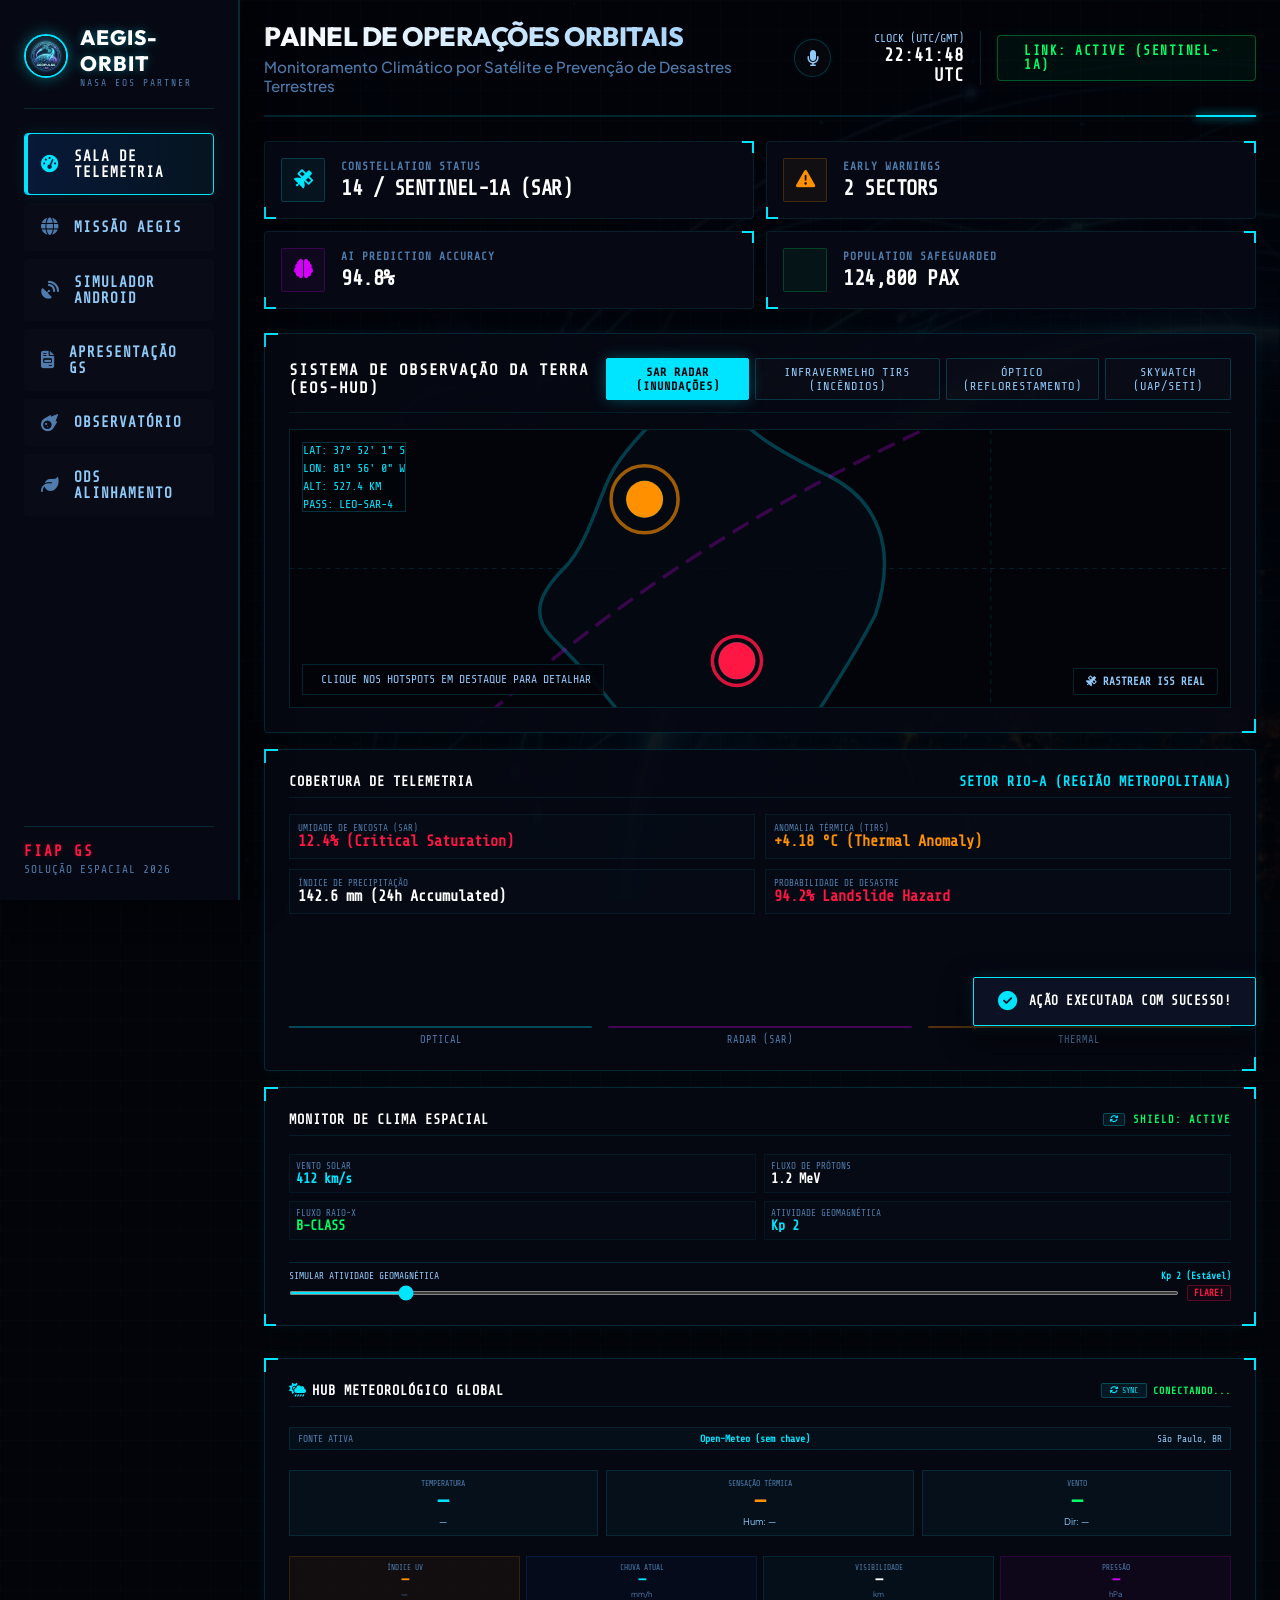
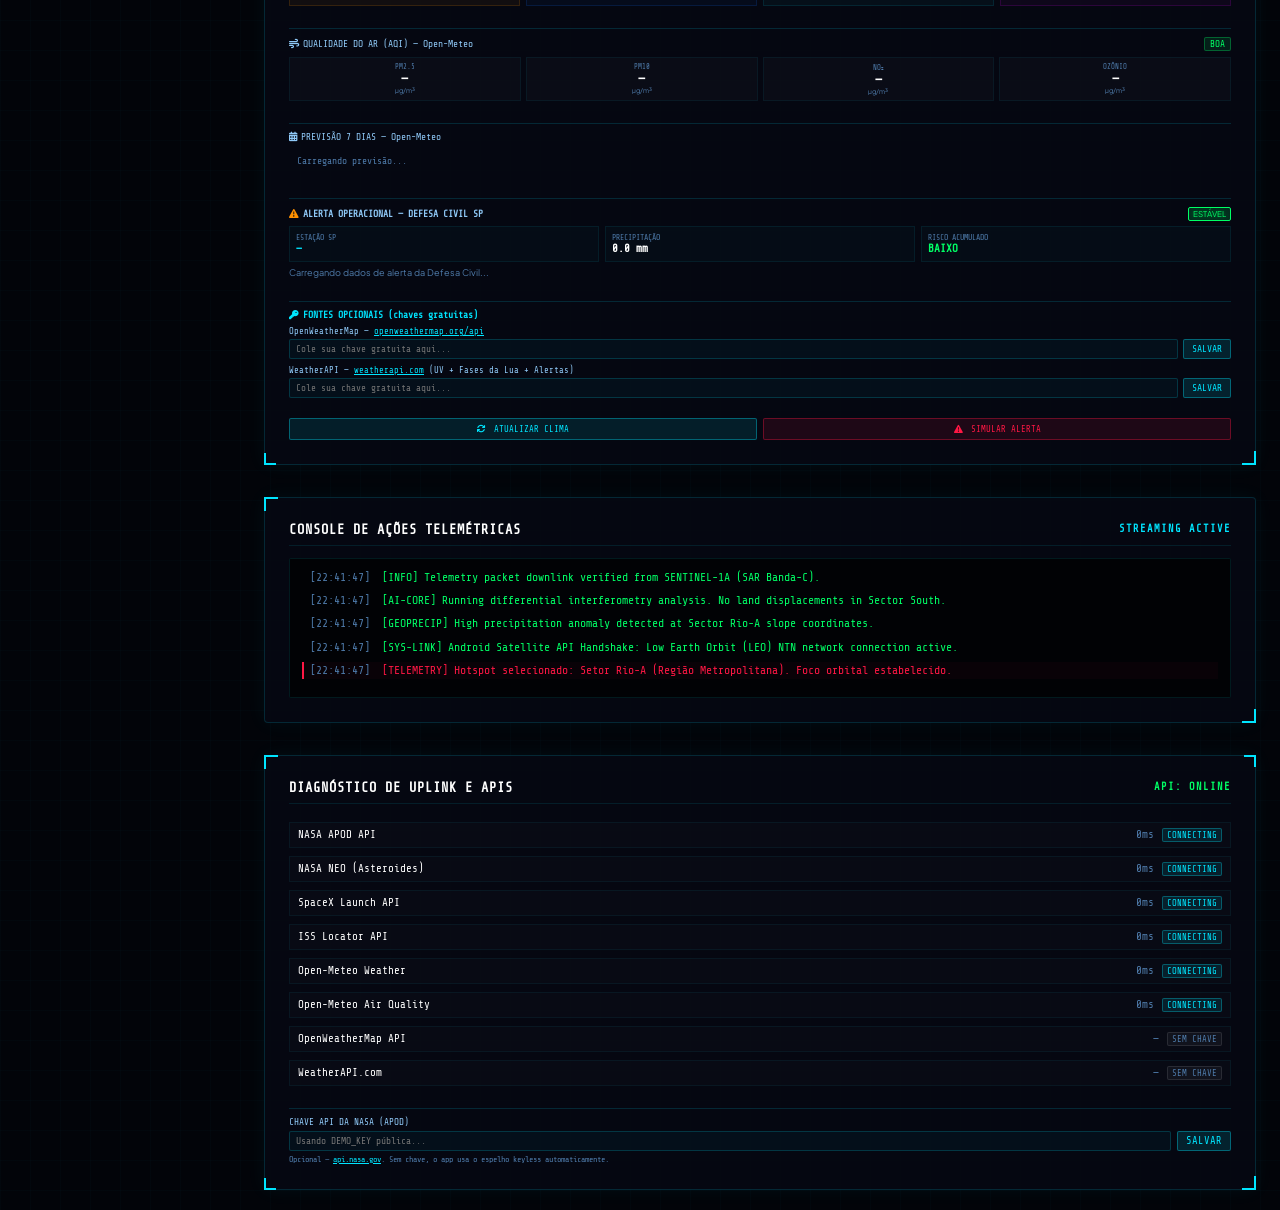
==== index.html @ 9bcca42d "🚀 feat: AEGIS-ORBIT — Plataforma Aeroespacial Completa (FIAP GS 2026) Sistema integrado de monitoram" ====
<!DOCTYPE html>
<html lang="pt-BR">
<head>
    <meta charset="UTF-8">
    <meta name="viewport" content="width=device-width, initial-scale=1.0">
    <title>Aegis-Orbit — Inteligência Climática Orbital | FIAP GS 2026</title>
    <!-- FontAwesome for icons -->
    <link rel="stylesheet" href="https://cdnjs.cloudflare.com/ajax/libs/font-awesome/6.4.0/css/all.min.css">
    <!-- Custom CSS -->
    <link rel="stylesheet" href="css/style.css">
    <meta name="description" content="Aegis-Orbit - Aplicativo Android nativo de inteligência climática e monitoramento aeroespacial de anomalias (UAPs/SETI). Trabalho acadêmico FIAP Global Solution.">
</head>
<body>
    <div class="bg-overlay"></div>

    <!-- NASA Control Panel Sidebar -->
    <aside class="sidebar">
        <div class="sidebar-top">
            <div class="logo-container">
                <img src="assets/logo.png" alt="Aegis-Orbit Logo" class="logo-img">
                <div>
                    <span class="logo-text">AEGIS-ORBIT</span>
                    <span class="logo-subtext">NASA EOS PARTNER</span>
                </div>
            </div>
            <nav class="nav-menu">
                <li class="nav-item">
                    <a href="#" class="nav-link active" id="nav-dashboard" onclick="switchSection('dashboard')">
                        <i class="fa-solid fa-gauge-high"></i>
                        <span>Sala de Telemetria</span>
                    </a>
                </li>
                <li class="nav-item">
                    <a href="#" class="nav-link" id="nav-purpose" onclick="switchSection('purpose')">
                        <i class="fa-solid fa-globe"></i>
                        <span>Missão Aegis</span>
                    </a>
                </li>
                <li class="nav-item">
                    <a href="#" class="nav-link" id="nav-simulator" onclick="switchSection('simulator')">
                        <i class="fa-solid fa-satellite-dish"></i>
                        <span>Simulador Android</span>
                    </a>
                </li>
                <li class="nav-item">
                    <a href="#" class="nav-link" id="nav-presentation" onclick="switchSection('presentation')">
                        <i class="fa-solid fa-file-invoice"></i>
                        <span>Apresentação GS</span>
                    </a>
                </li>
                <li class="nav-item">
                    <a href="#" class="nav-link" id="nav-observatory" onclick="switchSection('observatory')">
                        <i class="fa-solid fa-meteor"></i>
                        <span>Observatório</span>
                    </a>
                </li>
                <li class="nav-item">
                    <a href="#" class="nav-link" id="nav-sdg" onclick="switchSection('sdg')">
                        <i class="fa-solid fa-leaf"></i>
                        <span>ODS Alinhamento</span>
                    </a>
                </li>
            </nav>
        </div>
        <div class="sidebar-footer">
            <div class="fiap-logo">FIAP GS</div>
            <div class="project-tag">SOLUÇÃO ESPACIAL 2026</div>
        </div>
    </aside>

    <!-- Main Content Area -->
    <main class="main-content">
        
        <!-- NASA Mission Clock Header -->
        <header class="page-header">
            <div class="header-title">
                <h1 id="page-title-text">Painel de Operações Orbitais</h1>
                <p id="page-subtitle-text">Monitoramento Climático por Satélite e Prevenção de Desastres Terrestres</p>
            </div>
            
            <div style="display: flex; gap: 16px; align-items: center;">
                <!-- Voice Uplink Mic Button -->
                <button id="btn-voice-uplink" onclick="toggleVoiceUplink()" class="btn-voice-mic" title="Ativar Comando de Voz">
                    <i class="fa-solid fa-microphone"></i>
                    <span class="mic-wave"></span>
                </button>
                <!-- Mission Time UTC -->
                <div style="font-family: var(--font-mono); font-size: 0.75rem; text-align: right; border-right: 1px solid var(--glass-border); padding-right: 16px; color: var(--color-text-secondary);">
                    <div>CLOCK (UTC/GMT)</div>
                    <div id="mission-clock" style="font-size: 1.1rem; font-weight: 700; color: white;">14:52:22</div>
                </div>
                <div class="header-badge">
                    <div class="pulse-dot"></div>
                    <span id="sat-status">LINK: ACTIVE (SENTINEL-1A)</span>
                </div>
            </div>
        </header>

        <!-- Section 1: Dashboard -->
        <section id="section-dashboard" class="dashboard-view">
            <!-- Widgets Row -->
            <div class="widgets-row">
                <div class="widget-card">
                    <div class="hud-corner-tr"></div>
                    <div class="hud-corner-bl"></div>
                    <div class="widget-icon cyan">
                        <i class="fa-solid fa-satellite"></i>
                    </div>
                    <div class="widget-details">
                        <h4>CONSTELLATION STATUS</h4>
                        <div class="widget-value" id="val-sat-active">14 / SENTINEL-1</div>
                    </div>
                </div>
                <div class="widget-card">
                    <div class="hud-corner-tr"></div>
                    <div class="hud-corner-bl"></div>
                    <div class="widget-icon orange">
                        <i class="fa-solid fa-triangle-exclamation"></i>
                    </div>
                    <div class="widget-details">
                        <h4>EARLY WARNINGS</h4>
                        <div class="widget-value" id="val-critical-alerts">2 SECTORS</div>
                    </div>
                </div>
                <div class="widget-card">
                    <div class="hud-corner-tr"></div>
                    <div class="hud-corner-bl"></div>
                    <div class="widget-icon violet">
                        <i class="fa-solid fa-brain"></i>
                    </div>
                    <div class="widget-details">
                        <h4>AI PREDICTION ACCURACY</h4>
                        <div class="widget-value">94.8%</div>
                    </div>
                </div>
                <div class="widget-card">
                    <div class="hud-corner-tr"></div>
                    <div class="hud-corner-bl"></div>
                    <div class="widget-icon emerald">
                        <i class="fa-solid fa-house-shield"></i>
                    </div>
                    <div class="widget-details">
                        <h4>POPULATION SAFEGUARDED</h4>
                        <div class="widget-value">124,800 PAX</div>
                    </div>
                </div>
            </div>

            <!-- Main Dashboard Grid -->
            <div class="dashboard-grid" style="margin-top: 24px;">
                <!-- Left: Satellite Ops Map -->
                <div class="hud-panel ops-center">
                    <div class="ops-header">
                        <h3 class="ops-title">SISTEMA DE OBSERVAÇÃO DA TERRA (EOS-HUD)</h3>
                        <div class="ops-controls">
                            <button class="btn-tab active" id="btn-map-sar" onclick="changeMapMode('sar')">SAR Radar (Inundações)</button>
                            <button class="btn-tab" id="btn-map-thermal" onclick="changeMapMode('thermal')">Infravermelho TIRS (Incêndios)</button>
                            <button class="btn-tab" id="btn-map-optical" onclick="changeMapMode('optical')">Óptico (Reflorestamento)</button>
                            <button class="btn-tab" id="btn-map-skywatch" onclick="changeMapMode('skywatch')">SkyWatch (UAP/SETI)</button>
                        </div>
                    </div>
                    <div class="map-container">
                        <!-- Dynamic Lat/Long Overlay -->
                        <div class="map-hud-overlay">
                            <div id="hud-lat">LAT: 22° 54' 13" S</div>
                            <div id="hud-lon">LON: 43° 12' 35" W</div>
                            <div id="hud-alt">ALT: 524.3 KM</div>
                            <div id="hud-pass">PASS: LEO-SAR-4</div>
                            <div id="hud-iss-status" style="display: none; color: var(--color-orange); font-size: 0.65rem; border-top: 1px solid rgba(255,145,0,0.2); margin-top: 4px; padding-top: 4px; font-weight: 700;">
                                <i class="fa-solid fa-satellite-dish" style="animation: pulse 1s infinite alternate;"></i> ISS OUT OF RANGE
                            </div>
                        </div>

                        <!-- SVG Earth Map Mockup -->
                        <svg class="map-svg" viewBox="0 0 800 400" id="ops-map">
                            <!-- Background grids -->
                            <defs>
                                <pattern id="map-grid" width="40" height="40" patternUnits="userSpaceOnUse">
                                    <path d="M 40 0 L 0 0 0 40" fill="none" stroke="rgba(0, 229, 255, 0.05)" stroke-width="0.5"/>
                                </pattern>
                            </defs>
                            <rect width="100%" height="100%" fill="url(#map-grid)" />
                            
                            <!-- Equator and Prime Meridian -->
                            <line x1="0" y1="200" x2="800" y2="200" stroke="rgba(0,229,255,0.12)" stroke-dasharray="2" />
                            <line x1="400" y1="0" x2="400" y2="400" stroke="rgba(0,229,255,0.12)" stroke-dasharray="2" />
                            
                            <!-- South America outlines -->
                            <path id="map-continents" d="M 280,120 C 290,140 310,150 330,160 C 350,170 360,190 350,220 C 340,240 320,270 300,300 C 290,315 285,340 280,360 C 275,370 270,370 270,360 C 265,330 255,300 250,280 C 240,260 220,240 210,230 C 200,220 205,210 215,200 C 225,190 230,170 235,160 C 240,150 250,140 260,130 Z" fill="rgba(6, 9, 19, 0.8)" stroke="rgba(0, 229, 255, 0.25)" stroke-width="1.5" />
                            
                            <!-- Orbit Trajectories (Curves) -->
                            <path id="orbit-path" d="M 100,350 Q 300,100 700,50" fill="none" stroke="rgba(213, 0, 249, 0.25)" stroke-width="1.5" stroke-dasharray="8,4" />
                            
                            <!-- Scanning Satellite -->
                            <g id="satellite-node" transform="translate(100,350)">
                                <circle r="6" fill="var(--color-cyan)" />
                                <circle r="18" fill="none" stroke="var(--color-cyan)" stroke-dasharray="4" stroke-width="1" opacity="0.7">
                                    <animate attributeName="r" values="6;24;6" dur="3s" repeatCount="indefinite" />
                                </circle>
                                <path d="M -12,-8 L 12,8 M -8,12 L 8,-12" stroke="var(--color-cyan)" stroke-width="1.5" />
                                <!-- Scan cone -->
                                <polygon points="0,0 -40,120 40,120" fill="rgba(0, 229, 255, 0.08)" id="scan-cone" />
                            </g>
                            
                            <!-- Alerts Hotspots (interactive pins) -->
                            <!-- Hotspot 1: Rio de Janeiro / Flood Alert -->
                            <g class="alert-hotspot" id="hotspot-rio" transform="translate(290, 240)" onclick="selectHotspot('rio')" cursor="pointer">
                                <circle r="8" fill="var(--color-red)" />
                                <circle r="22" fill="none" stroke="var(--color-red)" stroke-width="1.5">
                                    <animate attributeName="r" values="8;25;8" dur="1.5s" repeatCount="indefinite" />
                                    <animate attributeName="opacity" values="1;0;1" dur="1.5s" repeatCount="indefinite" />
                                </circle>
                                <title>SETOR RIO-A: Risco Hidrológico Crítico</title>
                            </g>

                            <!-- Hotspot 2: Amazônia / Deforestation Burn -->
                            <g class="alert-hotspot" id="hotspot-amazon" transform="translate(250, 170)" onclick="selectHotspot('amazon')" cursor="pointer">
                                <circle r="8" fill="var(--color-orange)" />
                                <circle r="22" fill="none" stroke="var(--color-orange)" stroke-width="1.5">
                                    <animate attributeName="r" values="8;25;8" dur="2s" repeatCount="indefinite" />
                                    <animate attributeName="opacity" values="1;0;1" dur="2s" repeatCount="indefinite" />
                                </circle>
                                <title>SETOR NORTE-B: Alerta Térmico Landsat-9</title>
                            </g>

                            <!-- Target Crosshair -->
                            <g id="map-target-crosshair" style="display: none;">
                                <line id="crosshair-x" x1="0" y1="0" x2="800" y2="0" stroke="rgba(0, 229, 255, 0.35)" stroke-width="0.5" stroke-dasharray="2" />
                                <line id="crosshair-y" x1="0" y1="0" x2="0" y2="400" stroke="rgba(0, 229, 255, 0.35)" stroke-width="0.5" stroke-dasharray="2" />
                                <circle id="crosshair-ring1" cx="0" cy="0" r="14" fill="none" stroke="var(--color-cyan)" stroke-width="0.8" />
                                <circle id="crosshair-ring2" cx="0" cy="0" r="6" fill="none" stroke="var(--color-cyan)" stroke-width="1.2" />
                                <circle id="crosshair-dot" cx="0" cy="0" r="1.5" fill="var(--color-cyan)" />
                            </g>

                            <!-- Invisible Click Overlay to capture map clicks -->
                            <rect width="100%" height="100%" fill="transparent" id="map-click-overlay" style="cursor: crosshair;" />
                        </svg>
                        
                        <div style="position: absolute; bottom: 12px; left: 12px; font-family: var(--font-mono); font-size: 0.72rem; color: var(--color-text-secondary); background: rgba(2,4,9,0.9); padding: 8px 12px; border: 1px solid var(--glass-border); pointer-events: none;">
                            <i class="fa-solid fa-radar" style="color: var(--color-cyan); margin-right: 6px; animation: spin 4s linear infinite;"></i>CLIQUE NOS HOTSPOTS EM DESTAQUE PARA DETALHAR
                        </div>
                        
                        <div style="position: absolute; bottom: 12px; right: 12px; font-family: var(--font-mono); font-size: 0.72rem;">
                            <button id="btn-toggle-iss" onclick="toggleIssTracking()" class="btn-iss-track" style="background: rgba(2,4,9,0.9); padding: 6px 12px; border: 1px solid var(--glass-border); color: var(--color-text-secondary); cursor: pointer; border-radius: 2px; font-family: var(--font-mono); font-size: 0.68rem; font-weight: 700; transition: all 0.2s; display: flex; align-items: center; gap: 6px;">
                                <i class="fa-solid fa-satellite" id="iss-toggle-icon"></i> <span>RASTREAR ISS REAL</span>
                            </button>
                        </div>
                    </div>
                </div>

                <!-- Right: Telemetry Details -->
                <div class="telemetry-side">
                    <!-- Sector details -->
                    <div class="hud-panel telemetry-box">
                        <div class="box-title">
                            <span>COBERTURA DE TELEMETRIA</span>
                            <span id="active-sector-name" style="color: var(--color-cyan); font-weight: 700;">Setor Rio-A (Região Metropolitana)</span>
                        </div>
                        
                        <!-- Mini details -->
                        <div style="display: grid; grid-template-columns: 1fr 1fr; gap: 10px; margin-top: 4px; font-family: var(--font-mono);">
                            <div style="background: rgba(0,229,255,0.01); padding: 8px; border: 1px solid rgba(0,229,255,0.08);">
                                <div style="font-size: 0.58rem; color: var(--color-text-muted);" id="telemetry-label-1">UMIDADE DE ENCOSTA (SAR)</div>
                                <div id="lbl-moisture" style="font-size: 0.95rem; font-weight: 700; color: var(--color-red);">12.4% (Saturado)</div>
                            </div>
                            <div style="background: rgba(0,229,255,0.01); padding: 8px; border: 1px solid rgba(0,229,255,0.08);">
                                <div style="font-size: 0.58rem; color: var(--color-text-muted);" id="telemetry-label-2">ANOMALIA TÉRMICA (TIRS)</div>
                                <div id="lbl-temp" style="font-size: 0.95rem; font-weight: 700; color: var(--color-orange);">+4.18 °C</div>
                            </div>
                            <div style="background: rgba(0,229,255,0.01); padding: 8px; border: 1px solid rgba(0,229,255,0.08);">
                                <div style="font-size: 0.58rem; color: var(--color-text-muted);" id="telemetry-label-3">ÍNDICE DE PRECIPITAÇÃO</div>
                                <div id="lbl-rain" style="font-size: 0.95rem; font-weight: 700; color: white;">82 mm (24h)</div>
                            </div>
                            <div style="background: rgba(0,229,255,0.01); padding: 8px; border: 1px solid rgba(0,229,255,0.08);">
                                <div style="font-size: 0.58rem; color: var(--color-text-muted);" id="telemetry-label-4">PROBABILIDADE DE DESASTRE</div>
                                <div id="lbl-risk" style="font-size: 0.95rem; font-weight: 700; color: var(--color-red);">92% Landslide</div>
                            </div>
                        </div>

                        <!-- Bar chart -->
                        <div class="chart-placeholder">
                            <div class="chart-bar-container">
                                <div class="chart-bar-fill" id="bar-optical" style="height: 45%;"></div>
                                <span class="chart-bar-label" id="bar-lbl-1">OPTICAL</span>
                            </div>
                            <div class="chart-bar-container">
                                <div class="chart-bar-fill violet" id="bar-radar" style="height: 85%;"></div>
                                <span class="chart-bar-label" id="bar-lbl-2">RADAR</span>
                            </div>
                            <div class="chart-bar-container">
                                <div class="chart-bar-fill orange" id="bar-thermal" style="height: 60%;"></div>
                                <span class="chart-bar-label" id="bar-lbl-3">THERMAL</span>
                            </div>
                        </div>
                    </div>

                    <!-- Space Weather Alert Hub -->
                    <div class="hud-panel telemetry-box" id="space-weather-panel">
                        <div class="hud-corner-tr"></div>
                        <div class="hud-corner-bl"></div>
                        <div class="box-title">
                            <span>MONITOR DE CLIMA ESPACIAL</span>
                            <span style="display:flex;gap:8px;align-items:center;">
                                <button onclick="fetchNOAASpaceWeather()" style="background: rgba(0,229,255,0.08); border: 1px solid rgba(0,229,255,0.25); color: var(--color-cyan); padding: 1px 6px; font-family: var(--font-mono); font-size: 0.52rem; border-radius: 2px; cursor: pointer; text-transform:uppercase;" title="Atualizar dados NOAA/SWPC"><i class="fa-solid fa-arrows-rotate"></i></button>
                                <span class="badge-solar-status" id="solar-status-badge" style="color: var(--color-emerald); font-family: var(--font-mono); font-size: 0.65rem;">SHIELD: ACTIVE</span>
                            </span>
                        </div>
                        <div style="display: grid; grid-template-columns: 1fr 1fr; gap: 8px; margin-top: 6px; font-family: var(--font-mono); font-size: 0.72rem;">
                            <div class="weather-stat" style="background: rgba(0,229,255,0.01); padding: 6px; border: 1px solid rgba(0,229,255,0.06);">
                                <span style="color: var(--color-text-muted); font-size: 0.58rem; display:block;">VENTO SOLAR</span>
                                <span id="val-solar-wind" style="font-weight: 700; color: var(--color-cyan); font-size: 0.85rem;">412 km/s</span>
                            </div>
                            <div class="weather-stat" style="background: rgba(0,229,255,0.01); padding: 6px; border: 1px solid rgba(0,229,255,0.06);">
                                <span style="color: var(--color-text-muted); font-size: 0.58rem; display:block;">FLUXO DE PRÓTONS</span>
                                <span id="val-proton-flux" style="font-weight: 700; color: white; font-size: 0.85rem;">1.2 MeV</span>
                            </div>
                            <div class="weather-stat" style="background: rgba(0,229,255,0.01); padding: 6px; border: 1px solid rgba(0,229,255,0.06);">
                                <span style="color: var(--color-text-muted); font-size: 0.58rem; display:block;">FLUXO RAIO-X</span>
                                <span id="val-solar-flare" style="font-weight: 700; color: var(--color-emerald); font-size: 0.85rem;">B-CLASS</span>
                            </div>
                            <div class="weather-stat" style="background: rgba(0,229,255,0.01); padding: 6px; border: 1px solid rgba(0,229,255,0.06);">
                                <span style="color: var(--color-text-muted); font-size: 0.58rem; display:block;">ATIVIDADE GEOMAGNÉTICA</span>
                                <span id="val-kp-index" style="font-weight: 700; color: var(--color-cyan); font-size: 0.85rem;">Kp 2</span>
                            </div>
                        </div>
                        
                        <!-- Solar Storm Simulator Slider -->
                        <div style="margin-top: 10px; border-top: 1px solid var(--glass-border); padding-top: 8px;">
                            <div style="font-family: var(--font-mono); font-size: 0.6rem; color: var(--color-text-secondary); display: flex; justify-content: space-between;">
                                <span>SIMULAR ATIVIDADE GEOMAGNÉTICA</span>
                                <span id="lbl-kp-slider" style="color: var(--color-cyan); font-weight:700;">Kp 2 (Estável)</span>
                            </div>
                            <div style="display: flex; gap: 8px; align-items: center; margin-top: 4px;">
                                <input type="range" id="kp-range-slider" min="1" max="9" value="2" style="flex-grow: 1; accent-color: var(--color-cyan); height: 4px; border-radius: 2px; background: rgba(0, 229, 255, 0.2); outline: none;" oninput="updateSpaceWeather(this.value)">
                                <span style="font-family: var(--font-mono); font-size: 0.58rem; color: var(--color-red); font-weight: 700; border: 1px solid rgba(255,23,68,0.3); padding: 2px 6px; border-radius: 2px; cursor: pointer; background: rgba(255,23,68,0.05); user-select: none;" onclick="triggerSolarFlare()">FLARE!</span>
                            </div>
                        </div>
                    </div>

                    <!-- ============================================================
                         PAINEL METEOROLÓGICO MULTI-API
                         Open-Meteo (sem chave) + OpenWeatherMap + WeatherAPI
                    ============================================================ -->
                    <div class="hud-panel telemetry-box" id="weather-hub-panel" style="margin-top: 16px;">
                        <div class="hud-corner-tr"></div>
                        <div class="hud-corner-bl"></div>
                        <div class="box-title">
                            <span><i class="fa-solid fa-cloud-sun-rain" style="margin-right:5px;color:var(--color-cyan);"></i>HUB METEOROLÓGICO GLOBAL</span>
                            <span style="display:flex;gap:6px;align-items:center;">
                                <button onclick="fetchAllWeather()" title="Atualizar todos os dados" style="background:rgba(0,229,255,0.08);border:1px solid rgba(0,229,255,0.25);color:var(--color-cyan);padding:2px 8px;font-family:var(--font-mono);font-size:0.52rem;border-radius:2px;cursor:pointer;text-transform:uppercase;"><i class="fa-solid fa-arrows-rotate"></i> SYNC</button>
                                <span id="weather-hub-status" style="color:var(--color-emerald);font-family:var(--font-mono);font-size:0.62rem;">CONECTANDO...</span>
                            </span>
                        </div>

                        <!-- Fonte Ativa + Cidade -->
                        <div style="display:flex;justify-content:space-between;align-items:center;margin-top:8px;padding:5px 8px;background:rgba(0,229,255,0.03);border:1px solid rgba(0,229,255,0.1);">
                            <span style="font-family:var(--font-mono);font-size:0.6rem;color:var(--color-text-muted);">FONTE ATIVA</span>
                            <span id="weather-source-label" style="font-family:var(--font-mono);font-size:0.62rem;color:var(--color-cyan);font-weight:700;">Open-Meteo (sem chave)</span>
                            <span id="weather-city-label" style="font-family:var(--font-mono);font-size:0.6rem;color:var(--color-text-secondary);">São Paulo, BR</span>
                        </div>

                        <!-- Grid Principal: Temperatura + Condição + Sensação -->
                        <div style="display:grid;grid-template-columns:1fr 1fr 1fr;gap:8px;margin-top:8px;">
                            <div style="background:rgba(0,229,255,0.04);border:1px solid rgba(0,229,255,0.12);padding:8px;text-align:center;">
                                <div style="font-family:var(--font-mono);font-size:0.5rem;color:var(--color-text-muted);">TEMPERATURA</div>
                                <div id="wx-temp" style="font-family:var(--font-mono);font-size:1.4rem;font-weight:700;color:var(--color-cyan);">—</div>
                                <div id="wx-condition" style="font-size:0.58rem;color:var(--color-text-secondary);margin-top:2px;">—</div>
                            </div>
                            <div style="background:rgba(0,229,255,0.04);border:1px solid rgba(0,229,255,0.12);padding:8px;text-align:center;">
                                <div style="font-family:var(--font-mono);font-size:0.5rem;color:var(--color-text-muted);">SENSAÇÃO TÉRMICA</div>
                                <div id="wx-feels" style="font-family:var(--font-mono);font-size:1.4rem;font-weight:700;color:var(--color-orange);">—</div>
                                <div id="wx-humidity" style="font-size:0.58rem;color:var(--color-text-secondary);margin-top:2px;">Hum: —</div>
                            </div>
                            <div style="background:rgba(0,229,255,0.04);border:1px solid rgba(0,229,255,0.12);padding:8px;text-align:center;">
                                <div style="font-family:var(--font-mono);font-size:0.5rem;color:var(--color-text-muted);">VENTO</div>
                                <div id="wx-wind" style="font-family:var(--font-mono);font-size:1.4rem;font-weight:700;color:var(--color-emerald);">—</div>
                                <div id="wx-wind-dir" style="font-size:0.58rem;color:var(--color-text-secondary);margin-top:2px;">Dir: —</div>
                            </div>
                        </div>

                        <!-- Linha 2: UV + Precipitação + Visibilidade + Pressão -->
                        <div style="display:grid;grid-template-columns:repeat(4,1fr);gap:6px;margin-top:8px;">
                            <div style="background:rgba(255,145,0,0.05);border:1px solid rgba(255,145,0,0.15);padding:6px;text-align:center;">
                                <div style="font-size:0.48rem;color:var(--color-text-muted);font-family:var(--font-mono);">ÍNDICE UV</div>
                                <div id="wx-uv" style="font-size:0.95rem;font-weight:700;color:var(--color-orange);font-family:var(--font-mono);">—</div>
                                <div id="wx-uv-level" style="font-size:0.48rem;color:var(--color-text-muted);">—</div>
                            </div>
                            <div style="background:rgba(11,61,145,0.08);border:1px solid rgba(11,61,145,0.3);padding:6px;text-align:center;">
                                <div style="font-size:0.48rem;color:var(--color-text-muted);font-family:var(--font-mono);">CHUVA ATUAL</div>
                                <div id="wx-rain" style="font-size:0.95rem;font-weight:700;color:var(--color-cyan);font-family:var(--font-mono);">—</div>
                                <div style="font-size:0.48rem;color:var(--color-text-muted);">mm/h</div>
                            </div>
                            <div style="background:rgba(0,229,255,0.03);border:1px solid rgba(0,229,255,0.1);padding:6px;text-align:center;">
                                <div style="font-size:0.48rem;color:var(--color-text-muted);font-family:var(--font-mono);">VISIBILIDADE</div>
                                <div id="wx-visibility" style="font-size:0.95rem;font-weight:700;color:white;font-family:var(--font-mono);">—</div>
                                <div style="font-size:0.48rem;color:var(--color-text-muted);">km</div>
                            </div>
                            <div style="background:rgba(213,0,249,0.04);border:1px solid rgba(213,0,249,0.15);padding:6px;text-align:center;">
                                <div style="font-size:0.48rem;color:var(--color-text-muted);font-family:var(--font-mono);">PRESSÃO</div>
                                <div id="wx-pressure" style="font-size:0.95rem;font-weight:700;color:var(--color-violet);font-family:var(--font-mono);">—</div>
                                <div style="font-size:0.48rem;color:var(--color-text-muted);">hPa</div>
                            </div>
                        </div>

                        <!-- Qualidade do Ar (Open-Meteo Air Quality API) -->
                        <div style="margin-top:10px;border-top:1px solid var(--glass-border);padding-top:8px;">
                            <div style="font-family:var(--font-mono);font-size:0.6rem;color:var(--color-text-secondary);margin-bottom:6px;display:flex;justify-content:space-between;align-items:center;">
                                <span><i class="fa-solid fa-wind" style="margin-right:4px;"></i>QUALIDADE DO AR (AQI) — Open-Meteo</span>
                                <span id="wx-aqi-badge" style="font-size:0.58rem;padding:1px 5px;border-radius:2px;background:rgba(0,255,102,0.1);color:var(--color-emerald);border:1px solid rgba(0,255,102,0.3);">BOA</span>
                            </div>
                            <div style="display:grid;grid-template-columns:repeat(4,1fr);gap:5px;">
                                <div style="background:rgba(255,255,255,0.02);padding:5px;border:1px solid rgba(0,229,255,0.06);text-align:center;">
                                    <div style="font-size:0.45rem;color:var(--color-text-muted);font-family:var(--font-mono);">PM2.5</div>
                                    <div id="wx-pm25" style="font-size:0.82rem;font-weight:700;font-family:var(--font-mono);">—</div>
                                    <div style="font-size:0.42rem;color:var(--color-text-muted);">µg/m³</div>
                                </div>
                                <div style="background:rgba(255,255,255,0.02);padding:5px;border:1px solid rgba(0,229,255,0.06);text-align:center;">
                                    <div style="font-size:0.45rem;color:var(--color-text-muted);font-family:var(--font-mono);">PM10</div>
                                    <div id="wx-pm10" style="font-size:0.82rem;font-weight:700;font-family:var(--font-mono);">—</div>
                                    <div style="font-size:0.42rem;color:var(--color-text-muted);">µg/m³</div>
                                </div>
                                <div style="background:rgba(255,255,255,0.02);padding:5px;border:1px solid rgba(0,229,255,0.06);text-align:center;">
                                    <div style="font-size:0.45rem;color:var(--color-text-muted);font-family:var(--font-mono);">NO₂</div>
                                    <div id="wx-no2" style="font-size:0.82rem;font-weight:700;font-family:var(--font-mono);">—</div>
                                    <div style="font-size:0.42rem;color:var(--color-text-muted);">µg/m³</div>
                                </div>
                                <div style="background:rgba(255,255,255,0.02);padding:5px;border:1px solid rgba(0,229,255,0.06);text-align:center;">
                                    <div style="font-size:0.45rem;color:var(--color-text-muted);font-family:var(--font-mono);">OZÔNIO</div>
                                    <div id="wx-ozone" style="font-size:0.82rem;font-weight:700;font-family:var(--font-mono);">—</div>
                                    <div style="font-size:0.42rem;color:var(--color-text-muted);">µg/m³</div>
                                </div>
                            </div>
                        </div>

                        <!-- Previsão 7 dias (tira horizontal) -->
                        <div style="margin-top:10px;border-top:1px solid var(--glass-border);padding-top:8px;">
                            <div style="font-family:var(--font-mono);font-size:0.6rem;color:var(--color-text-secondary);margin-bottom:6px;">
                                <i class="fa-solid fa-calendar-days" style="margin-right:4px;"></i>PREVISÃO 7 DIAS — Open-Meteo
                            </div>
                            <div id="wx-forecast-strip" style="display:flex;gap:5px;overflow-x:auto;padding-bottom:4px;">
                                <!-- Populated by JS -->
                                <div style="font-family:var(--font-mono);font-size:0.6rem;color:var(--color-text-muted);padding:8px;">Carregando previsão...</div>
                            </div>
                        </div>

                        <!-- Alerta Defesa Civil / Risco -->
                        <div style="margin-top:8px;border-top:1px solid var(--glass-border);padding-top:8px;">
                            <div style="display:flex;justify-content:space-between;align-items:center;margin-bottom:5px;">
                                <span style="font-family:var(--font-mono);font-size:0.6rem;color:var(--color-text-secondary);font-weight:700;"><i class="fa-solid fa-triangle-exclamation" style="margin-right:4px;color:var(--color-orange);"></i>ALERTA OPERACIONAL — DEFESA CIVIL SP</span>
                                <span id="sp-alert-badge" class="badge-lock success" style="font-size:0.5rem;padding:1px 4px;">ESTÁVEL</span>
                            </div>
                            <div style="display:grid;grid-template-columns:1fr 1fr 1fr;gap:6px;font-family:var(--font-mono);font-size:0.68rem;">
                                <div style="background:rgba(0,229,255,0.02);padding:6px;border:1px solid rgba(0,229,255,0.08);">
                                    <div style="font-size:0.5rem;color:var(--color-text-muted);">ESTAÇÃO SP</div>
                                    <div id="sp-station-temp" style="font-weight:700;color:var(--color-cyan);">—</div>
                                </div>
                                <div style="background:rgba(0,229,255,0.02);padding:6px;border:1px solid rgba(0,229,255,0.08);">
                                    <div style="font-size:0.5rem;color:var(--color-text-muted);">PRECIPITAÇÃO</div>
                                    <div id="sp-station-rain" style="font-weight:700;color:white;">0.0 mm</div>
                                </div>
                                <div style="background:rgba(0,229,255,0.02);padding:6px;border:1px solid rgba(0,229,255,0.08);">
                                    <div style="font-size:0.5rem;color:var(--color-text-muted);">RISCO ACUMULADO</div>
                                    <div id="sp-disaster-risk" style="font-weight:700;color:var(--color-emerald);">BAIXO</div>
                                </div>
                            </div>
                            <p id="sp-alert-desc" style="font-size:0.57rem;color:var(--color-text-muted);margin:5px 0 0 0;line-height:1.3;">Carregando dados de alerta da Defesa Civil...</p>
                        </div>

                        <!-- Configuração de APIs opcionais (OpenWeatherMap + WeatherAPI) -->
                        <div style="margin-top:10px;border-top:1px solid var(--glass-border);padding-top:8px;">
                            <div style="font-family:var(--font-mono);font-size:0.6rem;color:var(--color-cyan);font-weight:700;margin-bottom:6px;"><i class="fa-solid fa-key" style="margin-right:4px;"></i>FONTES OPCIONAIS (chaves gratuitas)</div>
                            
                            <!-- OpenWeatherMap -->
                            <div style="margin-bottom:6px;">
                                <div style="font-family:var(--font-mono);font-size:0.55rem;color:var(--color-text-secondary);margin-bottom:3px;">OpenWeatherMap — <a href="https://openweathermap.org/api" target="_blank" style="color:var(--color-cyan);">openweathermap.org/api</a></div>
                                <div style="display:flex;gap:5px;">
                                    <input type="password" id="input-owm-key" placeholder="Cole sua chave gratuita aqui..." style="flex-grow:1;background:rgba(0,229,255,0.04);border:1px solid rgba(0,229,255,0.18);border-radius:2px;padding:4px 6px;font-family:var(--font-mono);font-size:0.58rem;color:var(--color-cyan);outline:none;">
                                    <button onclick="saveWeatherKey('owm')" style="background:rgba(0,229,255,0.12);border:1px solid rgba(0,229,255,0.35);color:var(--color-cyan);padding:2px 8px;font-family:var(--font-mono);font-size:0.6rem;border-radius:2px;cursor:pointer;">SALVAR</button>
                                </div>
                            </div>

                            <!-- WeatherAPI -->
                            <div>
                                <div style="font-family:var(--font-mono);font-size:0.55rem;color:var(--color-text-secondary);margin-bottom:3px;">WeatherAPI — <a href="https://www.weatherapi.com" target="_blank" style="color:var(--color-cyan);">weatherapi.com</a> (UV + Fases da Lua + Alertas)</div>
                                <div style="display:flex;gap:5px;">
                                    <input type="password" id="input-wapi-key" placeholder="Cole sua chave gratuita aqui..." style="flex-grow:1;background:rgba(0,229,255,0.04);border:1px solid rgba(0,229,255,0.18);border-radius:2px;padding:4px 6px;font-family:var(--font-mono);font-size:0.58rem;color:var(--color-cyan);outline:none;">
                                    <button onclick="saveWeatherKey('wapi')" style="background:rgba(0,229,255,0.12);border:1px solid rgba(0,229,255,0.35);color:var(--color-cyan);padding:2px 8px;font-family:var(--font-mono);font-size:0.6rem;border-radius:2px;cursor:pointer;">SALVAR</button>
                                </div>
                            </div>

                            <!-- Dados extras quando WeatherAPI está ativa -->
                            <div id="wapi-extras" style="display:none;margin-top:8px;display:none;">
                                <div style="display:grid;grid-template-columns:1fr 1fr 1fr;gap:6px;font-family:var(--font-mono);font-size:0.65rem;">
                                    <div style="background:rgba(255,255,255,0.02);padding:6px;border:1px solid rgba(0,229,255,0.08);text-align:center;">
                                        <div style="font-size:0.48rem;color:var(--color-text-muted);">FASE DA LUA</div>
                                        <div id="wapi-moon" style="font-weight:700;">—</div>
                                    </div>
                                    <div style="background:rgba(255,255,255,0.02);padding:6px;border:1px solid rgba(0,229,255,0.08);text-align:center;">
                                        <div style="font-size:0.48rem;color:var(--color-text-muted);">AMANHECER</div>
                                        <div id="wapi-sunrise" style="font-weight:700;color:var(--color-orange);">—</div>
                                    </div>
                                    <div style="background:rgba(255,255,255,0.02);padding:6px;border:1px solid rgba(0,229,255,0.08);text-align:center;">
                                        <div style="font-size:0.48rem;color:var(--color-text-muted);">PÔR DO SOL</div>
                                        <div id="wapi-sunset" style="font-weight:700;color:var(--color-violet);">—</div>
                                    </div>
                                </div>
                                <div id="wapi-alerts-box" style="display:none;margin-top:6px;background:rgba(255,23,68,0.05);border:1px solid rgba(255,23,68,0.2);padding:6px;font-size:0.58rem;color:var(--color-red);font-family:var(--font-mono);">
                                    <strong>⚠ ALERTAS WEATHERAPI:</strong>
                                    <div id="wapi-alerts-text" style="color:var(--color-text-muted);margin-top:2px;"></div>
                                </div>
                            </div>
                        </div>

                        <!-- Botões de Ação -->
                        <div style="display:grid;grid-template-columns:1fr 1fr;gap:6px;margin-top:8px;">
                            <button onclick="fetchAllWeather()" style="background:rgba(0,229,255,0.1);border:1px solid rgba(0,229,255,0.35);color:var(--color-cyan);padding:5px;font-family:var(--font-mono);font-size:0.55rem;border-radius:2px;cursor:pointer;transition:all 0.2s;text-transform:uppercase;" onmouseover="this.style.background='rgba(0,229,255,0.2)'" onmouseout="this.style.background='rgba(0,229,255,0.1)'">
                                <i class="fa-solid fa-arrows-rotate" style="margin-right:3px;"></i> Atualizar Clima
                            </button>
                            <button onclick="triggerEmergencyAlertSP()" style="background:rgba(255,23,68,0.1);border:1px solid rgba(255,23,68,0.35);color:var(--color-red);padding:5px;font-family:var(--font-mono);font-size:0.55rem;border-radius:2px;cursor:pointer;transition:all 0.2s;text-transform:uppercase;" onmouseover="this.style.background='rgba(255,23,68,0.2)'" onmouseout="this.style.background='rgba(255,23,68,0.1)'">
                                <i class="fa-solid fa-triangle-exclamation" style="margin-right:3px;"></i> Simular Alerta
                            </button>
                        </div>
                        <span id="defesa-civil-status" style="display:none;"></span>
                    </div>

                    <!-- Live Satellite Feed console logs -->
                    <div class="hud-panel telemetry-box" style="margin-top: 16px;">
                        <div class="box-title">
                            <span>CONSOLE DE AÇÕES TELEMÉTRICAS</span>
                            <span style="font-family: var(--font-mono); font-size: 0.65rem; color: var(--color-cyan);">STREAMING ACTIVE</span>
                        </div>
                        <div class="console-logs" id="console-terminal">
                            <!-- Populated by JS -->
                        </div>
                    </div>

                    <!-- API Diagnostics & Connection Status -->
                    <div class="hud-panel telemetry-box" style="margin-top: 16px;">
                        <div class="hud-corner-tr"></div>
                        <div class="hud-corner-bl"></div>
                        <div class="box-title">
                            <span>DIAGNÓSTICO DE UPLINK E APIS</span>
                            <span id="api-diagnostics-overall" class="badge-solar-status" style="color: var(--color-emerald); font-family: var(--font-mono); font-size: 0.65rem;">API: ONLINE</span>
                        </div>
                        <div class="api-diag-grid" style="display: flex; flex-direction: column; gap: 8px; margin-top: 6px; font-family: var(--font-mono); font-size: 0.68rem;">
                            <!-- NASA APOD -->
                            <div style="display: flex; justify-content: space-between; align-items: center; background: rgba(255,255,255,0.01); padding: 5px 8px; border: 1px solid rgba(0,229,255,0.06);">
                                <span>NASA APOD API</span>
                                <div style="display: flex; gap: 8px; align-items: center;">
                                    <span id="ping-nasa-apod" style="color: var(--color-text-muted);">0ms</span>
                                    <span id="status-nasa-apod" class="badge-lock" style="padding: 1px 4px; font-size: 0.55rem; background: rgba(0, 229, 255, 0.1); color: var(--color-cyan); border-color: rgba(0, 229, 255, 0.3);">CONNECTING</span>
                                </div>
                            </div>
                            <!-- NASA NEO -->
                            <div style="display: flex; justify-content: space-between; align-items: center; background: rgba(255,255,255,0.01); padding: 5px 8px; border: 1px solid rgba(0,229,255,0.06);">
                                <span>NASA NEO (Asteroides)</span>
                                <div style="display: flex; gap: 8px; align-items: center;">
                                    <span id="ping-nasa-neo" style="color: var(--color-text-muted);">0ms</span>
                                    <span id="status-nasa-neo" class="badge-lock" style="padding: 1px 4px; font-size: 0.55rem; background: rgba(0, 229, 255, 0.1); color: var(--color-cyan); border-color: rgba(0, 229, 255, 0.3);">CONNECTING</span>
                                </div>
                            </div>
                            <!-- SpaceX Launches -->
                            <div style="display: flex; justify-content: space-between; align-items: center; background: rgba(255,255,255,0.01); padding: 5px 8px; border: 1px solid rgba(0,229,255,0.06);">
                                <span>SpaceX Launch API</span>
                                <div style="display: flex; gap: 8px; align-items: center;">
                                    <span id="ping-spacex" style="color: var(--color-text-muted);">0ms</span>
                                    <span id="status-spacex" class="badge-lock" style="padding: 1px 4px; font-size: 0.55rem; background: rgba(0, 229, 255, 0.1); color: var(--color-cyan); border-color: rgba(0, 229, 255, 0.3);">CONNECTING</span>
                                </div>
                            </div>
                            <!-- ISS Position -->
                            <div style="display: flex; justify-content: space-between; align-items: center; background: rgba(255,255,255,0.01); padding: 5px 8px; border: 1px solid rgba(0,229,255,0.06);">
                                <span>ISS Locator API</span>
                                <div style="display: flex; gap: 8px; align-items: center;">
                                    <span id="ping-iss" style="color: var(--color-text-muted);">0ms</span>
                                    <span id="status-iss" class="badge-lock" style="padding: 1px 4px; font-size: 0.55rem; background: rgba(0, 229, 255, 0.1); color: var(--color-cyan); border-color: rgba(0, 229, 255, 0.3);">CONNECTING</span>
                                </div>
                            </div>
                            <!-- INMET / Open-Meteo -->
                            <div style="display: flex; justify-content: space-between; align-items: center; background: rgba(255,255,255,0.01); padding: 5px 8px; border: 1px solid rgba(0,229,255,0.06);">
                                <span>Open-Meteo Weather</span>
                                <div style="display: flex; gap: 8px; align-items: center;">
                                    <span id="ping-inmet-alerts" style="color: var(--color-text-muted);">0ms</span>
                                    <span id="status-inmet-alerts" class="badge-lock" style="padding: 1px 4px; font-size: 0.55rem; background: rgba(0, 229, 255, 0.1); color: var(--color-cyan); border-color: rgba(0, 229, 255, 0.3);">CONNECTING</span>
                                </div>
                            </div>
                            <!-- Open-Meteo Air Quality -->
                            <div style="display: flex; justify-content: space-between; align-items: center; background: rgba(255,255,255,0.01); padding: 5px 8px; border: 1px solid rgba(0,229,255,0.06);">
                                <span>Open-Meteo Air Quality</span>
                                <div style="display: flex; gap: 8px; align-items: center;">
                                    <span id="ping-openmeteo-aq" style="color: var(--color-text-muted);">0ms</span>
                                    <span id="status-openmeteo-aq" class="badge-lock" style="padding: 1px 4px; font-size: 0.55rem; background: rgba(0, 229, 255, 0.1); color: var(--color-cyan); border-color: rgba(0, 229, 255, 0.3);">CONNECTING</span>
                                </div>
                            </div>
                            <!-- OpenWeatherMap -->
                            <div style="display: flex; justify-content: space-between; align-items: center; background: rgba(255,255,255,0.01); padding: 5px 8px; border: 1px solid rgba(0,229,255,0.06);">
                                <span>OpenWeatherMap API</span>
                                <div style="display: flex; gap: 8px; align-items: center;">
                                    <span id="ping-owm" style="color: var(--color-text-muted);">—</span>
                                    <span id="status-owm" class="badge-lock" style="padding: 1px 4px; font-size: 0.55rem; background: rgba(255,255,255,0.04); color: var(--color-text-muted); border-color: rgba(255,255,255,0.1);">SEM CHAVE</span>
                                </div>
                            </div>
                            <!-- WeatherAPI -->
                            <div style="display: flex; justify-content: space-between; align-items: center; background: rgba(255,255,255,0.01); padding: 5px 8px; border: 1px solid rgba(0,229,255,0.06);">
                                <span>WeatherAPI.com</span>
                                <div style="display: flex; gap: 8px; align-items: center;">
                                    <span id="ping-wapi" style="color: var(--color-text-muted);">—</span>
                                    <span id="status-wapi" class="badge-lock" style="padding: 1px 4px; font-size: 0.55rem; background: rgba(255,255,255,0.04); color: var(--color-text-muted); border-color: rgba(255,255,255,0.1);">SEM CHAVE</span>
                                </div>
                            </div>
                        </div>
                        
                        <!-- NASA API Key Configuration Manager -->
                        <div style="margin-top: 10px; border-top: 1px solid var(--glass-border); padding-top: 8px; display: flex; flex-direction: column; gap: 4px;">
                            <span style="font-family: var(--font-mono); font-size: 0.58rem; color: var(--color-text-secondary); text-transform: uppercase;">Chave API da NASA (APOD)</span>
                            <div style="display: flex; gap: 6px;">
                                <input type="password" id="input-nasa-key" placeholder="Usando DEMO_KEY pública..." style="flex-grow: 1; background: rgba(0, 229, 255, 0.04); border: 1px solid rgba(0, 229, 255, 0.18); border-radius: 2px; padding: 4px 6px; font-family: var(--font-mono); font-size: 0.6rem; color: var(--color-cyan); outline: none;">
                                <button onclick="saveNasaKey()" style="background: rgba(0, 229, 255, 0.12); border: 1px solid rgba(0, 229, 255, 0.35); color: var(--color-cyan); padding: 2px 8px; font-family: var(--font-mono); font-size: 0.65rem; border-radius: 2px; cursor: pointer; transition: all 0.2s;" onmouseover="this.style.background='rgba(0, 229, 255, 0.25)'" onmouseout="this.style.background='rgba(0, 229, 255, 0.12)'">SALVAR</button>
                            </div>
                            <span style="font-family: var(--font-mono); font-size: 0.52rem; color: var(--color-text-muted); line-height: 1.2;">Opcional — <a href="https://api.nasa.gov" target="_blank" style="color: var(--color-cyan); text-decoration: underline;">api.nasa.gov</a>. Sem chave, o app usa o espelho keyless automaticamente.</span>
                        </div>
                    </div>
                </div>
            </div>
        </section>

        <!-- Section 2: Special Purpose Aegis-Orbit -->
        <section id="section-purpose" class="purpose-grid hidden">
            <!-- Left Info Panel -->
            <div class="hud-panel purpose-text">
                <h2>Missão Aegis-Orbit</h2>
                <p>A <strong>Aegis-Orbit</strong> é um propósito especial humanitário concebido sob diretrizes da NASA Earth Science. A missão unifica a infraestrutura espacial de órbita baixa para combater duas grandes crises globais simultaneamente: o **deslocamento forçado por desastres climáticos** e a **perda acelerada de cobertura vegetal nativa** nas cidades do Sul Global.</p>
                
                <p style="font-size: 0.9rem; color: var(--color-text-muted);">A nossa tese propõe que satélites não devem apenas documentar o declínio ecológico da Terra, mas atuar como escudos digitais preventivos e canais de incentivo financeiro para as micro-comunidades periféricas.</p>
                
                <h3>Ciclo de Operação da Missão</h3>
                
                <div class="infographic-steps" id="info-steps-container">
                    <div class="info-step-card active" onclick="showPurposeStep(1)">
                        <div class="info-step-num">01</div>
                        <div>
                            <div class="info-step-title">Varredura de Micro-Deformações (SAR)</div>
                            <div class="info-step-desc">Satélites Sentinel-1 emitem pulsos de radar na banda C. A interferometria espacial (InSAR) mede deformações milimétricas no solo de encostas urbanas.</div>
                        </div>
                    </div>
                    <div class="info-step-card" onclick="showPurposeStep(2)">
                        <div class="info-step-num">02</div>
                        <div>
                            <div class="info-step-title">Predição por Rede Neural Preditiva</div>
                            <div class="info-step-desc">A IA correlaciona a inclinação do terreno com a saturação de umidade detectada no solo e índices de chuva. Ela projeta o colapso estrutural 24h antes.</div>
                        </div>
                    </div>
                    <div class="info-step-card" onclick="showPurposeStep(3)">
                        <div class="info-step-num">03</div>
                        <div>
                            <div class="info-step-title">Uplink e Alerta via Rede de Órbita Baixa (LEO)</div>
                            <div class="info-step-desc">Em caso de colapso de infraestruturas locais de dados, satélites LEO compactam o sinal de alerta e disparam diretamente para os celulares da comunidade.</div>
                        </div>
                    </div>
                    <div class="info-step-card" onclick="showPurposeStep(4)">
                        <div class="info-step-num">04</div>
                        <div>
                            <div class="info-step-title">Evacuação Topográfica Offline</div>
                            <div class="info-step-desc">Os usuários recebem rotas de fuga offline. A rota calcula declives seguros e evita desmoronamentos com base no Modelo Digital de Elevação (DEM).</div>
                        </div>
                    </div>
                    <div class="info-step-card" onclick="showPurposeStep(5)">
                        <div class="info-step-num">05</div>
                        <div>
                            <div class="info-step-title">Auditoria e Eco-Crédito de Carbono</div>
                            <div class="info-step-desc">Pós-emergência, a comunidade planta mudas. Satélites ópticos Sentinel-2 monitoram o crescimento e a IA valida créditos de carbono convertidos em renda direta.</div>
                        </div>
                    </div>
                </div>
            </div>

            <!-- Right Visual Panel (Dynamic Visualizations) -->
            <div style="display: flex; flex-direction: column;">
                <div class="hud-panel infographic-viz-box" id="info-viz-container">
                    <!-- SVG Graphics update via JS -->
                    <div class="infographic-viz-canvas" id="info-viz-canvas">
                        <!-- Initial Step 1 Graphics -->
                    </div>
                    <div class="infographic-viz-title" id="info-viz-title">Etapa 01: Interferometria InSAR</div>
                    <div class="infographic-viz-desc" id="info-viz-desc">Representação gráfica da órbita do satélite gerando feixes de radar SAR para mapeamento de solo.</div>
                </div>
                
                <div class="hud-panel" style="margin-top: 16px; font-family: var(--font-mono); font-size: 0.75rem; color: var(--color-cyan);">
                    <h4 style="margin-bottom: 6px; font-weight: 700;"><i class="fa-solid fa-microchip"></i> DETALHES DA INFRAESTRUTURA ESPACIAL:</h4>
                    • Radar de Abertura Sintética (SAR) Sentinel-1 (Banda-C)<br>
                    • Radiômetro Landsat-9 TIRS (Bandas 10 e 11 Térmicas)<br>
                    • Imageador de Cobertura Vegetal Sentinel-2 MSI (Óptico)<br>
                    • Antenas e Constelação LEO de Baixo Custo (Aegis Uplink)
                </div>
            </div>
        </section>

        <!-- Section 3: Simulator Android -->
        <section id="section-simulator" class="simulator-layout hidden">
            <!-- Left Info Panel with Tabs -->
            <div class="hud-panel simulator-info">
                <div class="ops-controls" style="margin-bottom: 16px; border-bottom: 1px solid rgba(0, 229, 255, 0.15); padding-bottom: 10px; display: flex; gap: 8px;">
                    <button class="btn-tab active" id="btn-sim-features" onclick="switchSimTab('features')">Recursos do App</button>
                    <button class="btn-tab" id="btn-sim-code" onclick="switchSimTab('code')">Código Kotlin Android</button>
                    <button class="btn-tab" id="btn-sim-terminal" onclick="switchSimTab('terminal')">Console ADB Shell</button>
                </div>
                
                <!-- Tab Features Content -->
                <div id="sim-tab-features">
                    <h2>Aegis Android Native App</h2>
                    <p>O aplicativo **Aegis-Orbit** foi desenvolvido como uma solução **Android Nativa**, escrita em **Kotlin** com interface declarativa em **Jetpack Compose**. Esta arquitetura técnica garante o máximo de desempenho no processamento local de dados geográficos e o acesso a APIs de baixo nível de hardware.</p>
                    
                    <h3>Arquitetura Nativa Android</h3>
                    <div class="feature-list" style="margin-bottom: 20px;">
                        <div class="feature-item">
                            <i class="fa-brands fa-android" style="color: var(--color-emerald);"></i>
                            <div>
                                <div class="feature-item-title">Android Satellite API Integration</div>
                                <div class="feature-item-desc">Utiliza a API NTN do Android 14/15 para conexões Direct-to-Cell. Permite enviar relatórios de ajuda diretamente a satélites de órbita baixa LEO quando não há sinal celular.</div>
                            </div>
                        </div>
                        <div class="feature-item">
                            <i class="fa-solid fa-database"></i>
                            <div>
                                <div class="feature-item-title">Room Local Database (Mapas DEM)</div>
                                <div class="feature-item-desc">Salva localmente as matrizes topográficas de altitude (Modelos de Elevação Digital ALOS). A Room do Android processa o cálculo de rotas sem latência e 100% offline.</div>
                            </div>
                        </div>
                    </div>

                    <h3>Módulos e Recursos no Telefone</h3>
                    <div class="feature-list">
                        <div class="feature-item">
                            <i class="fa-solid fa-compass"></i>
                            <div>
                                <div class="feature-item-title">Rotas de Fuga Segura</div>
                                <div class="feature-item-desc">Exibição de caminhos seguros calculados localmente com base na declividade do solo, evitando desmoronamentos.</div>
                            </div>
                        </div>
                        <div class="feature-item">
                            <i class="fa-solid fa-eye"></i>
                            <div>
                                <div class="feature-item-title">Aegis SkyWatch (UAPs & SETI)</div>
                                <div class="feature-item-desc">Detecção e reporte colaborativo de fenômenos aéreos anômalos. A IA do aplicativo Android cruza a imagem com a órbita de satélites locais (como Starlink) em tempo real.</div>
                            </div>
                        </div>
                    </div>
                </div>

                <!-- Tab Code Content -->
                <div id="sim-tab-code" class="hidden">
                    <h2 style="font-family: var(--font-mono); font-size: 0.95rem; color: var(--color-cyan); margin-bottom: 12px; text-transform: uppercase;">
                        CÓDIGO FONTE KOTLIN (ANDROID STUDIO)
                    </h2>
                    
                    <div class="ops-controls" style="margin-bottom: 12px; display: flex; flex-wrap: wrap; gap: 4px;">
                        <button class="btn-tab active" id="btn-file-main" onclick="loadAndroidCode('main')">MainActivity.kt</button>
                        <button class="btn-tab" id="btn-file-map" onclick="loadAndroidCode('map')">MapScreen.kt</button>
                        <button class="btn-tab" id="btn-file-tracker" onclick="loadAndroidCode('tracker')">TrackerScreen.kt</button>
                        <button class="btn-tab" id="btn-file-sky" onclick="loadAndroidCode('sky')">SkyWatchScreen.kt</button>
                        <button class="btn-tab" id="btn-file-db" onclick="loadAndroidCode('db')">AppDatabase.kt</button>
                        <button class="btn-tab" id="btn-file-report" onclick="loadAndroidCode('report')">CivilReport.kt</button>
                        <button class="btn-tab" id="btn-file-uap" onclick="loadAndroidCode('uap')">UapSighting.kt</button>
                        <button class="btn-tab" id="btn-file-starry" onclick="loadAndroidCode('starry')">StarryBackground.kt</button>
                        <button class="btn-tab" id="btn-file-api" onclick="loadAndroidCode('api')">AegisApiService.kt</button>
                        <button class="btn-tab" id="btn-file-gradle" onclick="loadAndroidCode('gradle')">build.gradle.kts</button>
                    </div>

                    <div style="position: relative; border: 1px solid rgba(0, 229, 255, 0.15); border-radius: 4px; overflow: hidden; background: #010205;">
                        <pre style="margin: 0; padding: 12px; font-family: var(--font-mono); font-size: 0.72rem; color: #a5d6ff; overflow: auto; max-height: 290px; line-height: 1.4;"><code id="android-code-display">// Carregando arquivo...</code></pre>
                    </div>
                </div>

                <!-- Tab Terminal Content -->
                <div id="sim-tab-terminal" class="hidden">
                    <h2 style="font-family: var(--font-mono); font-size: 0.95rem; color: var(--color-cyan); margin-bottom: 4px; text-transform: uppercase;">
                        CONSOLE INTERATIVO ADB SHELL
                    </h2>
                    <p style="font-size: 0.7rem; color: var(--color-text-muted); margin-bottom: 12px; line-height: 1.4;">
                        Execute comandos diretamente no dispositivo virtual <strong style="color: var(--color-cyan);">Aegis_Pixel_8_Pro_LEO</strong> para inspecionar o status de telemetria Room e handshakes de órbita.
                    </p>
                    
                    <!-- Quick Action Commands Buttons -->
                    <div style="display: flex; flex-wrap: wrap; gap: 6px; margin-bottom: 8px;">
                        <button class="btn-tab" style="font-size: 0.65rem; border-color: rgba(0, 229, 255, 0.25);" onclick="runAdbCommand('help')">help</button>
                        <button class="btn-tab" style="font-size: 0.65rem; border-color: rgba(0, 229, 255, 0.25);" onclick="runAdbCommand('adb devices')">adb devices</button>
                        <button class="btn-tab" style="font-size: 0.65rem; border-color: rgba(0, 229, 255, 0.25);" onclick="runAdbCommand('aegis ntn --status')">aegis ntn --status</button>
                        <button class="btn-tab" style="font-size: 0.65rem; border-color: rgba(0, 229, 255, 0.25);" onclick="runAdbCommand('aegis telemetry --fetch')">aegis telemetry</button>
                        <button class="btn-tab" style="font-size: 0.65rem; border-color: rgba(0, 229, 255, 0.25);" onclick="runAdbCommand('aegis uap --scan')">aegis uap --scan</button>
                        <button class="btn-tab" style="font-size: 0.65rem; border-color: rgba(255, 23, 68, 0.25); color: var(--color-red);" onclick="runAdbCommand('clear')">clear</button>
                    </div>
                    
                    <!-- Interactive Terminal Window -->
                    <div class="adb-terminal-window" style="border: 1px solid rgba(0, 229, 255, 0.15); border-radius: 4px; overflow: hidden; background: #010205; display: flex; flex-direction: column; height: 320px; font-family: var(--font-mono); font-size: 0.72rem;">
                        <div class="adb-terminal-header" style="background: rgba(0, 229, 255, 0.05); padding: 6px 12px; border-bottom: 1px solid rgba(0, 229, 255, 0.15); color: var(--color-text-secondary); display: flex; justify-content: space-between; align-items: center; font-size: 0.62rem; letter-spacing: 0.5px;">
                            <span>TERMINAL SHELL: aegis_pixel_8_pro:/$</span>
                            <span style="color: var(--color-emerald);"><i class="fa-solid fa-circle" style="font-size: 0.4rem; vertical-align: middle; margin-right: 4px;"></i> ADB CONNECTED</span>
                        </div>
                        
                        <div class="adb-terminal-output" id="adb-terminal-output" style="flex-grow: 1; padding: 12px; color: #a5d6ff; overflow-y: auto; line-height: 1.45; word-wrap: break-word;">
                            <div>* Daemon system started successfully *</div>
                            <div>Type "help" to see available command list.</div>
                            <div>&nbsp;</div>
                        </div>
                        
                        <div class="adb-terminal-input-row" style="display: flex; align-items: center; background: rgba(0,229,255,0.02); border-top: 1px solid rgba(0,229,255,0.1); padding: 4px 8px;">
                            <span style="color: var(--color-cyan); margin-right: 8px; font-weight: bold; pointer-events: none;">$</span>
                            <input type="text" id="adb-terminal-input" style="flex-grow: 1; background: transparent; border: none; outline: none; color: white; font-family: var(--font-mono); font-size: 0.72rem; padding: 4px 0;" placeholder="Digite um comando shell..." onkeydown="handleAdbInput(event)">
                        </div>
                    </div>
                </div>
            </div>

            <!-- Right Phone Simulator (Android Google Pixel Style) -->
            <div class="mobile-device-container">
                <div class="phone-skeleton">
                    <!-- Google Pixel Punch-Hole Camera -->
                    <div class="phone-punch-hole"></div>
                    
                    <div class="phone-screen">
                        <!-- Android Status Bar -->
                        <div class="phone-status-bar">
                            <span id="phone-time">14:52</span>
                            <div style="display: flex; gap: 6px; align-items: center;">
                                <i class="fa-solid fa-satellite-dish" style="color: var(--color-cyan);" title="Satlink NTN Ativo"></i>
                                <i class="fa-solid fa-wifi"></i>
                                <i class="fa-solid fa-battery-full"></i>
                            </div>
                        </div>

                        <!-- Satellite Uplink Loader Overlay -->
                        <div class="sat-loader" id="phone-sat-loader">
                            <div class="sat-loader-spinner"></div>
                            <div class="sat-loader-text" id="phone-sat-loader-text">Locking LEO Sat...</div>
                            <div class="sat-loader-sub" id="phone-sat-loader-sub">Tentando uplink orbital com LEO-3</div>
                        </div>

                        <!-- Phone Body -->
                        <div class="phone-body">
                            
                            <!-- Screen 1: Lock Screen -->
                            <div class="phone-screen-content lockscreen active" id="phone-screen-lock">
                                <div class="lockscreen-time">
                                    <h2 id="lock-clock">14:52</h2>
                                    <p id="lock-date">Carregando...</p>
                                </div>
                                <div class="lockscreen-notification" onclick="unlockToScreen('navigation')" style="cursor: pointer;">
                                    <div class="notification-header">
                                        <span>AEGIS DISASTER RESPONSE</span>
                                        <span>agora</span>
                                    </div>
                                    <div class="notification-title">Alerta Vermelho: Inundação</div>
                                    <div class="notification-body">Risco iminente de inundação em seu setor. Rota de fuga offline baseada em elevação espacial ativa. Toque.</div>
                                </div>
                                <div class="lockscreen-footer">
                                    <i class="fa-solid fa-chevron-up"></i><br>
                                    Deslize para cima para abrir
                                </div>
                            </div>

                            <!-- Screen 2: Navigation Map (Offline Route) -->
                            <div class="phone-screen-content" id="phone-screen-navigation" style="padding-top: 10px;">
                                <div style="font-family: var(--font-heading); font-weight: 700; font-size: 0.95rem; color: white; display: flex; align-items: center; justify-content: space-between;">
                                    <span>Rotas de Fuga Segura</span>
                                    <span class="credits-badge" style="background: rgba(255, 23, 68, 0.1); border-color: rgba(255, 23, 68, 0.3); color: var(--color-red);">
                                        <i class="fa-solid fa-triangle-exclamation"></i> Emergência
                                    </span>
                                </div>
                                
                                <div class="phone-map-container">
                                    <!-- A simulated local map with danger/safe route -->
                                    <svg viewBox="0 0 280 140" style="width: 100%; height: 100%; fill: #0f1224;">
                                        <rect width="100%" height="100%" fill="#020409" />
                                        <line x1="30" y1="0" x2="30" y2="140" stroke="rgba(0, 229, 255, 0.03)" />
                                        <line x1="100" y1="0" x2="100" y2="140" stroke="rgba(0, 229, 255, 0.03)" />
                                        <line x1="180" y1="0" x2="180" y2="140" stroke="rgba(0, 229, 255, 0.03)" />
                                        
                                        <!-- Danger Zone -->
                                        <circle cx="90" cy="90" r="45" fill="rgba(255, 23, 68, 0.15)" stroke="rgba(255, 23, 68, 0.4)" stroke-width="1" />
                                        <circle cx="90" cy="90" r="10" fill="var(--color-red)" />
                                        <text x="80" y="70" fill="var(--color-red)" font-size="7" font-weight="700" font-family="monospace">ZONA DE RISCO</text>

                                        <!-- Safe Zone -->
                                        <circle cx="210" cy="40" r="12" fill="rgba(0, 255, 102, 0.2)" stroke="var(--color-emerald)" stroke-width="1.5" />
                                        <text x="180" y="22" fill="var(--color-emerald)" font-size="7" font-weight="700" font-family="monospace">PONTO SEGURO</text>
                                        
                                        <!-- Route -->
                                        <circle cx="60" cy="40" r="5" fill="var(--color-cyan)" />
                                        <text x="50" y="30" fill="var(--color-cyan)" font-size="7" font-weight="700" font-family="monospace">VOCÊ</text>

                                        <path d="M 60,40 L 130,35 L 170,60 L 210,40" fill="none" stroke="var(--color-cyan)" stroke-width="3" stroke-linecap="round" stroke-linejoin="round" stroke-dasharray="2, 2">
                                            <animate attributeName="stroke-dashoffset" values="20;0" dur="2s" repeatCount="indefinite" />
                                        </path>
                                    </svg>
                                </div>

                                <div class="phone-card">
                                    <div class="phone-card-title"><i class="fa-solid fa-compass"></i> Rota de Evasão Ativa</div>
                                    <div class="phone-card-value">Distância: 820m | Elevação: Segura (+12m)</div>
                                    <div class="phone-card-value" style="margin-top: 4px; font-size: 0.65rem; color: var(--color-emerald);">
                                        <i class="fa-solid fa-circle-check"></i> Esta rota evita declives de alto risco geomorfológico.
                                    </div>
                                </div>
                                <button class="phone-btn" onclick="phoneToast('Iniciando navegação guiada offline.')">Iniciar Orientação Offline</button>
                            </div>

                            <!-- Screen 3: Send Offline Report -->
                            <div class="phone-screen-content" id="phone-screen-report">
                                <div style="font-family: var(--font-heading); font-weight: 700; font-size: 0.95rem; color: white; margin-bottom: 8px;">
                                    Reportar Ocorrência
                                </div>
                                <p style="font-size: 0.65rem; color: var(--color-text-secondary); margin-bottom: 12px; line-height: 1.3;">
                                    Seus dados celulares estão indisponíveis. Envie sua localização e chamados de ajuda via uplink satelital.
                                </p>

                                <div class="report-option selected" id="opt-alagamento" onclick="selectReport('alagamento')">
                                    <i class="fa-solid fa-droplet" style="color: var(--color-cyan); width: 16px;"></i>
                                    <span>Alagamento / Enchente</span>
                                </div>
                                <div class="report-option" id="opt-deslizamento" onclick="selectReport('deslizamento')">
                                    <i class="fa-solid fa-mountain" style="color: var(--color-orange); width: 16px;"></i>
                                    <span>Deslizamento de Terra</span>
                                </div>
                                <div class="report-option" id="opt-obstrucao" onclick="selectReport('obstrucao')">
                                    <i class="fa-solid fa-road-barrier" style="color: var(--color-red); width: 16px;"></i>
                                    <span>Obstrução de Via / Queda de Árvore</span>
                                </div>

                                <textarea class="form-input" style="height: 60px; font-size: 0.7rem; background: rgba(255,255,255,0.03); margin-top: 8px;" placeholder="Descreva brevemente a situação..."></textarea>
                                
                                <button class="phone-btn" onclick="triggerSatelliteUpload()">
                                    <i class="fa-solid fa-paper-plane" style="margin-right: 6px;"></i> Transmitir via Satélite LEO
                                </button>
                            </div>

                            <!-- Screen 4: Aegis SkyWatch (UAPs & SETI) -->
                            <div class="phone-screen-content" id="phone-screen-skywatch">
                                <div style="font-family: var(--font-heading); font-weight: 700; font-size: 0.95rem; color: white; display: flex; justify-content: space-between; align-items: center; margin-bottom: 4px;">
                                    <span>Aegis SkyWatch</span>
                                    <span class="credits-badge" style="background: rgba(213,0,249,0.05); border-color: rgba(213,0,249,0.25); color: var(--color-violet);">
                                        <i class="fa-solid fa-user-astronaut"></i> SETI ACTIVE
                                    </span>
                                </div>
                                
                                <p style="font-size: 0.65rem; color: var(--color-text-secondary); line-height: 1.3; margin-bottom: 8px;">
                                    Escaner ionosférico e registro de anomalias aéreas (UAPs) integrado com a base de dados NASA/EOS.
                                </p>

                                <!-- Radar Scanner Simulator -->
                                <div class="radar-container">
                                    <div class="radar-sweep"></div>
                                    <div class="radar-blip anomaly1"></div>
                                    <div class="radar-blip anomaly2"></div>
                                </div>

                                <div class="phone-card" style="margin-bottom: 6px; padding: 10px;">
                                    <div class="phone-card-title" style="color: var(--color-violet); font-size: 0.75rem;"><i class="fa-solid fa-bullseye"></i> Alerta SkyWatch</div>
                                    <div class="phone-card-value" style="font-size: 0.62rem;" id="phone-uap-status">Anomalia ionosférica ativa detectada sobre Setor Rio-A. Assinatura: UAP-1.</div>
                                </div>

                                <button class="phone-btn" style="background: linear-gradient(90deg, var(--color-violet) 0%, var(--color-nasa-blue) 100%); border-color: var(--color-violet);" onclick="reportUAPAnomaly()">
                                    <i class="fa-solid fa-camera" style="margin-right: 6px;"></i> Reportar Anomalia Luminosa
                                </button>
                            </div>

                            <!-- Screen 5: Eco Score & Reforestation -->
                            <div class="phone-screen-content" id="phone-screen-eco">
                                <div style="font-family: var(--font-heading); font-weight: 700; font-size: 0.95rem; color: white; display: flex; justify-content: space-between; align-items: center;">
                                    <span>Comunidade Verde</span>
                                    <span class="credits-badge"><i class="fa-solid fa-leaf"></i> 640 ECO</span>
                                </div>

                                <div class="green-score-container">
                                    <div class="green-radial">780 XP</div>
                                    <div style="font-size: 0.7rem; max-width: 140px; color: var(--color-text-secondary);">
                                        <strong style="color: var(--color-emerald);">Nível 4 Guardião</strong><br>
                                        Sua área foi validada como "Área Reforestada" via análise multiespectral óptica.
                                    </div>
                                </div>

                                <div class="phone-card">
                                    <div class="phone-card-title" style="color: var(--color-emerald);"><i class="fa-solid fa-circle-check"></i> Recompensas Disponíveis</div>
                                    <div class="phone-card-value" style="font-size: 0.65rem;">
                                        - Desconto na tarifa de energia: <strong>400 ECO</strong><br>
                                        <button class="phone-btn" style="background: linear-gradient(90deg, var(--color-emerald) 0%, var(--color-cyan) 100%);" onclick="phoneToast('Recompensa resgatada com sucesso!')">Resgatar Crédito de Carbono</button>
                                    </div>
                                </div>
                            </div>

                            <!-- Screen 6: Aegis Satellite Tracker & Align tool -->
                            <div class="phone-screen-content" id="phone-screen-tracker">
                                <div style="font-family: var(--font-heading); font-weight: 700; font-size: 0.95rem; color: white; display: flex; justify-content: space-between; align-items: center; margin-bottom: 8px;">
                                    <span>Rastreamento LEO</span>
                                    <span class="credits-badge" id="phone-tracker-badge" style="background: rgba(255, 23, 68, 0.1); border-color: rgba(255, 23, 68, 0.3); color: var(--color-red);">
                                        <i class="fa-solid fa-satellite"></i> SEM SINAL
                                    </span>
                                </div>
                                <p style="font-size: 0.65rem; color: var(--color-text-secondary); line-height: 1.3; margin-bottom: 8px;">
                                    Mova o dispositivo virtual para alinhar com o satélite Aegis-LEO mais próximo.
                                </p>

                                <!-- Antenna Align UI -->
                                <div class="align-compass-container">
                                    <div class="align-target" id="align-target-node"></div>
                                    <div class="align-arrow" id="align-arrow-pointer"></div>
                                    <div class="compass-circle c1"></div>
                                    <div class="compass-circle c2"></div>
                                    <div class="compass-circle c3"></div>
                                    <div class="compass-axis-h"></div>
                                    <div class="compass-axis-v"></div>
                                </div>

                                <div class="phone-card" style="margin-top: 10px; margin-bottom: 8px; padding: 10px;">
                                    <div class="phone-card-title" id="phone-tracker-title" style="color: var(--color-cyan); font-size: 0.75rem;"><i class="fa-solid fa-wifi"></i> Conexão Satelital</div>
                                    <div class="phone-card-value" style="font-size: 0.62rem;" id="phone-tracker-status">Sinal: Desconectado. Calibração necessária.</div>
                                </div>

                                <button class="phone-btn" style="background: linear-gradient(90deg, var(--color-cyan) 0%, var(--color-nasa-blue) 100%);" id="btn-align-ant" onclick="triggerAntennaAlignment()">
                                    <i class="fa-solid fa-compass" style="margin-right: 6px;"></i> Alinhar Antena virtual
                                </button>
                            </div>

                        </div>

                        <!-- Phone Bottom Nav Bar (Android Gesture Pill at bottom) -->
                        <div class="phone-nav-bar" id="phone-bottom-nav">
                            <button class="phone-nav-btn active" id="p-nav-navigation" onclick="unlockToScreen('navigation')">
                                <i class="fa-solid fa-location-arrow"></i>
                                <span>Rotas</span>
                            </button>
                            <button class="phone-nav-btn" id="p-nav-report" onclick="unlockToScreen('report')">
                                <i class="fa-solid fa-bullhorn"></i>
                                <span>Reportar</span>
                            </button>
                            <button class="phone-nav-btn" id="p-nav-tracker" onclick="unlockToScreen('tracker')">
                                <i class="fa-solid fa-satellite"></i>
                                <span>Tracker</span>
                            </button>
                            <button class="phone-nav-btn" id="p-nav-skywatch" onclick="unlockToScreen('skywatch')">
                                <i class="fa-solid fa-user-astronaut"></i>
                                <span>SkyWatch</span>
                            </button>
                            <button class="phone-nav-btn" id="p-nav-eco" onclick="unlockToScreen('eco')">
                                <i class="fa-solid fa-leaf"></i>
                                <span>Eco</span>
                            </button>
                        </div>
                        
                        <!-- Android Home Gesture Pill -->
                        <div class="phone-gesture-pill"></div>
                    </div>
                </div>
            </div>
        </section>

        <!-- Section 4: Academic Presentation -->
        <section id="section-presentation" class="hud-panel presentation-container hidden">
            <!-- Left: Presentation Slides -->
            <div class="slide-deck" id="slides-view">
                
                <!-- Slide 1: Cover -->
                <div class="slide active" id="slide-1">
                    <div class="slide-cover">
                        <div class="slide-header">FIAP - GLOBAL SOLUTION 2026</div>
                        <h1>AEGIS-ORBIT</h1>
                        <p class="subtitle" style="color: var(--color-text-secondary); margin-bottom: 24px; font-family: var(--font-mono); text-transform: uppercase;">Aplicativo Android Nativo & Inteligência Espacial</p>
                        
                        <div class="slide-members">
                            <div class="slide-member-item">RM <span id="slide-rm-1">563172</span> - <strong id="slide-name-1">Kalicon Amorim da Cruz Souza</strong></div>
                        </div>
                    </div>
                </div>

                <!-- Slide 2: O Problema -->
                <div class="slide" id="slide-2">
                    <div class="slide-header">CONCEITO & DIAGNÓSTICO</div>
                    <div class="slide-title">Desastres Climáticos e Vácuo de Comunicação</div>
                    <div class="slide-body">
                        <p>O aumento drástico de eventos climáticos extremos como enchentes rápidas, focos de incêndio e deslizamentos geológicos em áreas urbanas de risco impõe enormes desafios:</p>
                        <ul>
                            <li><strong>Tempo de resposta e zonas cegas:</strong> Sensores e radares tradicionais terrestres não conseguem prever deformações geológicas microscópicas na estrutura de solos de encostas.</li>
                            <li><strong>Colapso da Infraestrutura Terrestre:</strong> Durante catástrofes, as antenas de telefonia celular (4G/5G) e a rede elétrica são frequentemente destruídas, deixando a população desprotegida e incomunicável.</li>
                            <li><strong>Identificação e Prevenção de Fenômenos Anômalos:</strong> Falta de ferramentas que integrem o sensoriamento orbital de UAPs e a detecção precoce de perturbações eletromagnéticas na atmosfera.</li>
                        </ul>
                    </div>
                </div>

                <!-- Slide 3: A Solução (Kotlin Android App) -->
                <div class="slide" id="slide-3">
                    <div class="slide-header">ARQUITETURA ANDROID & IA</div>
                    <div class="slide-title">Aplicativo Nativo Android & Dados Espaciais</div>
                    <div class="slide-body">
                        <p>O **Aegis-Orbit** resolve esses gargalos integrando uma arquitetura de app nativo Android a três camadas de tecnologia espacial:</p>
                        <ul>
                            <li><strong>Desenvolvimento Nativo Kotlin (Material 3):</strong> Desenvolvido com Jetpack Compose. Utiliza banco de dados **Room** para salvar offline mapas digitais de altitude (DEM ALOS/Lidar), calculando rotas sem internet.</li>
                            <li><strong>Integração com Android Satellite API:</strong> Conectividade via rede NTN (Direct-to-Cell), permitindo o envio de relatórios de emergência diretamente aos satélites em caso de apagão terrestre.</li>
                            <li><strong>Aegis SkyWatch (SETI & UAPs):</strong> Um módulo Android com scanner ionosférico em Realidade Aumentada. Permite o crowdsourcing de avistamentos de UAPs, cruzados pela IA espacial contra órbitas locais para fins de pesquisa científica da NASA.</li>
                        </ul>
                    </div>
                </div>

                <!-- Slide 4: Arquitetura e Fluxo do App -->
                <div class="slide" id="slide-4">
                    <div class="slide-header">INFRAESTRUTURA DE DADOS</div>
                    <div class="slide-title">Fluxo de Dados Orbital</div>
                    <div class="slide-body">
                        <p>Como as informações transitam no ecossistema Aegis-Orbit:</p>
                        <div style="background: rgba(0, 229, 255, 0.02); padding: 12px; border: 1px solid rgba(0, 229, 255, 0.15); border-radius: 2px; font-family: var(--font-mono); font-size: 0.72rem; margin-top: 10px; line-height: 1.4; color: var(--color-cyan);">
                            [1. Satélites: Sentinel-1 SAR / Sentinel-2 OPTICAL / Landsat TIRS]<br>
                            &nbsp;&nbsp;&nbsp;&nbsp;&nbsp;&nbsp;&nbsp;&nbsp;&nbsp;&nbsp;|<br>
                            &nbsp;&nbsp;&nbsp;&nbsp;&nbsp;&nbsp;&nbsp;&nbsp;&nbsp;v (Downlink de Dados Brutos de Telemetria)<br>
                            [2. Aegis Cloud Engine: IA de Predição Geológica e Climática]<br>
                            &nbsp;&nbsp;&nbsp;&nbsp;&nbsp;&nbsp;&nbsp;&nbsp;&nbsp;&nbsp;|<br>
                            &nbsp;&nbsp;&nbsp;&nbsp;&nbsp;&nbsp;&nbsp;&nbsp;&nbsp;+---&gt; [3A. Dashboard Operacional de Defesa Civil (HUD)]<br>
                            &nbsp;&nbsp;&nbsp;&nbsp;&nbsp;&nbsp;&nbsp;&nbsp;&nbsp;|<br>
                            &nbsp;&nbsp;&nbsp;&nbsp;&nbsp;&nbsp;&nbsp;&nbsp;&nbsp;v (Compactação de Geo-Alertas via Satélites LEO de passagem)<br>
                            [4. Smartphone: App Android Kotlin com Rotas Offline e Satlink NTN]
                        </div>
                    </div>
                </div>

                <!-- Slide 5: Diferenciais Competitivos -->
                <div class="slide" id="slide-5">
                    <div class="slide-header">DIFERENCIAIS DA PLATAFORMA</div>
                    <div class="slide-title">Inovação e Vantagem Tecnológica</div>
                    <div class="slide-body">
                        <ul>
                            <li><strong>Uplink Nativo Android Direct-to-Cell:</strong> Transmissão direta de dados de ajuda civil usando satélites LEO, imunes à queda de redes terrestres 4G/5G.</li>
                            <li><strong>Rotas de Evasão Inteligentes Offline (Room DB):</strong> Processamento instantâneo no dispositivo Android de caminhos seguros contra novos deslizamentos, sem latência.</li>
                            <li><strong>Detecção Descentralizada de Anomalias (Aegis SkyWatch):</strong> Análise de anomalias ionosféricas ópticas e rádio-espectrais integradas à rede da NASA, com detecção colaborativa e filtros inteligentes de UAPs.</li>
                        </ul>
                    </div>
                </div>

                <!-- Slide 6: ODS ONU Vinculadas -->
                <div class="slide" id="slide-6">
                    <div class="slide-header">IMPACTO GLOBAL E SUSTENTABILIDADE</div>
                    <div class="slide-title">Conexão Estrita com as ODS da ONU</div>
                    <div class="slide-body">
                        <p>O Aegis-Orbit atua diretamente no cumprimento da agenda global 2030:</p>
                        <ul>
                            <li><strong>ODS 11 (Cidades e Comunidades Sustentáveis):</strong> Proteção e salvaguarda imediata de assentamentos em áreas periféricas propensas a catástrofes climáticas.</li>
                            <li><strong>ODS 13 (Ação Climática):</strong> Mecanismos práticos de adaptação e resiliência comunitária contra as mudanças do clima.</li>
                            <li><strong>ODS 9 (Indústria, Inovação e Infraestrutura):</strong> Desenvolvimento de uma nova malha de infraestrutura civil digital baseada em tecnologia aeroespacial para o bem social.</li>
                            <li><strong>ODS 2 & ODS 8:</strong> Fortalece a resiliência agrícola contra secas extremas e estimula a economia verde através dos micro-créditos de carbono locais.</li>
                        </ul>
                    </div>
                </div>

                <!-- Slide 7: Pitch de Vídeo e Encerramento -->
                <div class="slide" id="slide-7">
                    <div class="slide-header">APRESENTAÇÃO & PITCH</div>
                    <div class="slide-title">Vídeo Pitch de 3 Minutos</div>
                    <div class="slide-body">
                        <p>Assista ao pitch detalhado de apresentação do Aegis-Orbit:</p>
                        
                        <!-- Video Mockup -->
                        <div class="video-mockup" id="pitch-video-wrapper" onclick="openPitchVideo()">
                            <img src="assets/background.png" alt="Video Thumbnail">
                            <div class="video-play-btn">
                                <i class="fa-solid fa-play"></i>
                            </div>
                            <div class="video-mockup-text" id="video-link-label">Clique para Assistir no YouTube</div>
                        </div>
                        <p style="font-size: 0.75rem; text-align: center; margin-top: 8px; color: var(--color-text-muted);" id="video-url-display">URL do Vídeo: Indefinida. Insira ao lado.</p>
                    </div>
                </div>

                <!-- Slide Navigation Footer -->
                <div class="slide-footer">
                    <span class="slide-number" id="slide-num-label">Slide 1 de 7</span>
                    <div class="slide-controls">
                        <button class="slide-btn" id="btn-slide-prev" onclick="changeSlide(-1)" disabled><i class="fa-solid fa-arrow-left"></i></button>
                        <button class="slide-btn" id="btn-slide-next" onclick="changeSlide(1)"><i class="fa-solid fa-arrow-right"></i></button>
                    </div>
                </div>
            </div>

            <!-- Right: Config Panel -->
            <div class="presentation-controls">
                <div class="hud-panel" style="padding: 16px;">
                    <h3 style="font-family: var(--font-mono); font-size: 0.85rem; margin-bottom: 12px; color: var(--color-cyan); text-transform: uppercase;"><i class="fa-solid fa-user-edit"></i> Dados do Aluno</h3>
                    
                    <div class="form-group" style="margin-bottom: 12px;">
                        <label>Nome Completo</label>
                        <input type="text" class="form-input" id="input-name-1" value="Kalicon Amorim da Cruz Souza" oninput="updatePresentationData()">
                    </div>
                    <div class="form-group" style="margin-bottom: 12px;">
                        <label>RM</label>
                        <input type="text" class="form-input" id="input-rm-1" value="563172" oninput="updatePresentationData()">
                    </div>

                    <div class="form-group" style="margin-bottom: 12px; border-top: 1px solid var(--glass-border); padding-top: 12px;">
                        <label><i class="fa-brands fa-youtube" style="color: #ff1744;"></i> Link do Pitch (YouTube)</label>
                        <input type="text" class="form-input" id="input-youtube" placeholder="https://www.youtube.com/watch?v=..." oninput="updatePresentationData()">
                    </div>
                </div>

                <div class="hud-panel md-copy-area" style="padding: 16px;">
                    <h4 style="font-family: var(--font-mono); font-size: 0.75rem; margin-bottom: 8px; color: var(--color-cyan); text-transform: uppercase;"><i class="fa-solid fa-copy"></i> Conteúdo Acadêmico</h4>
                    <p style="font-size: 0.7rem; color: var(--color-text-secondary); margin-bottom: 10px; line-height: 1.4;">Copie a estrutura textual dos slides formatada em Markdown para usar no relatório técnico ou PowerPoint.</p>
                    <button class="phone-btn" style="margin-top: 0; font-size: 0.75rem;" onclick="copyMarkdownText()"><i class="fa-solid fa-file-export"></i> Copiar em Markdown</button>
                </div>
            </div>
        </section>

        <!-- Section 5: SDGs Alignment -->
        <section id="section-sdg" class="hud-panel hidden">
            <h2 style="font-family: var(--font-heading); font-size: 1.8rem; margin-bottom: 8px; color: white;">Conexão com os ODS da ONU</h2>
            <p style="color: var(--color-text-secondary); font-size: 0.95rem; margin-bottom: 24px; line-height: 1.6;">O aplicativo Aegis-Orbit foi concebido para alinhar a economia espacial aos Objetivos de Desenvolvimento Sustentável das Nações Unidas (ONU), demonstrando como tecnologias de ponta orbitais solucionam desafios humanos concretos.</p>
            
            <div class="sdg-container">
                <!-- ODS 9 -->
                <div class="sdg-card">
                    <div class="sdg-num ods9">9</div>
                    <div class="sdg-title">Indústria, Inovação e Infraestrutura</div>
                    <div class="sdg-desc">Integra a infraestrutura aeroespacial e telecomunicação de órbita baixa para prover resiliência cibernética e novos modelos de negócios focados em monitoramento.</div>
                </div>

                <!-- ODS 11 -->
                <div class="sdg-card">
                    <div class="sdg-num ods11">11</div>
                    <div class="sdg-title">Cidades e Comunidades Sustentáveis</div>
                    <div class="sdg-desc">Previne perdas humanas em áreas urbanas de alta vulnerabilidade a desastres geológicos e hidrológicos através de rotas de fuga offline.</div>
                </div>

                <!-- ODS 13 -->
                <div class="sdg-card">
                    <div class="sdg-num ods13">13</div>
                    <div class="sdg-title">Ação Contra a Mudança Global do Clima</div>
                    <div class="sdg-desc">Mapeia gases de efeito estufa e oferece adaptabilidade de emergência para as populações urbanas que sofrem com o aumento de catástrofes climáticas.</div>
                </div>

                <!-- ODS 2 -->
                <div class="sdg-card">
                    <div class="sdg-num ods2">2</div>
                    <div class="sdg-title">Fome Zero e Agricultura Sustentável</div>
                    <div class="sdg-desc">Usa satélites ópticos e radar para monitorar safras urbanas de subsistência e prever secas severas que ameacem o sustento comunitário local.</div>
                </div>

                <!-- ODS 8 -->
                <div class="sdg-card">
                    <div class="sdg-num ods8">8</div>
                    <div class="sdg-title">Trabalho Decente e Crescimento Econômico</div>
                    <div class="sdg-desc">Estimula a economia verde através do modelo de Eco-Crédito verificado por satélite, promovendo inovação sustentável e recompensando boas práticas ambientais locais.</div>
                </div>
            </div>

            <div style="margin-top: 32px; padding: 20px; background: rgba(0, 229, 255, 0.03); border: 1px solid rgba(0, 229, 255, 0.15); border-radius: 2px;">
                <h3 style="font-family: var(--font-heading); color: var(--color-cyan); font-size: 1.15rem; margin-bottom: 8px;"><i class="fa-solid fa-satellite-dish"></i> O Papel da Economia Espacial na Sociedade</h3>
                <p style="font-size: 0.9rem; line-height: 1.6; color: var(--color-text-secondary);">A exploração espacial e os investimentos em constelações de pequenos satélites reduzem o custo de obtenção de dados geográficos e climáticos. O Aegis-Orbit representa a concretização desse avanço tecnológico, provando que o investimento espacial reflete em benefícios econômicos, sociais e de segurança imediata para a vida na Terra. A inovação tecnológica se torna, assim, um agente de impacto civil direto.</p>
            </div>
        </section>

        <!-- Section 6: Observatório Espacial (NASA Live Data) -->
        <section id="section-observatory" class="hidden">
            <div class="obs-grid">
                <!-- Left Column: APOD + ISS -->
                <div class="obs-left-col">
                    <!-- NASA APOD Card -->
                    <div class="hud-panel obs-apod-card">
                        <div class="hud-corner-tr"></div>
                        <div class="hud-corner-bl"></div>
                        <div class="obs-section-header">
                            <span><i class="fa-solid fa-camera-retro"></i> Observação Óptica e Espectral</span>
                            <button class="btn-tab" onclick="fetchAPOD()" style="font-size:0.65rem;"><i class="fa-solid fa-arrows-rotate"></i> Recarregar API</button>
                        </div>
                        <div class="lens-selector-row">
                            <button class="btn-lens-select active" id="btn-lens-live" onclick="selectTelescopeView('live')"><i class="fa-solid fa-wifi"></i> NASA Live (APOD)</button>
                            <button class="btn-lens-select" id="btn-lens-nebula" onclick="selectTelescopeView('nebula')"><i class="fa-solid fa-circle-nodes"></i> Lente H-Alpha (Nebulosa)</button>
                            <button class="btn-lens-select" id="btn-lens-blackhole" onclick="selectTelescopeView('blackhole')"><i class="fa-solid fa-circle-dot"></i> Lente Gravitacional (M87*)</button>
                            <button class="btn-lens-select" id="btn-lens-solar" onclick="selectTelescopeView('solar')"><i class="fa-solid fa-sun"></i> Canal Heliofísico (CME)</button>
                        </div>
                        <div id="apod-container" class="apod-container">
                            <div class="apod-loading" id="apod-loading">
                                <div class="sat-loader-spinner"></div>
                                <span style="font-family:var(--font-mono); font-size:0.8rem; color:var(--color-cyan);">Conectando com api.nasa.gov...</span>
                            </div>
                            <img id="apod-image" class="apod-image" src="" alt="NASA APOD" style="display:none;">
                            <div id="apod-video" class="apod-video" style="display:none;"></div>
                        </div>
                        <h3 id="apod-title" class="apod-title">Carregando...</h3>
                        <p id="apod-date" class="apod-date"></p>
                        <p id="apod-explanation" class="apod-explanation"></p>
                        <p id="apod-copyright" class="apod-copyright"></p>
                    </div>

                    <!-- ISS Tracker Card -->
                    <div class="hud-panel obs-iss-card">
                        <div class="hud-corner-tr"></div>
                        <div class="hud-corner-bl"></div>
                        <div class="obs-section-header">
                            <span><i class="fa-solid fa-space-shuttle"></i> Rastreamento da ISS em Tempo Real</span>
                            <span id="iss-update-time" style="font-family:var(--font-mono);font-size:0.65rem;color:var(--color-text-muted);"></span>
                        </div>
                        <div class="iss-data-row">
                            <div class="iss-data-item">
                                <span class="iss-label">LATITUDE</span>
                                <span class="iss-value" id="iss-lat">&mdash;</span>
                            </div>
                            <div class="iss-data-item">
                                <span class="iss-label">LONGITUDE</span>
                                <span class="iss-value" id="iss-lon">&mdash;</span>
                            </div>
                            <div class="iss-data-item">
                                <span class="iss-label">VELOCIDADE</span>
                                <span class="iss-value" id="iss-velocity-real" style="color:var(--color-emerald);">~27.600 km/h</span>
                            </div>
                            <div class="iss-data-item">
                                <span class="iss-label">ALTITUDE</span>
                                <span class="iss-value" id="iss-altitude-real" style="color:var(--color-orange);">~408 km</span>
                            </div>
                        </div>
                    </div>

                    <!-- SpaceX Launch & Celestial Card -->
                    <div class="hud-panel obs-spacex-card">
                        <div class="hud-corner-tr"></div>
                        <div class="hud-corner-bl"></div>
                        <div class="obs-section-header">
                            <span><i class="fa-solid fa-rocket"></i> Lançamentos e Ciclo Celestial</span>
                            <span id="spacex-status" class="badge-lock success" style="font-family: var(--font-mono); font-size: 0.65rem;">AGENDADO</span>
                        </div>
                        <div class="spacex-moon-grid" style="display: grid; grid-template-columns: 1.8fr 1fr; gap: 16px; padding: 10px 0;">
                            <!-- SpaceX column -->
                            <div>
                                <div class="spacex-header-row" style="display: flex; gap: 10px; margin-bottom: 10px; align-items: center;">
                                    <div id="spacex-patch-container" style="background: rgba(255,255,255,0.03); width: 40px; height: 40px; border-radius: 50%; display: flex; align-items: center; justify-content: center; border: 1px dashed var(--color-cyan);">
                                        <i class="fa-solid fa-shuttle-space" style="color: var(--color-cyan); font-size: 1.1rem;"></i>
                                    </div>
                                    <div style="flex-grow: 1;">
                                        <div id="spacex-mission-name" style="font-family: var(--font-display); font-size: 0.8rem; font-weight: 700; color: white;">Carregando missão...</div>
                                        <div id="spacex-rocket-name" style="font-family: var(--font-mono); font-size: 0.62rem; color: var(--color-cyan);">FOGUETE: Falcon 9</div>
                                    </div>
                                </div>
                                
                                <div class="spacex-countdown-row" style="background: rgba(0, 229, 255, 0.02); border: 1px solid rgba(0, 229, 255, 0.08); padding: 6px 10px; border-radius: 4px; display: flex; align-items: center; justify-content: space-between; margin-bottom: 8px;">
                                    <span style="font-family: var(--font-mono); font-size: 0.6rem; color: var(--color-text-muted);">T-MINUS:</span>
                                    <strong id="spacex-countdown" style="font-family: var(--font-mono); font-size: 0.85rem; color: #ff9100; letter-spacing: 0.5px;">00d 00h 00m 00s</strong>
                                </div>

                                <div style="font-size: 0.65rem; line-height: 1.35; color: var(--color-text-muted); font-family: var(--font-mono);" id="spacex-details">
                                    Buscando telemetria de lançamento ativo da base de dados SpaceX...
                                </div>
                            </div>
                            <!-- Moon column -->
                            <div style="display: flex; flex-direction: column; align-items: center; justify-content: center; border-left: 1px solid rgba(255,255,255,0.06); padding-left: 12px;">
                                <span style="font-family: var(--font-mono); font-size: 0.6rem; color: var(--color-text-muted); margin-bottom: 6px; text-transform: uppercase;">Fase da Lua Local</span>
                                <canvas id="moon-phase-canvas" width="80" height="80" style="border-radius: 50%; background: #020409;"></canvas>
                                <span id="moon-phase-name" style="font-family: var(--font-mono); font-size: 0.58rem; color: var(--color-cyan); margin-top: 6px; text-align: center; font-weight: 700;">LUA CHEIA (100%)</span>
                            </div>
                        </div>
                    </div>
                </div>

                <!-- Right Column: NEO Asteroids + Sightings -->
                <div class="obs-right-col">
                    <!-- NEO Asteroids -->
                    <div class="hud-panel obs-neo-card">
                        <div class="hud-corner-tr"></div>
                        <div class="hud-corner-bl"></div>
                        <div class="obs-section-header">
                            <span><i class="fa-solid fa-meteor"></i> Asteroides Próximos da Terra (NEO)</span>
                            <button class="btn-tab" onclick="fetchNEO()" style="font-size:0.65rem;"><i class="fa-solid fa-arrows-rotate"></i> Atualizar</button>
                        </div>
                        <p style="font-size:0.72rem;color:var(--color-text-muted);margin-bottom:12px;font-family:var(--font-mono);">Fonte: NASA JPL Near-Earth Object Web Service (NeoWs)</p>
                        <div id="neo-container" class="neo-list">
                            <div class="apod-loading">
                                <div class="sat-loader-spinner"></div>
                                <span style="font-family:var(--font-mono); font-size:0.8rem; color:var(--color-cyan);">Buscando objetos próximos...</span>
                            </div>
                        </div>
                    </div>

                    <!-- Community Sightings Board -->
                    <div class="hud-panel obs-sightings-card">
                        <div class="hud-corner-tr"></div>
                        <div class="hud-corner-bl"></div>
                        <div class="obs-section-header">
                            <span><i class="fa-solid fa-binoculars"></i> Avistamentos da Comunidade</span>
                        </div>
                        <div class="sighting-feed">
                            <div class="sighting-item">
                                <div class="sighting-icon" style="color:var(--color-violet);"><i class="fa-solid fa-circle-radiation"></i></div>
                                <div>
                                    <div class="sighting-title">Anomalia Luminosa — Setor Rio-A</div>
                                    <div class="sighting-meta">Hoje 03:12 UTC · Verificado pela IA Orbital · <span style="color:var(--color-violet);">UAP-CLASS 1</span></div>
                                </div>
                            </div>
                            <div class="sighting-item">
                                <div class="sighting-icon" style="color:var(--color-cyan);"><i class="fa-solid fa-meteor"></i></div>
                                <div>
                                    <div class="sighting-title">Bólido (Meteoro Brilhante) — Litoral SP</div>
                                    <div class="sighting-meta">Ontem 22:47 UTC · Confirmado por satélite Sentinel-2 · <span style="color:var(--color-emerald);">NATURAL</span></div>
                                </div>
                            </div>
                            <div class="sighting-item">
                                <div class="sighting-icon" style="color:var(--color-orange);"><i class="fa-solid fa-satellite"></i></div>
                                <div>
                                    <div class="sighting-title">Passagem de Starlink-G4 · Falso Positivo</div>
                                    <div class="sighting-meta">28 Mai 19:04 UTC · Descartado automaticamente pelo filtro de órbitas · <span style="color:var(--color-text-muted);">STARLINK</span></div>
                                </div>
                            </div>
                            <div class="sighting-item">
                                <div class="sighting-icon" style="color:var(--color-red);"><i class="fa-solid fa-triangle-exclamation"></i></div>
                                <div>
                                    <div class="sighting-title">Distúrbio Eletromagnético Ionosférico — AM</div>
                                    <div class="sighting-meta">27 Mai 01:33 UTC · Em análise pela IA · <span style="color:var(--color-red);">NÃO CLASSIFICADO</span></div>
                                </div>
                            </div>
                        </div>
                    </div>

                    <!-- SETI Radio Decrypter Card -->
                    <div class="hud-panel obs-seti-card" style="margin-top: 16px;">
                        <div class="hud-corner-tr"></div>
                        <div class="hud-corner-bl"></div>
                        <div class="obs-section-header">
                            <span><i class="fa-solid fa-satellite-dish"></i> DECODIFICADOR DE SINAIS DE RÁDIO SETI</span>
                            <span id="seti-lock-badge" class="badge-lock" style="color: var(--color-text-muted); font-family: var(--font-mono); font-size: 0.65rem; font-weight: 700; text-transform: uppercase;">Aguardando Sinal</span>
                        </div>
                        <p style="font-size:0.72rem;color:var(--color-text-muted);margin-bottom:8px;font-family:var(--font-mono);">
                            Sintonizador de ondas curtas acoplado aos radiotelescópios de Orion-SETI.
                        </p>
                        
                        <!-- Waterfall spectrogram canvas -->
                        <div class="seti-waterfall-container" style="position: relative; background: #010205; border: 1px solid rgba(0, 229, 255, 0.15); height: 110px; border-radius: 2px; overflow: hidden; margin-bottom: 8px;">
                            <canvas id="seti-waterfall-canvas" style="width: 100%; height: 100%; display: block;"></canvas>
                            <div id="seti-tuning-line" style="position: absolute; left: 42%; top: 0; bottom: 0; width: 1.5px; background: var(--color-red); pointer-events: none; opacity: 0.8; display: none; box-shadow: 0 0 8px var(--color-red);">
                                <div style="position: absolute; top: 2px; left: 4px; font-size: 0.5rem; font-family: var(--font-mono); color: var(--color-red); font-weight: bold; background: #010205; padding: 1px 3px; border: 0.5px solid rgba(255,23,68,0.5);">LOCK</div>
                            </div>
                        </div>
                        
                        <!-- Frequency slider and tuner -->
                        <div style="margin-bottom: 10px;">
                            <div style="display: flex; justify-content: space-between; font-family: var(--font-mono); font-size: 0.7rem; color: var(--color-text-secondary); margin-bottom: 2px;">
                                <span>FREQUÊNCIA DE SINTONIA</span>
                                <span id="val-seti-freq" style="font-weight: 700; color: var(--color-cyan);">1.000 GHz</span>
                            </div>
                            <input type="range" id="seti-freq-slider" min="1000" max="2000" value="1000" step="1" style="width: 100%; accent-color: var(--color-cyan); height: 4px; border-radius: 2px; background: rgba(0, 229, 255, 0.2); outline: none;" oninput="updateSetiFrequency(this.value)">
                        </div>
                        
                        <!-- Decrypt read-out and button -->
                        <div class="seti-decrypter-display" id="seti-decrypt-display" style="background: rgba(0, 229, 255, 0.02); border: 1px solid rgba(0, 229, 255, 0.1); padding: 8px; font-family: var(--font-mono); font-size: 0.65rem; min-height: 58px; line-height: 1.45; color: var(--color-text-secondary); border-radius: 2px; overflow: hidden; word-break: break-all; margin-bottom: 8px;">
                            STATUS: RUÍDO CÓSMICO DE FUNDO... AJUSTE A FREQUÊNCIA PARA A LINHA DE HIDROGÊNIO (1.420 GHZ) PARA ENTRAR EM HANDSHAKE DE RECEPÇÃO.
                        </div>
                        <button class="phone-btn" id="btn-seti-decrypt" style="margin-top: 0; font-size: 0.72rem; padding: 8px 12px; display: none;" onclick="decryptSetiSignal()">
                            <i class="fa-solid fa-key" style="margin-right: 6px;"></i> Decodificar Pacote de Dados
                        </button>
                    </div>
                </div>
            </div>
        </section>

    </main>

    <!-- Defesa Civil Emergency Alert Modal -->
    <div id="defesa-civil-modal" class="emergency-modal" style="display: none; position: fixed; top: 0; left: 0; width: 100vw; height: 100vh; background: rgba(2, 4, 9, 0.85); z-index: 10000; align-items: center; justify-content: center; backdrop-filter: blur(8px);">
        <div class="emergency-modal-content emergency-blink predictive-modal" style="background: rgba(10, 10, 15, 0.96); border: 2px solid var(--color-red); width: 92%; max-width: 800px; padding: 24px; font-family: var(--font-mono); color: white; position: relative; box-shadow: 0 0 35px rgba(255, 23, 68, 0.35); border-radius: 4px; display: flex; flex-direction: column; gap: 16px;">
            
            <h2 style="font-size: 1.1rem; color: var(--color-red); border-bottom: 1px solid rgba(255, 23, 68, 0.4); padding-bottom: 8px; margin: 0; text-transform: uppercase; letter-spacing: 1px; font-weight: 700; text-align: center;">
                <i class="fa-solid fa-triangle-exclamation" style="margin-right: 6px;"></i> Centro de Simulação Climática & Análise Preditiva de Desastres (Defesa Civil SP)
            </h2>
            
            <div class="modal-columns-grid" style="display: grid; grid-template-columns: 1fr 1fr; gap: 20px; text-align: left;">
                
                <!-- Left Column: Sliders and Live Canvas Graph -->
                <div style="display: flex; flex-direction: column; gap: 12px; border-right: 1px solid rgba(255, 255, 255, 0.08); padding-right: 20px;">
                    <div style="font-size: 0.75rem; color: var(--color-cyan); font-weight: 700; text-transform: uppercase; border-bottom: 1px solid rgba(0, 229, 255, 0.15); padding-bottom: 4px;">
                        Ajustes de Parâmetros Climáticos (Simulação)
                    </div>
                    
                    <!-- Slider 1 -->
                    <div>
                        <div style="display: flex; justify-content: space-between; font-size: 0.6rem; color: var(--color-text-secondary); margin-bottom: 4px;">
                            <span>Chuva Acumulada (24h)</span>
                            <span id="val-sim-slider-rain" style="color: white; font-weight: 700;">50 mm</span>
                        </div>
                        <input type="range" id="sim-slider-rain" min="0" max="150" value="50" style="width: 100%; accent-color: var(--color-cyan);" oninput="updatePredictiveRisk()">
                    </div>
                    
                    <!-- Slider 2 -->
                    <div>
                        <div style="display: flex; justify-content: space-between; font-size: 0.6rem; color: var(--color-text-secondary); margin-bottom: 4px;">
                            <span>Umidade / Saturação do Solo</span>
                            <span id="val-sim-slider-moisture" style="color: white; font-weight: 700;">40%</span>
                        </div>
                        <input type="range" id="sim-slider-moisture" min="0" max="100" value="40" style="width: 100%; accent-color: var(--color-cyan);" oninput="updatePredictiveRisk()">
                    </div>
                    
                    <!-- Slider 3 -->
                    <div>
                        <div style="display: flex; justify-content: space-between; font-size: 0.6rem; color: var(--color-text-secondary); margin-bottom: 4px;">
                            <span>Declividade da Encosta</span>
                            <span id="val-sim-slider-slope" style="color: white; font-weight: 700;">25°</span>
                        </div>
                        <input type="range" id="sim-slider-slope" min="0" max="60" value="25" style="width: 100%; accent-color: var(--color-cyan);" oninput="updatePredictiveRisk()">
                    </div>
                    
                    <!-- Slider 4 -->
                    <div>
                        <div style="display: flex; justify-content: space-between; font-size: 0.6rem; color: var(--color-text-secondary); margin-bottom: 4px;">
                            <span>Impermeabilização do Solo</span>
                            <span id="val-sim-slider-urban" style="color: white; font-weight: 700;">60%</span>
                        </div>
                        <input type="range" id="sim-slider-urban" min="0" max="100" value="60" style="width: 100%; accent-color: var(--color-cyan);" oninput="updatePredictiveRisk()">
                    </div>

                    <!-- Canvas Risk Chart -->
                    <div style="margin-top: 4px;">
                        <span style="font-size: 0.58rem; color: var(--color-text-secondary); display: block; margin-bottom: 4px;">PROJEÇÃO DO ÍNDICE DE RISCO ACUMULADO (PRÓXIMAS 6 HORAS)</span>
                        <canvas id="sim-risk-canvas" style="width: 100%; height: 90px; background: rgba(2, 4, 9, 0.6); border: 1px solid var(--glass-border); display: block;"></canvas>
                    </div>
                </div>
                
                <!-- Right Column: Results & Action Trigger -->
                <div style="display: flex; flex-direction: column; justify-content: space-between;">
                    <div style="display: flex; flex-direction: column; gap: 12px;">
                        <div style="font-size: 0.75rem; color: var(--color-red); font-weight: 700; text-transform: uppercase; border-bottom: 1px solid rgba(255, 23, 68, 0.2); padding-bottom: 4px;">
                            Diagnóstico e Risco IA Preditivo
                        </div>
                        
                        <div style="display: flex; align-items: center; justify-content: space-between; background: rgba(255, 255, 255, 0.01); border: 1px solid rgba(255, 255, 255, 0.05); padding: 12px; border-radius: 2px;">
                            <div style="font-size: 0.65rem; color: var(--color-text-secondary);">
                                ÍNDICE DE RISCO CALCULADO:
                                <div style="margin-top: 4px;">
                                    <span id="sim-risk-badge" class="badge-lock warning" style="font-size: 0.6rem; padding: 2px 6px;">RISCO ATENÇÃO</span>
                                </div>
                            </div>
                            <div id="sim-risk-percent" style="font-size: 2.8rem; font-weight: 800; color: var(--color-orange); line-height: 1; font-family: var(--font-mono);">
                                48%
                            </div>
                        </div>
                        
                        <div style="background: rgba(255, 23, 68, 0.04); border: 1px solid rgba(255, 23, 68, 0.2); padding: 12px; border-radius: 2px;">
                            <div style="display: flex; justify-content: space-between; font-size: 0.65rem; color: var(--color-text-secondary); margin-bottom: 6px; font-weight: 700;">
                                <span>ÓRGÃO: DEFESA CIVIL ESTADUAL (SP)</span>
                                <span id="sim-risk-level-label">GRAU: ATENÇÃO (NÍVEL 2)</span>
                            </div>
                            <p id="emergency-modal-desc" style="font-size: 0.68rem; line-height: 1.4; color: white; margin: 0; min-height: 70px;">
                                [SIMULAÇÃO] Precipitação acumulada e umidade do solo indicam estado de atenção. Monitoramento remoto ativo. Vias expressas podem sofrer acúmulos pontuais de água.
                            </p>
                        </div>
                    </div>
                    
                    <div style="display: flex; flex-direction: column; gap: 8px; margin-top: 12px;">
                        <button onclick="triggerSirensSP()" id="btn-sim-sirens" class="phone-btn" style="background: var(--color-red); border-color: var(--color-red); color: white; margin: 0; font-size: 0.72rem; padding: 10px; width: 100%; font-weight: 700;" onmouseover="this.style.background='darkred'" onmouseout="this.style.background='var(--color-red)'">
                            <i class="fa-solid fa-bullhorn" style="margin-right: 6px;"></i> Disparar Sirenes de Evasão Preventiva
                        </button>
                        <button onclick="closeEmergencyAlertSP()" class="phone-btn" style="background: transparent; border-color: rgba(255,255,255,0.15); color: var(--color-text-secondary); margin: 0; font-size: 0.68rem; padding: 8px; width: 100%;" onmouseover="this.style.borderColor='white'; this.style.color='white';" onmouseout="this.style.borderColor='rgba(255,255,255,0.15)'; this.style.color='var(--color-text-secondary)';">
                            Dispensar Alerta Operacional
                        </button>
                    </div>
                </div>
            </div>
        </div>
    </div>

    <!-- Toast elements -->
    <div class="toast" id="system-toast">
        <i class="fa-solid fa-circle-check toast-icon" id="toast-icon"></i>
        <span class="toast-text" id="toast-text">Ação executada com sucesso!</span>
    </div>

    <!-- main logic -->
    <script src="js/main.js"></script>
</body>
</html>
---- css/style.css ----
@import url('https://fonts.googleapis.com/css2?family=Outfit:wght@300;400;500;600;700;800&family=Share+Tech+Mono&family=Plus+Jakarta+Sans:wght@300;400;500;600;700&display=swap');

:root {
    --bg-primary: #020409;
    --bg-secondary: #060913;
    --bg-tertiary: #0c1224;
    --glass-bg: rgba(6, 9, 19, 0.85);
    --glass-border: rgba(0, 229, 255, 0.15);
    --glass-glow: 0 0 20px rgba(0, 229, 255, 0.05);
    
    --color-nasa-blue: #0b3d91; /* NASA Insignia Blue */
    --color-cyan: #00e5ff;       /* Active telemetry cyan */
    --color-violet: #d500f9;     /* AI processing magenta/violet */
    --color-emerald: #00ff66;    /* Safe / verified green */
    --color-orange: #ff9100;     /* System advisory orange */
    --color-red: #ff1744;        /* Critical alarm red */
    
    --color-text-primary: #ffffff;
    --color-text-secondary: #90caf9;
    --color-text-muted: #4f7cac;
    
    --font-heading: 'Outfit', sans-serif;
    --font-mono: 'Share Tech Mono', monospace;
    --font-body: 'Plus Jakarta Sans', sans-serif;
    
    --transition-fast: 0.2s cubic-bezier(0.4, 0, 0.2, 1);
    --transition-normal: 0.3s cubic-bezier(0.4, 0, 0.2, 1);
    --transition-slow: 0.6s cubic-bezier(0.4, 0, 0.2, 1);
}

* {
    margin: 0;
    padding: 0;
    box-sizing: border-box;
    scrollbar-width: thin;
    scrollbar-color: var(--color-cyan) var(--bg-tertiary);
}

*::-webkit-scrollbar {
    width: 4px;
    height: 4px;
}

*::-webkit-scrollbar-track {
    background: var(--bg-secondary);
}

*::-webkit-scrollbar-thumb {
    background-color: var(--color-cyan);
    border-radius: 10px;
    border: 1px solid var(--bg-secondary);
}

body {
    background-color: var(--bg-primary);
    background-image: 
        linear-gradient(rgba(0, 229, 255, 0.015) 1px, transparent 1px),
        linear-gradient(90deg, rgba(0, 229, 255, 0.015) 1px, transparent 1px);
    background-size: 30px 30px;
    color: var(--color-text-primary);
    font-family: var(--font-body);
    min-height: 100vh;
    overflow-x: hidden;
    display: flex;
}

/* Background image overlay with blur */
.bg-overlay {
    position: fixed;
    top: 0;
    left: 0;
    width: 100%;
    height: 100%;
    background-image: url('../assets/background.png');
    background-size: cover;
    background-position: center;
    opacity: 0.12;
    z-index: -1;
    pointer-events: none;
    filter: brightness(0.6) contrast(1.1) blur(1px);
}

/* Sidebar Styling (NASA Commander Panel) */
.sidebar {
    width: 270px;
    background: var(--bg-secondary);
    border-right: 2px solid var(--glass-border);
    height: 100vh;
    position: fixed;
    top: 0;
    left: 0;
    display: flex;
    flex-direction: column;
    justify-content: space-between;
    padding: 24px;
    z-index: 100;
    box-shadow: 10px 0 30px rgba(0, 0, 0, 0.5);
}

.logo-container {
    display: flex;
    align-items: center;
    gap: 12px;
    margin-bottom: 24px;
    border-bottom: 1px solid var(--glass-border);
    padding-bottom: 20px;
}

.logo-img {
    width: 44px;
    height: 44px;
    object-fit: cover;
    border-radius: 50%;
    border: 2px solid var(--color-cyan);
    box-shadow: 0 0 15px rgba(0, 229, 255, 0.4);
    transition: transform var(--transition-normal);
}

.logo-container:hover .logo-img {
    transform: rotate(360deg);
}

.logo-text {
    font-family: var(--font-heading);
    font-size: 1.3rem;
    font-weight: 800;
    letter-spacing: 1px;
    color: #ffffff;
    text-shadow: 0 0 10px rgba(0, 229, 255, 0.4);
}

.logo-subtext {
    display: block;
    font-size: 0.6rem;
    color: var(--color-text-muted);
    font-family: var(--font-mono);
    margin-top: 2px;
    letter-spacing: 2px;
}

.nav-menu {
    list-style: none;
    display: flex;
    flex-direction: column;
    gap: 8px;
    flex-grow: 1;
    margin-top: 10px;
}

.nav-item {
    width: 100%;
}

.nav-link {
    display: flex;
    align-items: center;
    gap: 14px;
    padding: 14px 16px;
    color: var(--color-text-secondary);
    text-decoration: none;
    border-radius: 4px;
    font-weight: 600;
    font-size: 0.9rem;
    font-family: var(--font-mono);
    text-transform: uppercase;
    letter-spacing: 1px;
    transition: all var(--transition-fast);
    border: 1px solid transparent;
    position: relative;
    background: rgba(255, 255, 255, 0.01);
}

.nav-link i {
    font-size: 1.1rem;
    color: var(--color-text-muted);
    transition: all var(--transition-fast);
}

.nav-link:hover {
    color: var(--color-cyan);
    background: rgba(0, 229, 255, 0.05);
    border-color: rgba(0, 229, 255, 0.2);
    padding-left: 20px;
}

.nav-link:hover i {
    color: var(--color-cyan);
    transform: scale(1.1);
}

.nav-link.active {
    color: #ffffff;
    background: linear-gradient(90deg, rgba(11, 61, 145, 0.3) 0%, rgba(0, 229, 255, 0.05) 100%);
    border-color: var(--color-cyan);
    box-shadow: inset 3px 0 0 var(--color-cyan), 0 0 15px rgba(0, 229, 255, 0.1);
}

.nav-link.active i {
    color: var(--color-cyan);
}

.sidebar-footer {
    border-top: 1px solid var(--glass-border);
    padding-top: 16px;
    font-family: var(--font-mono);
}

.fiap-logo {
    font-size: 0.9rem;
    font-weight: 800;
    color: #ff1744;
    letter-spacing: 2px;
    margin-bottom: 4px;
    text-shadow: 0 0 5px rgba(255, 23, 68, 0.3);
}

.project-tag {
    font-size: 0.7rem;
    color: var(--color-text-muted);
    letter-spacing: 1px;
}

/* Main Content Area */
.main-content {
    margin-left: 270px;
    flex-grow: 1;
    min-height: 100vh;
    padding: 32px;
    display: flex;
    flex-direction: column;
    gap: 24px;
}

/* Page Header */
.page-header {
    display: flex;
    justify-content: space-between;
    align-items: center;
    border-bottom: 2px solid var(--glass-border);
    padding-bottom: 20px;
    position: relative;
}

.page-header::after {
    content: '';
    position: absolute;
    bottom: -2px;
    right: 0;
    width: 60px;
    height: 2px;
    background: var(--color-cyan);
    box-shadow: 0 0 10px var(--color-cyan);
}

.header-title h1 {
    font-family: var(--font-heading);
    font-size: 2.1rem;
    font-weight: 800;
    letter-spacing: -0.5px;
    text-transform: uppercase;
    background: linear-gradient(90deg, #ffffff 0%, var(--color-text-secondary) 100%);
    -webkit-background-clip: text;
    -webkit-text-fill-color: transparent;
}

.header-title p {
    color: var(--color-text-muted);
    font-size: 0.95rem;
    margin-top: 4px;
    font-weight: 500;
}

.header-badge {
    background: rgba(0, 255, 102, 0.05);
    border: 1px solid rgba(0, 255, 102, 0.3);
    color: var(--color-emerald);
    padding: 8px 16px;
    border-radius: 4px;
    font-family: var(--font-mono);
    font-size: 0.8rem;
    letter-spacing: 1.5px;
    font-weight: 600;
    display: flex;
    align-items: center;
    gap: 10px;
    box-shadow: 0 0 10px rgba(0, 255, 102, 0.05);
}

/* NASA HUD Panel */
.hud-panel {
    background: var(--glass-bg);
    border: 1px solid var(--glass-border);
    border-radius: 4px;
    padding: 24px;
    position: relative;
    box-shadow: var(--glass-glow);
}

.hud-panel::before {
    content: '';
    position: absolute;
    top: -1px;
    left: -1px;
    width: 12px;
    height: 12px;
    border-top: 2px solid var(--color-cyan);
    border-left: 2px solid var(--color-cyan);
    pointer-events: none;
}

.hud-panel::after {
    content: '';
    position: absolute;
    bottom: -1px;
    right: -1px;
    width: 12px;
    height: 12px;
    border-bottom: 2px solid var(--color-cyan);
    border-right: 2px solid var(--color-cyan);
    pointer-events: none;
}

.hud-corner-tr {
    position: absolute;
    top: -1px;
    right: -1px;
    width: 12px;
    height: 12px;
    border-top: 2px solid var(--color-cyan);
    border-right: 2px solid var(--color-cyan);
    pointer-events: none;
}

.hud-corner-bl {
    position: absolute;
    bottom: -1px;
    left: -1px;
    width: 12px;
    height: 12px;
    border-bottom: 2px solid var(--color-cyan);
    border-left: 2px solid var(--color-cyan);
    pointer-events: none;
}

/* Dashboard Layout Grid */
.dashboard-grid {
    display: grid;
    grid-template-columns: 2fr 1fr;
    gap: 24px;
}

/* Widget Cards */
.widgets-row {
    display: grid;
    grid-template-columns: repeat(4, 1fr);
    gap: 16px;
}

.widget-card {
    background: var(--bg-secondary);
    border: 1px solid rgba(0, 229, 255, 0.1);
    border-radius: 4px;
    padding: 16px;
    display: flex;
    align-items: center;
    gap: 16px;
    position: relative;
    transition: border-color var(--transition-fast), transform var(--transition-fast);
}

.widget-card:hover {
    border-color: var(--color-cyan);
    transform: translateY(-2px);
    box-shadow: 0 5px 15px rgba(0, 229, 255, 0.05);
}

.widget-icon {
    width: 44px;
    height: 44px;
    border-radius: 2px;
    display: flex;
    align-items: center;
    justify-content: center;
    font-size: 1.2rem;
}

.widget-icon.cyan {
    background: rgba(0, 229, 255, 0.05);
    color: var(--color-cyan);
    border: 1px solid rgba(0, 229, 255, 0.2);
}

.widget-icon.violet {
    background: rgba(213, 0, 249, 0.05);
    color: var(--color-violet);
    border: 1px solid rgba(213, 0, 249, 0.2);
}

.widget-icon.emerald {
    background: rgba(0, 255, 102, 0.05);
    color: var(--color-emerald);
    border: 1px solid rgba(0, 255, 102, 0.2);
}

.widget-icon.orange {
    background: rgba(255, 145, 0, 0.05);
    color: var(--color-orange);
    border: 1px solid rgba(255, 145, 0, 0.2);
}

.widget-details h4 {
    font-family: var(--font-mono);
    font-size: 0.7rem;
    text-transform: uppercase;
    letter-spacing: 1px;
    color: var(--color-text-muted);
}

.widget-value {
    font-family: var(--font-mono);
    font-size: 1.3rem;
    font-weight: 700;
    margin-top: 4px;
    letter-spacing: -0.5px;
}

/* Operation Center Map View */
.ops-center {
    display: flex;
    flex-direction: column;
    gap: 16px;
    height: 540px;
}

.ops-header {
    display: flex;
    justify-content: space-between;
    align-items: center;
    border-bottom: 1px solid rgba(0, 229, 255, 0.1);
    padding-bottom: 12px;
}

.ops-title {
    font-family: var(--font-mono);
    font-weight: 700;
    font-size: 1rem;
    letter-spacing: 1px;
    text-transform: uppercase;
    color: #ffffff;
}

.ops-controls {
    display: flex;
    gap: 6px;
}

.btn-tab {
    background: rgba(255, 255, 255, 0.02);
    border: 1px solid rgba(0, 229, 255, 0.2);
    color: var(--color-text-secondary);
    padding: 6px 12px;
    border-radius: 2px;
    font-family: var(--font-mono);
    font-size: 0.75rem;
    text-transform: uppercase;
    letter-spacing: 1px;
    cursor: pointer;
    transition: all var(--transition-fast);
}

.btn-tab:hover {
    color: #ffffff;
    background: rgba(0, 229, 255, 0.08);
    border-color: var(--color-cyan);
}

.btn-tab.active {
    color: #020409;
    background: var(--color-cyan);
    border-color: var(--color-cyan);
    font-weight: 700;
    box-shadow: 0 0 15px rgba(0, 229, 255, 0.3);
}

.map-container {
    flex-grow: 1;
    background: #02040a;
    border: 1px solid rgba(0, 229, 255, 0.15);
    position: relative;
    overflow: hidden;
    display: flex;
    align-items: center;
    justify-content: center;
}

.map-svg {
    width: 100%;
    height: 100%;
    stroke: rgba(0, 229, 255, 0.1);
    stroke-width: 0.5px;
}

/* Map coordinates dynamic overlay */
.map-hud-overlay {
    position: absolute;
    top: 12px;
    left: 12px;
    font-family: var(--font-mono);
    font-size: 0.75rem;
    color: var(--color-cyan);
    background: rgba(2, 4, 10, 0.85);
    border: 1px solid rgba(0, 229, 255, 0.2);
    pointer-events: none;
    display: flex;
    flex-direction: column;
    gap: 4px;
}

/* Live Telemetry Panels */
.telemetry-side {
    display: flex;
    flex-direction: column;
    gap: 16px;
}

.telemetry-box {
    flex: 1;
    display: flex;
    flex-direction: column;
    gap: 12px;
    max-height: 260px;
}

.box-title {
    font-family: var(--font-mono);
    font-size: 0.85rem;
    font-weight: 700;
    text-transform: uppercase;
    letter-spacing: 1px;
    color: #ffffff;
    display: flex;
    justify-content: space-between;
    align-items: center;
    border-bottom: 1px solid rgba(0, 229, 255, 0.1);
    padding-bottom: 8px;
}

.chart-placeholder {
    flex-grow: 1;
    display: flex;
    align-items: flex-end;
    gap: 16px;
    padding: 10px 0 0 0;
    height: 120px;
}

.chart-bar-container {
    flex: 1;
    display: flex;
    flex-direction: column;
    align-items: center;
    gap: 6px;
}

.chart-bar-fill {
    width: 100%;
    background: linear-gradient(180deg, var(--color-cyan) 0%, rgba(0, 229, 255, 0.05) 100%);
    border: 1px solid rgba(0, 229, 255, 0.3);
    border-radius: 1px;
    transition: height 0.5s cubic-bezier(0.19, 1, 0.22, 1);
}

.chart-bar-fill.violet {
    background: linear-gradient(180deg, var(--color-violet) 0%, rgba(213, 0, 249, 0.05) 100%);
    border-color: rgba(213, 0, 249, 0.3);
}

.chart-bar-fill.orange {
    background: linear-gradient(180deg, var(--color-orange) 0%, rgba(255, 145, 0, 0.05) 100%);
    border-color: rgba(255, 145, 0, 0.3);
}

.chart-bar-label {
    font-family: var(--font-mono);
    font-size: 0.65rem;
    color: var(--color-text-muted);
}

.console-logs {
    flex-grow: 1;
    background: #010205;
    border: 1px solid rgba(0, 229, 255, 0.1);
    border-radius: 2px;
    padding: 12px;
    font-family: var(--font-mono);
    font-size: 0.72rem;
    color: var(--color-emerald);
    overflow-y: auto;
    height: 140px;
    line-height: 1.5;
}

.console-line {
    margin-bottom: 6px;
    border-left: 2px solid transparent;
    padding-left: 6px;
}

.console-time {
    color: var(--color-text-muted);
    margin-right: 6px;
}

.console-alert {
    color: var(--color-red);
    border-left-color: var(--color-red);
    background: rgba(255, 23, 68, 0.03);
}

/* Mobile Simulator Page */
.simulator-layout {
    display: grid;
    grid-template-columns: 1.2fr 1fr;
    gap: 32px;
    align-items: start;
}

.simulator-info h2 {
    font-family: var(--font-heading);
    font-size: 1.8rem;
    margin-bottom: 12px;
    text-transform: uppercase;
    color: #ffffff;
    border-bottom: 1px solid rgba(0, 229, 255, 0.1);
    padding-bottom: 10px;
}

.simulator-info p {
    color: var(--color-text-secondary);
    margin-bottom: 16px;
    line-height: 1.6;
    font-size: 0.95rem;
}

.simulator-info h3 {
    font-family: var(--font-mono);
    font-size: 0.95rem;
    margin: 20px 0 12px 0;
    color: var(--color-cyan);
    text-transform: uppercase;
    letter-spacing: 1px;
}

.feature-list {
    list-style: none;
    display: flex;
    flex-direction: column;
    gap: 12px;
}

.feature-item {
    display: flex;
    gap: 14px;
    align-items: flex-start;
    padding: 14px;
    border-radius: 4px;
    background: rgba(0, 229, 255, 0.02);
    border: 1px solid rgba(0, 229, 255, 0.05);
}

.feature-item i {
    color: var(--color-cyan);
    font-size: 1.1rem;
    margin-top: 3px;
}

.feature-item-title {
    font-family: var(--font-heading);
    font-weight: 700;
    font-size: 0.95rem;
    color: #ffffff;
    margin-bottom: 4px;
}

.feature-item-desc {
    color: var(--color-text-muted);
    font-size: 0.8rem;
    line-height: 1.4;
}

/* Smartphone Chassis (Google Pixel Android OS Style) */
.phone-skeleton {
    width: 330px;
    height: 660px;
    background: #090c15;
    border: 10px solid #2d3250;
    border-radius: 36px;
    box-shadow: 0 0 35px rgba(0, 229, 255, 0.12), 0 30px 60px rgba(0, 0, 0, 0.85);
    position: relative;
    overflow: hidden;
    display: flex;
    flex-direction: column;
}

/* Android Camera Punch-Hole */
.phone-punch-hole {
    position: absolute;
    top: 12px;
    left: 55%;
    transform: translateX(-50%);
    width: 10px;
    height: 10px;
    background: #000;
    border-radius: 50%;
    z-index: 100;
    border: 1px solid rgba(255,255,255,0.1);
}

.phone-screen {
    flex-grow: 1;
    background: #020409;
    display: flex;
    flex-direction: column;
    position: relative;
    padding-top: 10px; /* Slimmer clearance for punch hole */
}

/* Android Status Bar (Left Clock, Right Icons) */
.phone-status-bar {
    height: 26px;
    display: flex;
    justify-content: space-between;
    align-items: center;
    padding: 0 20px;
    font-size: 0.7rem;
    font-family: var(--font-mono);
    color: #ffffff;
    z-index: 9;
}

.phone-body {
    flex-grow: 1;
    display: flex;
    flex-direction: column;
    overflow-y: auto;
    position: relative;
}

.phone-screen-content {
    display: none;
    flex-direction: column;
    padding: 16px;
    height: 100%;
}

.phone-screen-content.active {
    display: flex;
}

/* Android Navigation Pill bottom gesture */
.phone-gesture-pill {
    width: 80px;
    height: 4px;
    background: rgba(255, 255, 255, 0.4);
    border-radius: 2px;
    margin: 8px auto 4px auto;
    flex-shrink: 0;
    z-index: 10;
}

.phone-nav-bar {
    height: 58px;
    border-top: 1px solid rgba(255, 255, 255, 0.05);
    background: #090c15;
    display: flex;
    justify-content: space-around;
    align-items: center;
    z-index: 9;
    padding-bottom: 2px;
}

.phone-nav-btn {
    border: none;
    background: none;
    color: rgba(144, 202, 249, 0.5);
    display: flex;
    flex-direction: column;
    align-items: center;
    gap: 4px;
    font-size: 0.55rem;
    font-family: var(--font-body);
    font-weight: 500;
    text-transform: capitalize;
    cursor: pointer;
    transition: color var(--transition-fast);
}

.phone-nav-btn i {
    font-size: 1.15rem;
}

.phone-nav-btn.active, .phone-nav-btn:hover {
    color: var(--color-cyan);
}

/* Simulator elements */
.lockscreen {
    background: radial-gradient(circle at center, #071328 0%, #020409 100%);
    justify-content: space-between;
    padding: 24px 16px;
}

.lockscreen-time {
    text-align: center;
    margin-top: 35px;
}

.lockscreen-time h2 {
    font-size: 3.2rem;
    font-family: var(--font-heading);
    font-weight: 300;
}

.lockscreen-time p {
    font-size: 0.72rem;
    color: var(--color-text-secondary);
    text-transform: capitalize;
    letter-spacing: 0.5px;
}

.lockscreen-notification {
    background: rgba(255, 23, 68, 0.12);
    border: 1px solid rgba(255, 23, 68, 0.35);
    border-radius: 12px;
    padding: 14px;
    backdrop-filter: blur(8px);
    box-shadow: 0 5px 25px rgba(255, 23, 68, 0.15);
    animation: shake 0.6s ease-in-out infinite alternate;
}

.notification-header {
    display: flex;
    justify-content: space-between;
    font-family: var(--font-body);
    font-weight: 700;
    font-size: 0.68rem;
    color: var(--color-red);
    margin-bottom: 4px;
}

.notification-title {
    font-family: var(--font-heading);
    font-size: 0.85rem;
    font-weight: 700;
    margin-bottom: 2px;
}

.notification-body {
    font-size: 0.72rem;
    color: rgba(255, 255, 255, 0.85);
    line-height: 1.4;
}

.lockscreen-footer {
    text-align: center;
    font-family: var(--font-body);
    font-size: 0.68rem;
    color: var(--color-text-muted);
}

.phone-map-container {
    height: 150px;
    background: #02040a;
    border-radius: 8px;
    border: 1px solid rgba(0, 229, 255, 0.15);
    margin: 10px 0;
    position: relative;
    overflow: hidden;
}

.phone-card {
    background: rgba(255, 255, 255, 0.02);
    border: 1px solid rgba(255, 255, 255, 0.05);
    border-radius: 10px;
    padding: 12px;
    margin-bottom: 10px;
}

.phone-card-title {
    font-family: var(--font-body);
    font-size: 0.78rem;
    font-weight: 700;
    color: var(--color-cyan);
    margin-bottom: 6px;
    display: flex;
    align-items: center;
    gap: 6px;
}

.phone-card-value {
    font-size: 0.72rem;
    color: var(--color-text-secondary);
    line-height: 1.4;
}

.phone-btn {
    background: linear-gradient(90deg, var(--color-cyan) 0%, var(--color-nasa-blue) 100%);
    border: none;
    color: white;
    padding: 10px 16px;
    border-radius: 20px; /* Rounded Android Material 3 buttons */
    font-family: var(--font-body);
    font-size: 0.78rem;
    font-weight: 700;
    cursor: pointer;
    width: 100%;
    margin-top: 8px;
    transition: transform var(--transition-fast), box-shadow var(--transition-fast);
}

.phone-btn:hover {
    box-shadow: 0 0 15px rgba(0, 229, 255, 0.3);
}

.phone-btn.secondary {
    background: rgba(255, 255, 255, 0.05);
    border: 1px solid rgba(255, 255, 255, 0.1);
    color: var(--color-text-primary);
}

/* Reforestation & Carbon radial progress in phone */
.green-score-container {
    display: flex;
    justify-content: space-around;
    align-items: center;
    margin: 16px 0;
}

.green-radial {
    width: 84px;
    height: 84px;
    border-radius: 50%;
    border: 4px solid var(--bg-secondary);
    border-top-color: var(--color-emerald);
    border-right-color: var(--color-emerald);
    display: flex;
    align-items: center;
    justify-content: center;
    font-family: var(--font-mono);
    font-size: 1.15rem;
    font-weight: 700;
    color: var(--color-emerald);
    box-shadow: 0 0 15px rgba(0, 255, 102, 0.1);
}

.credits-badge {
    background: rgba(0, 255, 102, 0.05);
    border: 1px solid rgba(0, 255, 102, 0.2);
    color: var(--color-emerald);
    padding: 4px 10px;
    border-radius: 12px;
    font-family: var(--font-mono);
    font-size: 0.65rem;
    font-weight: 700;
    display: inline-flex;
    align-items: center;
    gap: 6px;
}

/* Phone Report Items */
.report-option {
    display: flex;
    align-items: center;
    gap: 12px;
    padding: 12px;
    background: rgba(255, 255, 255, 0.01);
    border: 1px solid rgba(255, 255, 255, 0.05);
    border-radius: 10px;
    cursor: pointer;
    margin-bottom: 8px;
    font-size: 0.75rem;
    transition: all var(--transition-fast);
}

.report-option:hover {
    background: rgba(0, 229, 255, 0.04);
    border-color: rgba(0, 229, 255, 0.15);
}

.report-option.selected {
    background: rgba(0, 229, 255, 0.1);
    border-color: var(--color-cyan);
}

/* LEO Sat upload overlay */
.sat-loader {
    display: none;
    flex-direction: column;
    align-items: center;
    justify-content: center;
    gap: 10px;
    position: absolute;
    top: 0;
    left: 0;
    width: 100%;
    height: 100%;
    background: rgba(2, 4, 9, 0.95);
    z-index: 100;
    padding: 24px;
    text-align: center;
}

.sat-loader-spinner {
    width: 40px;
    height: 40px;
    border: 3px solid rgba(0, 229, 255, 0.1);
    border-top-color: var(--color-cyan);
    border-radius: 50%;
    animation: spin 1s linear infinite;
    box-shadow: 0 0 15px rgba(0, 229, 255, 0.2);
}

.sat-loader-text {
    font-family: var(--font-mono);
    font-size: 0.85rem;
    color: var(--color-cyan);
    font-weight: 700;
    letter-spacing: 1px;
}

.sat-loader-sub {
    font-family: var(--font-mono);
    font-size: 0.65rem;
    color: var(--color-text-muted);
}

/* Special Purpose Page (Missão Aegis-Orbit) */
.purpose-grid {
    display: grid;
    grid-template-columns: 1.2fr 1fr;
    gap: 32px;
}

.purpose-text h2 {
    font-family: var(--font-heading);
    font-size: 1.8rem;
    margin-bottom: 12px;
    text-transform: uppercase;
    color: #ffffff;
    border-bottom: 1px solid rgba(0, 229, 255, 0.15);
    padding-bottom: 10px;
}

.purpose-text p {
    font-size: 0.95rem;
    line-height: 1.6;
    color: var(--color-text-secondary);
    margin-bottom: 16px;
}

/* Interactive Infographic / Mission Steps */
.infographic-steps {
    display: flex;
    flex-direction: column;
    gap: 16px;
    margin-top: 24px;
}

.info-step-card {
    background: rgba(0, 229, 255, 0.01);
    border: 1px solid rgba(0, 229, 255, 0.1);
    border-radius: 4px;
    padding: 16px;
    display: flex;
    gap: 16px;
    align-items: flex-start;
    cursor: pointer;
    transition: all var(--transition-fast);
}

.info-step-card:hover, .info-step-card.active {
    background: rgba(0, 229, 255, 0.05);
    border-color: var(--color-cyan);
    box-shadow: 0 0 15px rgba(0, 229, 255, 0.05);
}

.info-step-num {
    width: 32px;
    height: 32px;
    background: rgba(0, 229, 255, 0.1);
    border: 1px solid rgba(0, 229, 255, 0.3);
    color: var(--color-cyan);
    display: flex;
    align-items: center;
    justify-content: center;
    font-family: var(--font-mono);
    font-weight: 700;
    border-radius: 2px;
    font-size: 0.9rem;
}

.info-step-card.active .info-step-num {
    background: var(--color-cyan);
    color: #020409;
}

.info-step-title {
    font-family: var(--font-heading);
    font-weight: 700;
    font-size: 0.95rem;
    color: white;
    margin-bottom: 4px;
}

.info-step-desc {
    font-size: 0.8rem;
    color: var(--color-text-muted);
    line-height: 1.4;
}

/* Visualization Panel for Infographic */
.infographic-viz-box {
    display: flex;
    flex-direction: column;
    justify-content: center;
    align-items: center;
    background: #02040a;
    border: 1px solid rgba(0, 229, 255, 0.15);
    border-radius: 4px;
    height: 100%;
    min-height: 380px;
    position: relative;
    overflow: hidden;
}

.infographic-viz-canvas {
    width: 90%;
    height: 240px;
    display: flex;
    justify-content: center;
    align-items: center;
}

.infographic-viz-title {
    font-family: var(--font-mono);
    font-size: 0.85rem;
    color: var(--color-cyan);
    margin-top: 20px;
    text-transform: uppercase;
    letter-spacing: 1px;
}

.infographic-viz-desc {
    font-size: 0.75rem;
    color: var(--color-text-muted);
    text-align: center;
    padding: 0 32px;
    margin-top: 8px;
    line-height: 1.4;
}

/* Skywatch Radar Simulator styling */
.radar-container {
    width: 130px;
    height: 130px;
    border: 1px solid rgba(0, 229, 255, 0.3);
    border-radius: 50%;
    position: relative;
    background: radial-gradient(circle, rgba(0, 229, 255, 0.05) 0%, rgba(2, 4, 9, 1) 70%);
    overflow: hidden;
    margin: 8px auto;
}

.radar-sweep {
    position: absolute;
    width: 50%;
    height: 50%;
    background: linear-gradient(45deg, rgba(0, 229, 255, 0.4) 0%, transparent 100%);
    transform-origin: bottom right;
    top: 0;
    left: 0;
    animation: radar-scan 4s linear infinite;
    border-right: 1px solid rgba(0, 229, 255, 0.4);
}

.radar-blip {
    position: absolute;
    width: 6px;
    height: 6px;
    background: var(--color-violet);
    border-radius: 50%;
    box-shadow: 0 0 10px var(--color-violet);
    opacity: 0.8;
}

.radar-blip.anomaly1 { top: 30px; left: 80px; animation: blink 2.5s infinite; }
.radar-blip.anomaly2 { top: 90px; left: 40px; animation: blink 1.8s infinite; }

@keyframes radar-scan {
    from { transform: rotate(0deg); }
    to { transform: rotate(360deg); }
}

/* Slide Deck Academic styling */
.presentation-container {
    display: grid;
    grid-template-columns: 1fr 300px;
    gap: 24px;
}

.slide-deck {
    background: #010307;
    border: 1px solid rgba(0, 229, 255, 0.15);
    border-radius: 4px;
    height: 500px;
    position: relative;
    overflow: hidden;
    display: flex;
    flex-direction: column;
    justify-content: space-between;
    box-shadow: inset 0 0 50px rgba(0, 0, 0, 0.9);
}

.slide-deck::before {
    content: '';
    position: absolute;
    top: 0;
    left: 0;
    width: 8px;
    height: 8px;
    border-top: 2px solid var(--color-cyan);
    border-left: 2px solid var(--color-cyan);
    pointer-events: none;
}

.slide-deck::after {
    content: '';
    position: absolute;
    bottom: 0;
    right: 0;
    width: 8px;
    height: 8px;
    border-bottom: 2px solid var(--color-cyan);
    border-right: 2px solid var(--color-cyan);
    pointer-events: none;
}

.slide {
    display: none;
    flex-direction: column;
    padding: 40px;
    height: 86%;
    overflow-y: auto;
}

.slide.active {
    display: flex;
    animation: fadeIn var(--transition-normal);
}

.slide-header {
    font-family: var(--font-mono);
    font-size: 0.75rem;
    color: var(--color-cyan);
    text-transform: uppercase;
    letter-spacing: 2px;
    margin-bottom: 12px;
}

.slide-title {
    font-family: var(--font-heading);
    font-size: 2.1rem;
    font-weight: 800;
    margin-bottom: 20px;
    text-transform: uppercase;
    letter-spacing: -0.5px;
    color: #ffffff;
    border-left: 3px solid var(--color-cyan);
    padding-left: 14px;
}

.slide-body {
    font-size: 0.95rem;
    line-height: 1.6;
    color: var(--color-text-secondary);
}

.slide-body ul {
    margin-left: 20px;
    margin-top: 10px;
    display: flex;
    flex-direction: column;
    gap: 8px;
}

.slide-body li strong {
    color: #ffffff;
}

.slide-cover {
    display: flex;
    flex-direction: column;
    justify-content: center;
    align-items: center;
    text-align: center;
    height: 80%;
}

.slide-cover h1 {
    font-family: var(--font-heading);
    font-size: 3rem;
    font-weight: 800;
    letter-spacing: -1px;
    margin-bottom: 8px;
    text-transform: uppercase;
    text-shadow: 0 0 20px rgba(0, 229, 255, 0.2);
}

.slide-members {
    display: flex;
    flex-direction: column;
    gap: 8px;
    background: rgba(0, 229, 255, 0.02);
    border: 1px solid rgba(0, 229, 255, 0.1);
    padding: 16px 32px;
    border-radius: 2px;
}

.slide-member-item {
    font-family: var(--font-mono);
    font-size: 0.85rem;
}

.slide-member-item span {
    color: var(--color-cyan);
}

.slide-footer {
    padding: 16px 40px;
    border-top: 1px solid rgba(0, 229, 255, 0.1);
    display: flex;
    justify-content: space-between;
    align-items: center;
    background: rgba(0, 0, 0, 0.3);
}

.slide-number {
    font-family: var(--font-mono);
    font-size: 0.75rem;
    color: var(--color-text-muted);
}

.slide-btn {
    background: rgba(255, 255, 255, 0.02);
    border: 1px solid rgba(0, 229, 255, 0.2);
    color: var(--color-text-primary);
    width: 34px;
    height: 34px;
    border-radius: 2px;
    cursor: pointer;
    display: flex;
    align-items: center;
    justify-content: center;
    transition: all var(--transition-fast);
}

.slide-btn:hover {
    background: var(--color-cyan);
    color: #020409;
    border-color: var(--color-cyan);
    box-shadow: 0 0 10px rgba(0, 229, 255, 0.3);
}

/* Video Player presentation mockup */
.video-mockup {
    background: #000;
    border: 1px solid rgba(0, 229, 255, 0.2);
    border-radius: 2px;
    height: 200px;
    display: flex;
    flex-direction: column;
    justify-content: center;
    align-items: center;
    position: relative;
    cursor: pointer;
    overflow: hidden;
}

.video-mockup img {
    position: absolute;
    width: 100%;
    height: 100%;
    object-fit: cover;
    opacity: 0.35;
}

.video-play-btn {
    width: 56px;
    height: 56px;
    background: rgba(255, 23, 68, 0.9);
    border: 1px solid #ff1744;
    border-radius: 50%;
    display: flex;
    align-items: center;
    justify-content: center;
    color: white;
    font-size: 1.5rem;
    z-index: 2;
    box-shadow: 0 0 25px rgba(255, 23, 68, 0.6);
}

.video-mockup:hover .video-play-btn {
    transform: scale(1.08);
}

/* Toast alert styling */
.toast {
    position: fixed;
    bottom: 24px;
    right: 24px;
    background: var(--bg-tertiary);
    border: 1px solid var(--color-cyan);
    border-radius: 2px;
    padding: 14px 24px;
    display: flex;
    align-items: center;
    gap: 12px;
    box-shadow: 0 10px 30px rgba(0, 0, 0, 0.6), 0 0 15px rgba(0, 229, 255, 0.15);
    z-index: 1000;
    transform: translateY(150px);
    transition: transform var(--transition-normal) cubic-bezier(0.175, 0.885, 0.32, 1.15);
}

.toast.show {
    transform: translateY(0);
}

.toast-icon {
    color: var(--color-cyan);
    font-size: 1.2rem;
}

.toast-text {
    font-family: var(--font-mono);
    font-size: 0.8rem;
    font-weight: 700;
    letter-spacing: 0.5px;
    text-transform: uppercase;
}

/* SDG Cards */
.sdg-container {
    display: grid;
    grid-template-columns: repeat(5, 1fr);
    gap: 16px;
    margin-top: 12px;
}

.sdg-card {
    background: rgba(255, 255, 255, 0.01);
    border: 1px solid rgba(0, 229, 255, 0.08);
    border-radius: 2px;
    padding: 16px;
    text-align: center;
    transition: all var(--transition-fast);
}

.sdg-card:hover {
    background: rgba(0, 229, 255, 0.04);
    border-color: rgba(0, 229, 255, 0.2);
    transform: translateY(-2px);
}

.sdg-num {
    font-family: var(--font-mono);
    font-size: 2.2rem;
    font-weight: 800;
    margin-bottom: 6px;
}

.sdg-num.ods2 { color: #4c9f38; }
.sdg-num.ods8 { color: #a21942; }
.sdg-num.ods9 { color: #ff3a21; }
.sdg-num.ods11 { color: #f99d26; }
.sdg-num.ods13 { color: #3f7e44; }

.sdg-title {
    font-family: var(--font-heading);
    font-size: 0.85rem;
    font-weight: 700;
    margin-bottom: 8px;
    color: #ffffff;
}

.sdg-desc {
    font-size: 0.72rem;
    color: var(--color-text-muted);
    line-height: 1.5;
}

.hidden {
    display: none !important;
}

/* Animations */
@keyframes fadeIn {
    from { opacity: 0; transform: scale(0.99); }
    to { opacity: 1; transform: scale(1); }
}

@keyframes spin {
    0% { transform: rotate(0deg); }
    100% { transform: rotate(360deg); }
}

@keyframes shake {
    0% { transform: translateY(0); }
    100% { transform: translateY(-4px); }
}

/* Mobile responsive fixes */
@media (max-width: 1200px) {
    .dashboard-grid, .simulator-layout, .purpose-grid, .presentation-container {
        grid-template-columns: 1fr;
    }
}

@media (max-width: 900px) {
    .widgets-row {
        grid-template-columns: repeat(2, 1fr);
    }
    .sdg-container {
        grid-template-columns: repeat(2, 1fr);
    }
}

@media (max-width: 600px) {
    .widgets-row {
        grid-template-columns: 1fr;
    }
    .sdg-container {
        grid-template-columns: 1fr;
    }
    .sidebar {
        width: 68px;
        padding: 12px 8px;
    }
    .logo-text, .logo-subtext, .project-tag, .fiap-logo, .sidebar-footer, .nav-link span {
        display: none;
    }
    .main-content {
        margin-left: 68px;
        padding: 16px;
    }
}

/* Antenna Align Tool styles */
.align-compass-container {
    width: 140px;
    height: 140px;
    background: #020409;
    border: 1px solid rgba(0, 229, 255, 0.2);
    border-radius: 50%;
    position: relative;
    margin: 12px auto;
    overflow: hidden;
    box-shadow: 0 0 10px rgba(0, 229, 255, 0.05);
}

.align-target {
    position: absolute;
    width: 10px;
    height: 10px;
    background: var(--color-cyan);
    border-radius: 50%;
    box-shadow: 0 0 12px var(--color-cyan);
    top: 30px;
    left: 95px;
    z-index: 10;
    transition: all 0.5s ease-in-out;
}

.align-target.locked {
    top: 65px !important;
    left: 65px !important;
    background: var(--color-emerald) !important;
    box-shadow: 0 0 15px var(--color-emerald) !important;
}

.align-arrow {
    position: absolute;
    top: 68px;
    left: 68px;
    width: 4px;
    height: 4px;
    background: var(--color-orange);
    border-radius: 50%;
    z-index: 11;
    display: none;
}

.compass-circle {
    position: absolute;
    border: 1px dashed rgba(0, 229, 255, 0.15);
    border-radius: 50%;
    top: 50%;
    left: 50%;
    transform: translate(-50%, -50%);
}

.compass-circle.c1 { width: 40px; height: 40px; }
.compass-circle.c2 { width: 80px; height: 80px; }
.compass-circle.c3 { width: 120px; height: 120px; }

.compass-axis-h {
    position: absolute;
    width: 100%;
    height: 1px;
    background: rgba(0, 229, 255, 0.1);
    top: 50%;
    left: 0;
}

.compass-axis-v {
    position: absolute;
    height: 100%;
    width: 1px;
    background: rgba(0, 229, 255, 0.1);
    left: 50%;
    top: 0;
}

/* ==========================================================================
   SECTION 6: OBSERVATÓRIO ESPACIAL (NASA Live Data)
   ========================================================================== */

.obs-grid {
    display: grid;
    grid-template-columns: 1.1fr 0.9fr;
    gap: 20px;
}

.obs-left-col,
.obs-right-col {
    display: flex;
    flex-direction: column;
    gap: 20px;
}

.obs-section-header {
    display: flex;
    justify-content: space-between;
    align-items: center;
    margin-bottom: 16px;
    font-family: var(--font-mono);
    font-size: 0.8rem;
    color: var(--color-cyan);
    text-transform: uppercase;
    letter-spacing: 0.5px;
}

.lens-selector-row {
    display: flex;
    gap: 8px;
    margin-bottom: 12px;
    border-bottom: 1px solid rgba(255, 255, 255, 0.05);
    padding-bottom: 8px;
    flex-wrap: wrap;
}

.btn-lens-select {
    background: rgba(255, 255, 255, 0.03);
    border: 1px solid rgba(255, 255, 255, 0.1);
    color: var(--color-text-muted);
    font-family: var(--font-mono);
    font-size: 0.62rem;
    padding: 4px 8px;
    cursor: pointer;
    border-radius: 2px;
    transition: all 0.2s ease;
}

.btn-lens-select:hover {
    background: rgba(0, 229, 255, 0.05);
    border-color: rgba(0, 229, 255, 0.3);
    color: var(--color-cyan);
}

.btn-lens-select.active {
    background: rgba(0, 229, 255, 0.1);
    border-color: var(--color-cyan);
    color: var(--color-cyan);
    box-shadow: 0 0 8px rgba(0, 229, 255, 0.15);
}

.obs-section-header i {
    margin-right: 6px;
}

/* APOD Card */
.obs-apod-card {
    padding: 20px;
}

.apod-container {
    position: relative;
    width: 100%;
    min-height: 250px;
    border-radius: 4px;
    overflow: hidden;
    background: var(--bg-secondary);
    border: 1px solid var(--glass-border);
    margin-bottom: 16px;
    display: flex;
    align-items: center;
    justify-content: center;
}

.apod-loading {
    display: flex;
    flex-direction: column;
    align-items: center;
    gap: 12px;
    padding: 40px;
}

.apod-image {
    width: 100%;
    height: auto;
    max-height: 450px;
    object-fit: cover;
    border-radius: 4px;
}

.apod-video {
    width: 100%;
    aspect-ratio: 16/9;
}

.apod-video iframe {
    width: 100%;
    height: 100%;
    border: none;
    border-radius: 4px;
}

.apod-title {
    font-family: var(--font-heading);
    font-size: 1.2rem;
    font-weight: 600;
    color: white;
    margin-bottom: 4px;
}

.apod-date {
    font-family: var(--font-mono);
    font-size: 0.72rem;
    color: var(--color-text-muted);
    margin-bottom: 12px;
    text-transform: uppercase;
    letter-spacing: 1px;
}

.apod-explanation {
    font-family: var(--font-body);
    font-size: 0.82rem;
    line-height: 1.65;
    color: var(--color-text-secondary);
    max-height: 200px;
    overflow-y: auto;
    padding-right: 8px;
}

.apod-explanation::-webkit-scrollbar {
    width: 4px;
}
.apod-explanation::-webkit-scrollbar-track {
    background: transparent;
}
.apod-explanation::-webkit-scrollbar-thumb {
    background: var(--glass-border);
    border-radius: 4px;
}

.apod-copyright {
    font-family: var(--font-mono);
    font-size: 0.65rem;
    color: var(--color-text-muted);
    margin-top: 8px;
}

/* ISS Tracker Card */
.obs-iss-card {
    padding: 20px;
}

.iss-data-row {
    display: grid;
    grid-template-columns: repeat(4, 1fr);
    gap: 12px;
}

.iss-data-item {
    display: flex;
    flex-direction: column;
    gap: 4px;
    padding: 12px;
    background: rgba(0, 229, 255, 0.03);
    border: 1px solid rgba(0, 229, 255, 0.08);
    border-radius: 4px;
    text-align: center;
}

.iss-label {
    font-family: var(--font-mono);
    font-size: 0.6rem;
    text-transform: uppercase;
    letter-spacing: 1.5px;
    color: var(--color-text-muted);
}

.iss-value {
    font-family: var(--font-mono);
    font-size: 1.15rem;
    font-weight: 700;
    color: var(--color-cyan);
}

/* NEO Asteroids Card */
.obs-neo-card {
    padding: 20px;
    max-height: 500px;
    overflow-y: auto;
}

.obs-neo-card::-webkit-scrollbar {
    width: 4px;
}
.obs-neo-card::-webkit-scrollbar-track {
    background: transparent;
}
.obs-neo-card::-webkit-scrollbar-thumb {
    background: var(--glass-border);
    border-radius: 4px;
}

.neo-list {
    display: flex;
    flex-direction: column;
    gap: 8px;
}

.neo-item {
    display: grid;
    grid-template-columns: 42px 1fr auto;
    gap: 12px;
    align-items: center;
    padding: 10px 12px;
    background: rgba(0, 229, 255, 0.02);
    border: 1px solid rgba(0, 229, 255, 0.06);
    border-radius: 4px;
    transition: var(--transition-fast);
}

.neo-item:hover {
    background: rgba(0, 229, 255, 0.06);
    border-color: rgba(0, 229, 255, 0.15);
}

.neo-item.hazardous {
    border-color: rgba(255, 23, 68, 0.25);
    background: rgba(255, 23, 68, 0.04);
}

.neo-item.hazardous:hover {
    background: rgba(255, 23, 68, 0.08);
}

.neo-icon {
    width: 42px;
    height: 42px;
    border-radius: 50%;
    display: flex;
    align-items: center;
    justify-content: center;
    font-size: 1rem;
    border: 1px solid rgba(0, 229, 255, 0.15);
    background: rgba(0, 229, 255, 0.04);
    color: var(--color-cyan);
}

.neo-item.hazardous .neo-icon {
    border-color: rgba(255, 23, 68, 0.3);
    background: rgba(255, 23, 68, 0.08);
    color: var(--color-red);
}

.neo-name {
    font-family: var(--font-heading);
    font-size: 0.85rem;
    font-weight: 600;
    color: white;
}

.neo-meta {
    font-family: var(--font-mono);
    font-size: 0.65rem;
    color: var(--color-text-muted);
    margin-top: 2px;
}

.neo-distance {
    text-align: right;
}

.neo-distance-value {
    font-family: var(--font-mono);
    font-size: 0.9rem;
    font-weight: 700;
    color: var(--color-emerald);
}

.neo-item.hazardous .neo-distance-value {
    color: var(--color-red);
}

.neo-distance-label {
    font-family: var(--font-mono);
    font-size: 0.55rem;
    color: var(--color-text-muted);
    text-transform: uppercase;
}

/* Community Sightings */
.obs-sightings-card {
    padding: 20px;
}

.sighting-feed {
    display: flex;
    flex-direction: column;
    gap: 10px;
}

.sighting-item {
    display: flex;
    gap: 14px;
    align-items: flex-start;
    padding: 12px 14px;
    background: rgba(0, 229, 255, 0.02);
    border: 1px solid rgba(0, 229, 255, 0.06);
    border-radius: 4px;
    transition: var(--transition-fast);
}

.sighting-item:hover {
    background: rgba(0, 229, 255, 0.05);
    border-color: rgba(0, 229, 255, 0.12);
    transform: translateX(4px);
}

.sighting-icon {
    font-size: 1.2rem;
    min-width: 28px;
    text-align: center;
    padding-top: 2px;
}

.sighting-title {
    font-family: var(--font-heading);
    font-size: 0.85rem;
    font-weight: 600;
    color: white;
    margin-bottom: 4px;
}

.sighting-meta {
    font-family: var(--font-mono);
    font-size: 0.62rem;
    color: var(--color-text-muted);
    line-height: 1.5;
}

/* Sat Loader Spinner (for Observatory loading states) */
.sat-loader-spinner {
    width: 40px;
    height: 40px;
    border: 2px solid rgba(0, 229, 255, 0.1);
    border-top-color: var(--color-cyan);
    border-radius: 50%;
    animation: spinLoader 1s linear infinite;
}

@keyframes spinLoader {
    to { transform: rotate(360deg); }
}

/* Responsive adjustments for Observatory */
@media (max-width: 900px) {
    .obs-grid {
        grid-template-columns: 1fr;
    }
    .iss-data-row {
        grid-template-columns: repeat(2, 1fr);
    }
}

/* ==========================================================================
   UPGRADE FEATURES: Target Lock, Solar Storm Glitch, SETI Decrypter & ADB
   ========================================================================== */

/* 1. Target Crosshair & Map click area */
#map-click-overlay {
    pointer-events: all;
}

#map-target-crosshair {
    pointer-events: none;
    transition: transform 0.4s cubic-bezier(0.25, 0.46, 0.45, 0.94);
}

/* 2. Space Weather stats styling */
.weather-stat {
    transition: background-color var(--transition-fast), border-color var(--transition-fast);
}

.weather-stat.critical {
    border-color: rgba(255, 23, 68, 0.3) !important;
    background: rgba(255, 23, 68, 0.05) !important;
}

.weather-stat.critical span {
    color: var(--color-red) !important;
}

/* Solar Storm Glitch Effect */
.solar-storm-active {
    animation: geomagnet-glitch 0.25s infinite;
}

@keyframes geomagnet-glitch {
    0% {
        transform: translate(0);
        filter: hue-rotate(0deg) contrast(1);
    }
    10% {
        transform: translate(-1px, 1px);
        filter: hue-rotate(15deg) contrast(1.1);
    }
    20% {
        transform: translate(-2px, -1px);
    }
    30% {
        transform: translate(1px, 2px);
    }
    40% {
        transform: translate(1px, -1px);
        filter: hue-rotate(-10deg) contrast(1.05);
    }
    50% {
        transform: translate(-1px, 1px);
    }
    60% {
        transform: translate(-2px, 1px);
    }
    70% {
        transform: translate(2px, -1px);
    }
    80% {
        transform: translate(-1px, -2px);
        filter: hue-rotate(20deg) contrast(1.15);
    }
    90% {
        transform: translate(1px, 1px);
    }
    100% {
        transform: translate(0);
        filter: hue-rotate(0deg) contrast(1);
    }
}

.solar-storm-screen-overlay {
    position: fixed;
    top: 0;
    left: 0;
    width: 100vw;
    height: 100vh;
    background: rgba(255, 23, 68, 0.02);
    box-shadow: inset 0 0 100px rgba(255, 23, 68, 0.2);
    pointer-events: none;
    z-index: 9999;
    mix-blend-mode: color-burn;
    opacity: 0;
    transition: opacity 0.5s ease;
}

.solar-storm-active .solar-storm-screen-overlay {
    opacity: 1;
}

/* 3. SETI Waterfall Spectrogram & Decrypter */
.seti-waterfall-container canvas {
    image-rendering: pixelated;
}

.seti-decrypter-display {
    border-radius: 2px;
    box-shadow: inset 0 0 8px rgba(0, 0, 0, 0.8);
    transition: background-color var(--transition-fast), border-color var(--transition-fast), color var(--transition-fast);
}

.seti-decrypter-display.lock-detected {
    background: rgba(255, 23, 68, 0.04) !important;
    border-color: rgba(255, 23, 68, 0.25) !important;
    color: var(--color-red) !important;
}

.seti-decrypter-display.decoded {
    background: rgba(0, 255, 102, 0.04) !important;
    border-color: rgba(0, 255, 102, 0.25) !important;
    color: var(--color-emerald) !important;
}

/* Badge tuning states */
.badge-lock {
    background: rgba(255, 255, 255, 0.03);
    border: 1px solid var(--glass-border);
    padding: 2px 6px;
    border-radius: 2px;
    transition: all var(--transition-fast);
}

.badge-lock.active {
    background: rgba(255, 23, 68, 0.15);
    border-color: var(--color-red);
    color: var(--color-red) !important;
    text-shadow: 0 0 5px rgba(255, 23, 68, 0.5);
    animation: pulse-red 1s infinite alternate;
}

.badge-lock.success {
    background: rgba(0, 255, 102, 0.15);
    border-color: var(--color-emerald);
    color: var(--color-emerald) !important;
    text-shadow: 0 0 5px rgba(0, 255, 102, 0.5);
}

@keyframes pulse-red {
    from { opacity: 0.6; }
    to { opacity: 1; }
}

/* 4. ADB Terminal Emulator styles */
.adb-terminal-window {
    box-shadow: inset 0 0 15px rgba(0, 0, 0, 0.9);
}

.adb-terminal-output {
    scrollbar-width: thin;
    scrollbar-color: rgba(0, 229, 255, 0.2) transparent;
}

.adb-terminal-output::-webkit-scrollbar {
    width: 3px;
}

.adb-terminal-output::-webkit-scrollbar-thumb {
    background: rgba(0, 229, 255, 0.2);
}

.terminal-log-info {
    color: #a5d6ff;
}

.terminal-log-success {
    color: var(--color-emerald);
}

.terminal-log-warning {
    color: var(--color-orange);
}

.terminal-log-error {
    color: var(--color-red);
    font-weight: bold;
}

.terminal-log-cmd {
    color: var(--color-cyan);
    font-weight: 600;
}

#adb-terminal-input {
    caret-color: var(--color-cyan);
}

#adb-terminal-input::placeholder {
    color: rgba(255, 255, 255, 0.2);
}

/* Subtle pulse animation for status indicator */
@keyframes pulse-slow {
    0%, 100% { opacity: 0.4; }
    50% { opacity: 1; }
}

/* Starry Background for virtual phone simulator */
.phone-star {
    position: absolute;
    width: 2px;
    height: 2px;
    background: #00e5ff;
    border-radius: 50%;
    pointer-events: none;
    z-index: 0;
    opacity: 0.8;
}

@keyframes phone-star-twinkle {
    0%, 100% { opacity: 0.2; }
    50% { opacity: 1; }
}

@keyframes pulse-emergency {
    0%, 100% { transform: scale(1); opacity: 0.8; }
    50% { transform: scale(1.15); opacity: 1; }
}

.emergency-blink {
    animation: emergency-flash 1s infinite alternate;
}

@keyframes emergency-flash {
    from { border-color: rgba(255, 23, 68, 0.3); box-shadow: 0 0 5px rgba(255, 23, 68, 0.2); }
    to { border-color: var(--color-red); box-shadow: 0 0 20px rgba(255, 23, 68, 0.6); }
}

/* ==========================================================================
   UPGRADE FEATURES STYLES (VOICE, PREDICTIVE SIM, ISS TRACKER)
   ========================================================================== */

/* Voice mic button styles */
.btn-voice-mic {
    background: rgba(255, 255, 255, 0.02);
    border: 1px solid rgba(0, 229, 255, 0.2);
    color: var(--color-text-secondary);
    width: 38px;
    height: 38px;
    border-radius: 50%;
    display: flex;
    align-items: center;
    justify-content: center;
    cursor: pointer;
    position: relative;
    transition: all var(--transition-fast);
    box-shadow: 0 0 10px rgba(0, 229, 255, 0.05);
}

.btn-voice-mic i {
    font-size: 1rem;
    transition: all var(--transition-fast);
}

.btn-voice-mic:hover {
    border-color: var(--color-cyan);
    color: white;
    background: rgba(0, 229, 255, 0.08);
    box-shadow: 0 0 15px rgba(0, 229, 255, 0.25);
}

/* Microphone active recording state */
.btn-voice-mic.mic-active {
    background: rgba(255, 23, 68, 0.1);
    border-color: var(--color-red);
    color: var(--color-red);
    animation: mic-glow 1.2s infinite ease-in-out alternate;
}

.btn-voice-mic.mic-active i {
    transform: scale(1.1);
}

.btn-voice-mic.mic-active .mic-wave {
    position: absolute;
    width: 100%;
    height: 100%;
    border: 2px solid var(--color-red);
    border-radius: 50%;
    opacity: 0.8;
    animation: mic-wave-out 1.2s infinite ease-out;
    pointer-events: none;
}

@keyframes mic-glow {
    from { box-shadow: 0 0 5px rgba(255, 23, 68, 0.3); }
    to { box-shadow: 0 0 20px rgba(255, 23, 68, 0.7); }
}

@keyframes mic-wave-out {
    from { transform: scale(1); opacity: 0.8; }
    to { transform: scale(2); opacity: 0; }
}

/* Predictive Modal Styles */
.predictive-modal {
    max-width: 800px !important;
    box-shadow: 0 0 40px rgba(255, 23, 68, 0.25) !important;
}

.modal-columns-grid {
    margin-top: 10px;
}

.modal-columns-grid input[type="range"] {
    background: rgba(255, 255, 255, 0.06);
    border-radius: 4px;
    height: 5px;
    outline: none;
    transition: all 0.2s;
}

.modal-columns-grid input[type="range"]:hover {
    background: rgba(0, 229, 255, 0.15);
}

/* ISS Tracker button styles */
.btn-iss-track:hover {
    color: white !important;
    background: rgba(0, 229, 255, 0.08) !important;
    border-color: var(--color-cyan) !important;
    box-shadow: 0 0 10px rgba(0, 229, 255, 0.2);
}

.btn-iss-track.iss-active {
    color: #020409 !important;
    background: var(--color-orange) !important;
    border-color: var(--color-orange) !important;
    box-shadow: 0 0 15px rgba(255, 145, 0, 0.4) !important;
}

.btn-iss-track.iss-active i {
    animation: pulse-slow 1s infinite alternate;
}

@media (max-width: 768px) {
    .modal-columns-grid {
        grid-template-columns: 1fr !important;
    }
    .predictive-modal {
        width: 95% !important;
        max-height: 90vh;
        overflow-y: auto;
    }
    .modal-columns-grid div {
        border-right: none !important;
        padding-right: 0 !important;
    }
}

/* ============================================================
   API LOADING SHIMMER EFFECT
   ============================================================ */
@keyframes shimmer {
    0% { background-position: -400px 0; }
    100% { background-position: 400px 0; }
}

.api-loading-shimmer {
    background: linear-gradient(
        90deg,
        rgba(0, 229, 255, 0.02) 0%,
        rgba(0, 229, 255, 0.08) 40%,
        rgba(0, 229, 255, 0.02) 80%
    );
    background-size: 400px 100%;
    animation: shimmer 1.8s infinite linear;
    border-radius: 2px;
    color: transparent !important;
    user-select: none;
    pointer-events: none;
}

/* ============================================================
   SPACEX COUNTDOWN DISPLAY
   ============================================================ */
#spacex-countdown {
    font-family: var(--font-mono) !important;
    font-size: 0.88rem !important;
    color: var(--color-orange) !important;
    letter-spacing: 1px;
    text-shadow: 0 0 8px rgba(255, 145, 0, 0.35);
    transition: color 0.3s ease;
}

#spacex-countdown:contains("DECOLANDO") {
    color: var(--color-emerald) !important;
    text-shadow: 0 0 12px rgba(0, 255, 102, 0.6);
    animation: pulse 0.5s infinite alternate;
}

/* ============================================================
   NOAA DATA SOURCE BADGES
   ============================================================ */
.noaa-badge {
    display: inline-flex;
    align-items: center;
    gap: 4px;
    font-family: var(--font-mono);
    font-size: 0.48rem;
    color: var(--color-cyan);
    background: rgba(0, 229, 255, 0.06);
    border: 1px solid rgba(0, 229, 255, 0.2);
    padding: 1px 4px;
    border-radius: 2px;
    letter-spacing: 0.5px;
    text-transform: uppercase;
}

/* ============================================================
   ISS TRACKER REAL-TIME VALUES
   ============================================================ */
#iss-velocity-real,
#iss-altitude-real {
    transition: color 0.4s ease;
    font-variant-numeric: tabular-nums;
}

/* ============================================================
   RESPONSIVE — LAPTOP 1366px
   ============================================================ */
@media (max-width: 1440px) {
    .main-content {
        padding: 20px 24px;
    }

    .widgets-row {
        grid-template-columns: repeat(2, 1fr);
        gap: 12px;
    }

    .dashboard-grid {
        grid-template-columns: 1.6fr 1fr;
        gap: 16px;
    }

    .ops-center {
        height: 480px;
    }

    .header-title h1 {
        font-size: 1.65rem;
    }

    .obs-grid {
        gap: 16px;
    }

    .simulator-layout {
        gap: 20px;
    }

    .phone-skeleton {
        width: 300px;
        height: 600px;
    }
}

@media (max-width: 1280px) {
    .sidebar {
        width: 240px;
    }
    .main-content {
        margin-left: 240px;
    }
    .widgets-row {
        grid-template-columns: repeat(2, 1fr);
    }
    .dashboard-grid {
        grid-template-columns: 1fr;
    }
    .ops-center {
        height: 400px;
    }
    .telemetry-box {
        max-height: none;
    }
}

/* ============================================================
   API DIAGNOSTIC ROW — PULSE WHEN CONNECTING
   ============================================================ */
@keyframes connecting-blink {
    0%, 100% { opacity: 1; }
    50% { opacity: 0.4; }
}

.badge-lock[data-status="connecting"] {
    animation: connecting-blink 1s infinite;
}

/* SpaceX mission patch image hover */
#spacex-patch-container img {
    transition: transform 0.3s ease, box-shadow 0.3s ease;
}

#spacex-patch-container img:hover {
    transform: scale(1.12);
    box-shadow: 0 0 12px rgba(0, 229, 255, 0.4);
}

/* Real-data highlight subtle pulse */
@keyframes data-received {
    0% { background-color: rgba(0, 229, 255, 0.0); }
    30% { background-color: rgba(0, 229, 255, 0.12); }
    100% { background-color: rgba(0, 229, 255, 0.0); }
}

.data-updated {
    animation: data-received 1.2s ease forwards;
}
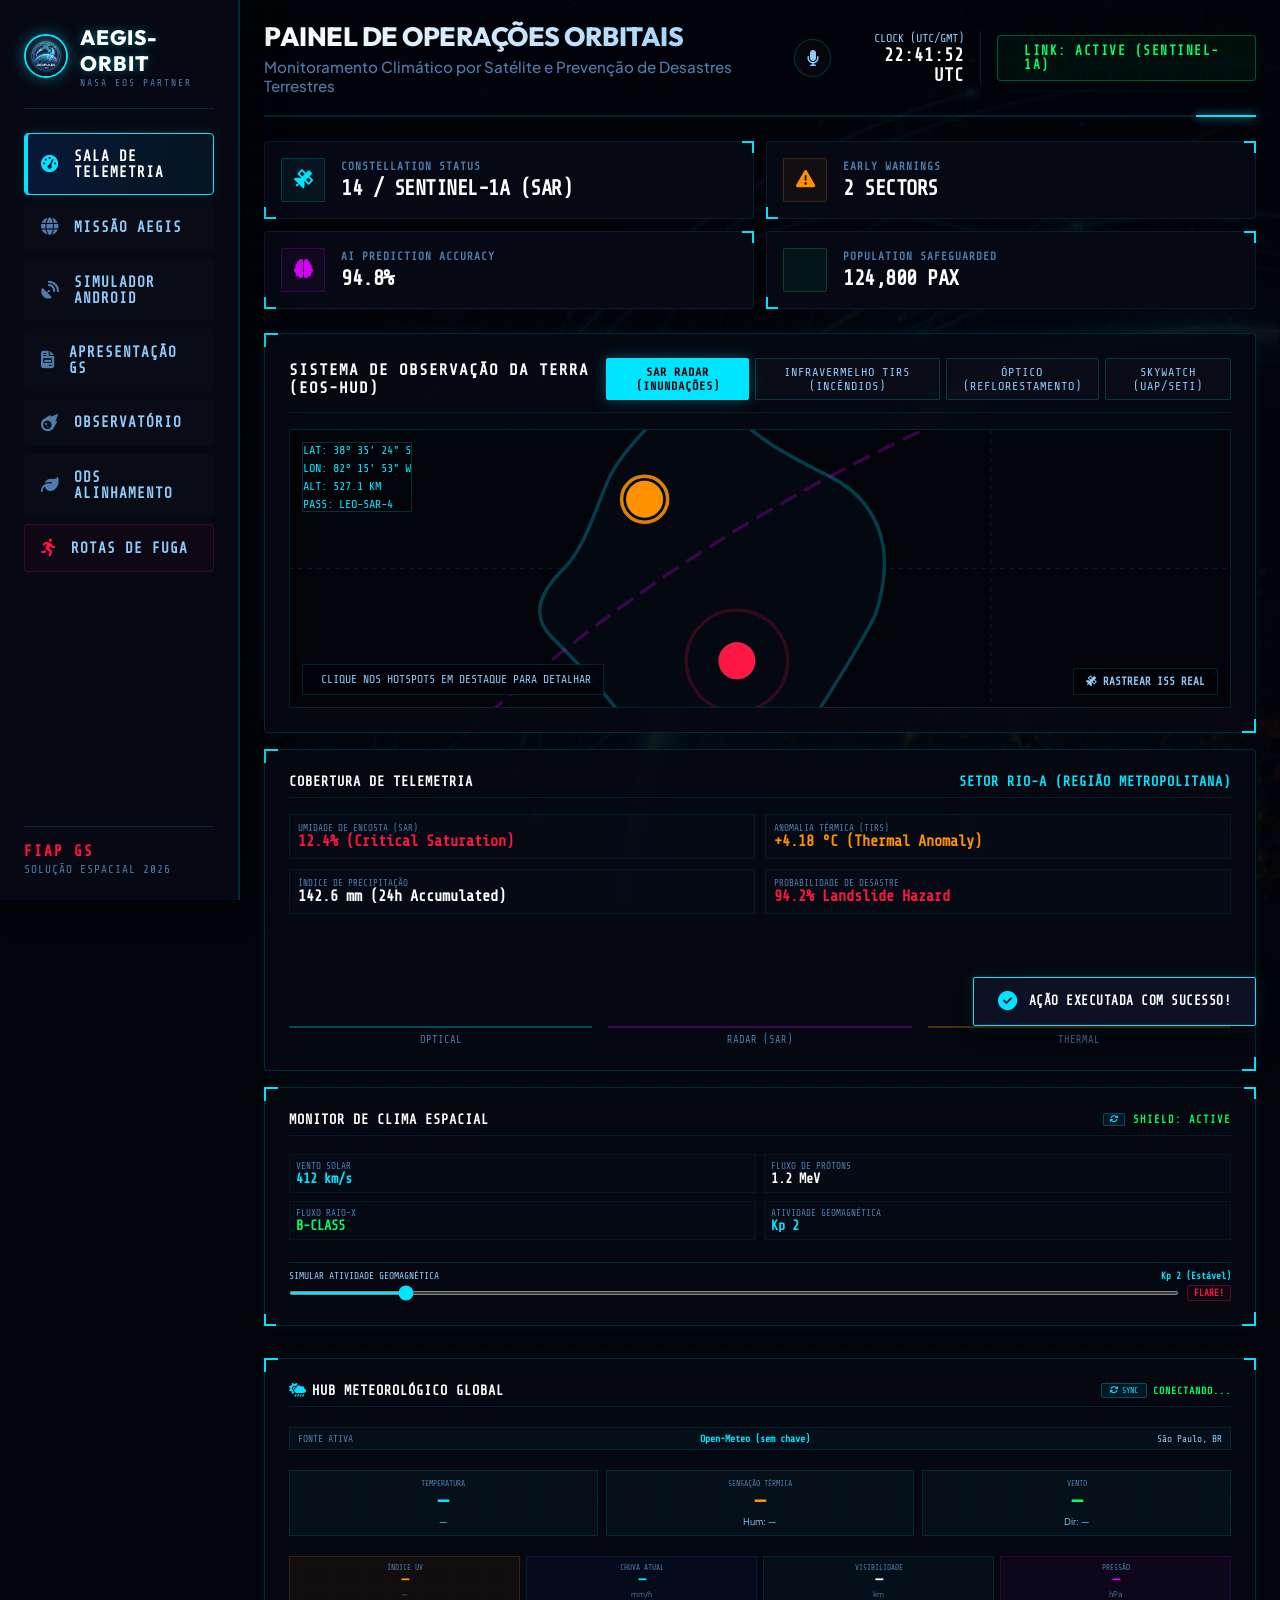
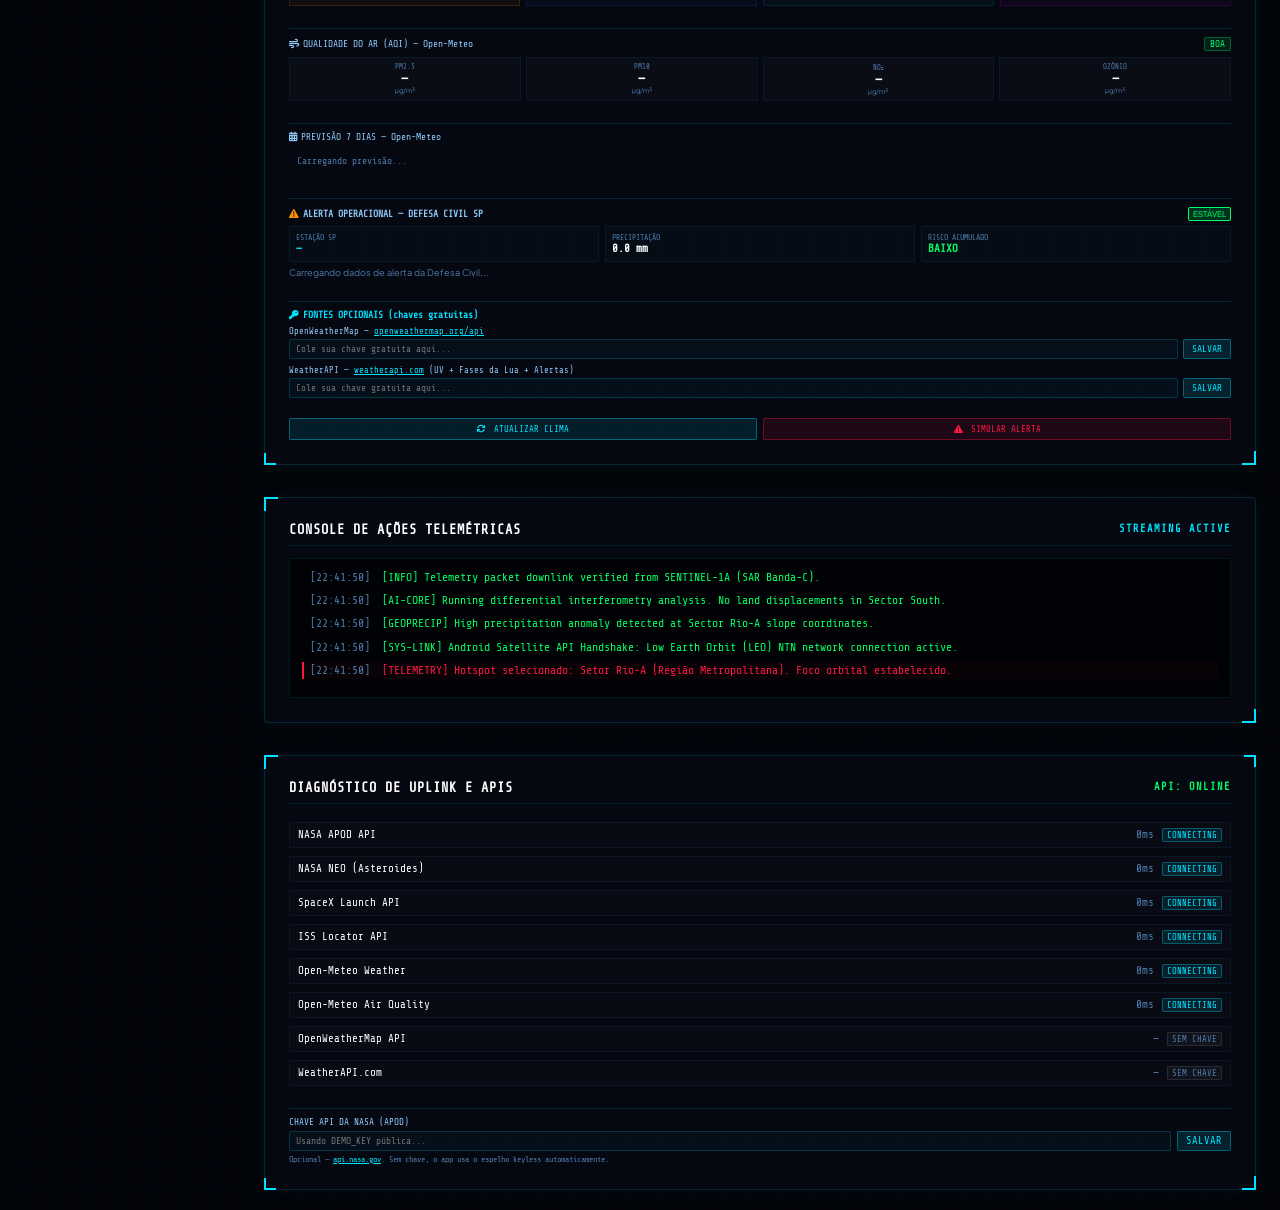
==== commit fac56ab9: "feat: entrega final v1.0 — Rotas de Fuga + YouTube Pitch + Sync Android - Adiciona módulo completo d" ====
--- a/index.html
+++ b/index.html
@@ -8,6 +8,8 @@
     <link rel="stylesheet" href="https://cdnjs.cloudflare.com/ajax/libs/font-awesome/6.4.0/css/all.min.css">
     <!-- Custom CSS -->
     <link rel="stylesheet" href="css/style.css">
+    <!-- Leaflet.js for real interactive maps -->
+    <link rel="stylesheet" href="https://unpkg.com/leaflet@1.9.4/dist/leaflet.css" crossorigin="">
     <meta name="description" content="Aegis-Orbit - Aplicativo Android nativo de inteligência climática e monitoramento aeroespacial de anomalias (UAPs/SETI). Trabalho acadêmico FIAP Global Solution.">
 </head>
 <body>
@@ -58,6 +60,12 @@
                     <a href="#" class="nav-link" id="nav-sdg" onclick="switchSection('sdg')">
                         <i class="fa-solid fa-leaf"></i>
                         <span>ODS Alinhamento</span>
+                    </a>
+                </li>
+                <li class="nav-item">
+                    <a href="#" class="nav-link nav-emergency" id="nav-escape" onclick="switchSection('escape')">
+                        <i class="fa-solid fa-person-running"></i>
+                        <span>Rotas de Fuga</span>
                     </a>
                 </li>
             </nav>
@@ -623,6 +631,143 @@
             </div>
         </section>
 
+        <!-- Section: Escape Routes (Google Maps / Leaflet) -->
+        <section id="section-escape" class="hidden" style="flex-direction: column; gap: 24px;">
+
+            <!-- Emergency Alert Banner -->
+            <div id="escape-alert-banner" class="escape-alert-banner">
+                <div style="display:flex; align-items:center; gap:12px;">
+                    <i class="fa-solid fa-triangle-exclamation" style="font-size:1.4rem; animation: pulse 1s infinite alternate;"></i>
+                    <div>
+                        <div style="font-weight:700; font-size:0.95rem; font-family:var(--font-mono);">SISTEMA DE ROTAS DE FUGA — AEGIS-ORBIT</div>
+                        <div id="escape-alert-text" style="font-size:0.75rem; opacity:0.85; font-family:var(--font-mono);">Selecione o tipo de catástrofe e pressione "Minha Localização" para calcular a rota mais segura.</div>
+                    </div>
+                </div>
+                <div style="display:flex; gap:8px; align-items:center; flex-shrink:0;">
+                    <span id="escape-risk-badge" class="escape-risk-badge stable">SITUAÇÃO ESTÁVEL</span>
+                    <button onclick="triggerEmergencyProtocol()" class="escape-panic-btn" id="escape-panic-btn">
+                        <i class="fa-solid fa-bell"></i> PROTOCOLO DE EMERGÊNCIA
+                    </button>
+                </div>
+            </div>
+
+            <!-- Main Grid: Map + Controls -->
+            <div class="escape-grid">
+
+                <!-- LEFT: Leaflet Map -->
+                <div class="hud-panel" style="padding:0; overflow:hidden; display:flex; flex-direction:column; min-height:600px;">
+                    <div class="ops-header" style="padding:14px 18px; background:var(--bg-secondary);">
+                        <h3 class="ops-title" style="font-size:0.85rem;"><i class="fa-solid fa-map" style="color:var(--color-cyan); margin-right:8px;"></i>MAPA INTERATIVO — SÃO PAULO, SP</h3>
+                        <div style="display:flex; gap:6px;">
+                            <button class="btn-tab active" id="btne-flood" onclick="setDisasterLayer('flood')"><i class="fa-solid fa-droplet"></i> Enchente</button>
+                            <button class="btn-tab" id="btne-fire" onclick="setDisasterLayer('fire')"><i class="fa-solid fa-fire"></i> Incêndio</button>
+                            <button class="btn-tab" id="btne-landslide" onclick="setDisasterLayer('landslide')"><i class="fa-solid fa-mountain"></i> Deslizamento</button>
+                            <button class="btn-tab" id="btne-quake" onclick="setDisasterLayer('quake')"><i class="fa-solid fa-house-crack"></i> Sismo</button>
+                        </div>
+                    </div>
+
+                    <!-- Map Container -->
+                    <div id="escape-leaflet-map" style="flex-grow:1; width:100%; min-height:480px; z-index:1;"></div>
+
+                    <!-- Map Bottom Controls -->
+                    <div style="padding:12px 18px; background:var(--bg-secondary); border-top:1px solid var(--glass-border); display:flex; gap:10px; align-items:center; flex-wrap:wrap;">
+                        <button class="escape-map-btn" onclick="locateUserEscape()" id="btn-locate-me">
+                            <i class="fa-solid fa-location-crosshairs"></i> Minha Localização
+                        </button>
+                        <button class="escape-map-btn secondary" onclick="findNearestShelter()" id="btn-find-shelter">
+                            <i class="fa-solid fa-hospital"></i> Abrigo Mais Próximo
+                        </button>
+                        <button class="escape-map-btn secondary" onclick="toggleRiskZones()" id="btn-toggle-risk">
+                            <i class="fa-solid fa-shield-halved"></i> Zonas de Risco
+                        </button>
+                        <button class="escape-map-btn secondary" onclick="clearEscapeRoute()">
+                            <i class="fa-solid fa-broom"></i> Limpar Rota
+                        </button>
+                        <div id="escape-map-status" style="margin-left:auto; font-family:var(--font-mono); font-size:0.65rem; color:var(--color-text-muted);">Clique no mapa para definir origem manual</div>
+                    </div>
+                </div>
+
+                <!-- RIGHT: Control Panel -->
+                <div style="display:flex; flex-direction:column; gap:16px;">
+
+                    <!-- Route Info -->
+                    <div class="hud-panel" style="padding:18px;">
+                        <div class="hud-corner-tr"></div>
+                        <div class="hud-corner-bl"></div>
+                        <div class="box-title"><span><i class="fa-solid fa-route" style="color:var(--color-cyan); margin-right:6px;"></i>ROTA ATIVA</span></div>
+                        <div id="escape-route-info" style="margin-top:12px;">
+                            <div style="font-family:var(--font-mono); font-size:0.7rem; color:var(--color-text-muted); text-align:center; padding:20px 0;">
+                                <i class="fa-solid fa-location-crosshairs" style="font-size:1.5rem; color:var(--color-text-muted); display:block; margin-bottom:8px;"></i>
+                                Aguardando localização...<br>
+                                <span style="font-size:0.6rem;">Pressione "Minha Localização" para calcular rota automática</span>
+                            </div>
+                        </div>
+                    </div>
+
+                    <!-- Nearest Shelters List -->
+                    <div class="hud-panel" style="padding:18px; flex-grow:1;">
+                        <div class="hud-corner-tr"></div>
+                        <div class="hud-corner-bl"></div>
+                        <div class="box-title">
+                            <span><i class="fa-solid fa-hospital" style="color:var(--color-emerald); margin-right:6px;"></i>ABRIGOS / PONTOS SEGUROS</span>
+                            <span id="shelter-count-badge" style="font-family:var(--font-mono); font-size:0.6rem; color:var(--color-emerald);">SP — 8 LOCAIS</span>
+                        </div>
+                        <div id="escape-shelters-list" style="margin-top:10px; display:flex; flex-direction:column; gap:6px; max-height:240px; overflow-y:auto;">
+                            <!-- Populated by JS -->
+                        </div>
+                    </div>
+
+                    <!-- Emergency Contacts -->
+                    <div class="hud-panel" style="padding:18px;">
+                        <div class="hud-corner-tr"></div>
+                        <div class="hud-corner-bl"></div>
+                        <div class="box-title" style="margin-bottom:12px;"><span><i class="fa-solid fa-phone-volume" style="color:var(--color-red); margin-right:6px;"></i>CONTATOS DE EMERGÊNCIA</span></div>
+                        <div style="display:grid; grid-template-columns:1fr 1fr; gap:8px;">
+                            <a href="tel:192" class="escape-emergency-btn samu">
+                                <i class="fa-solid fa-ambulance"></i>
+                                <div><strong>SAMU</strong><br><span>192</span></div>
+                            </a>
+                            <a href="tel:193" class="escape-emergency-btn fire">
+                                <i class="fa-solid fa-fire-extinguisher"></i>
+                                <div><strong>Bombeiros</strong><br><span>193</span></div>
+                            </a>
+                            <a href="tel:199" class="escape-emergency-btn civil">
+                                <i class="fa-solid fa-shield"></i>
+                                <div><strong>Defesa Civil</strong><br><span>199</span></div>
+                            </a>
+                            <a href="tel:190" class="escape-emergency-btn police">
+                                <i class="fa-solid fa-shield-halved"></i>
+                                <div><strong>Polícia</strong><br><span>190</span></div>
+                            </a>
+                        </div>
+                        <button id="btn-open-gmaps" onclick="openGoogleMapsRoute()" class="escape-gmaps-btn" style="margin-top:10px; width:100%;">
+                            <i class="fa-brands fa-google"></i>
+                            <span>Abrir Rota no Google Maps</span>
+                            <i class="fa-solid fa-arrow-up-right-from-square" style="margin-left:auto; font-size:0.7rem;"></i>
+                        </button>
+                        <button onclick="openGoogleMapsHMLMB()" class="escape-gmaps-btn" style="margin-top:6px; width:100%; background:rgba(0,229,255,0.06); border-color:rgba(0,229,255,0.3); color:var(--color-cyan);">
+                            <i class="fa-solid fa-hospital"></i>
+                            <span>HMLMB — Hospital Maternidade</span>
+                            <i class="fa-solid fa-arrow-up-right-from-square" style="margin-left:auto; font-size:0.7rem;"></i>
+                        </button>
+                    </div>
+
+                    <!-- Real-time status -->
+                    <div class="hud-panel" style="padding:14px 18px;">
+                        <div class="box-title" style="margin-bottom:8px;"><span style="font-size:0.72rem;"><i class="fa-solid fa-tower-broadcast" style="color:var(--color-orange); margin-right:5px;"></i>STATUS OPERACIONAL</span></div>
+                        <div id="escape-status-log" style="font-family:var(--font-mono); font-size:0.65rem; color:var(--color-emerald); line-height:1.6; max-height:90px; overflow-y:auto;">
+                            <div>► Sistema de Rotas Aegis-Orbit iniciado</div>
+                            <div>► OpenStreetMap + Leaflet.js carregados</div>
+                            <div>► OSRM Routing Engine: disponível</div>
+                            <div>► 8 abrigos mapeados em São Paulo</div>
+                            <div style="color:var(--color-orange);">► Aguardando autorização de geolocalização</div>
+                        </div>
+                    </div>
+
+                </div>
+            </div>
+        </section>
+
         <!-- Section 2: Special Purpose Aegis-Orbit -->
         <section id="section-purpose" class="purpose-grid hidden">
             <!-- Left Info Panel -->
@@ -1161,7 +1306,7 @@
                             </div>
                             <div class="video-mockup-text" id="video-link-label">Clique para Assistir no YouTube</div>
                         </div>
-                        <p style="font-size: 0.75rem; text-align: center; margin-top: 8px; color: var(--color-text-muted);" id="video-url-display">URL do Vídeo: Indefinida. Insira ao lado.</p>
+                        <p style="font-size: 0.75rem; text-align: center; margin-top: 8px; color: var(--color-text-muted);" id="video-url-display">🎬 youtu.be/5WBFzDZWN7Y</p>
                     </div>
                 </div>
 
@@ -1191,7 +1336,7 @@
 
                     <div class="form-group" style="margin-bottom: 12px; border-top: 1px solid var(--glass-border); padding-top: 12px;">
                         <label><i class="fa-brands fa-youtube" style="color: #ff1744;"></i> Link do Pitch (YouTube)</label>
-                        <input type="text" class="form-input" id="input-youtube" placeholder="https://www.youtube.com/watch?v=..." oninput="updatePresentationData()">
+                        <input type="text" class="form-input" id="input-youtube" value="https://youtu.be/5WBFzDZWN7Y" oninput="updatePresentationData()">
                     </div>
                 </div>
 
@@ -1561,6 +1706,8 @@
         <span class="toast-text" id="toast-text">Ação executada com sucesso!</span>
     </div>
 
+    <!-- Leaflet.js for real interactive maps -->
+    <script src="https://unpkg.com/leaflet@1.9.4/dist/leaflet.js" crossorigin=""></script>
     <!-- main logic -->
     <script src="js/main.js"></script>
 </body>
--- a/css/style.css
+++ b/css/style.css
@@ -2518,3 +2518,323 @@
 .data-updated {
     animation: data-received 1.2s ease forwards;
 }
+
+/* ============================================
+   MÓDULO DE ROTAS DE FUGA — AEGIS-ORBIT
+   ============================================ */
+
+/* Nav item de emergência */
+.nav-link.nav-emergency {
+    border: 1px solid rgba(255, 23, 68, 0.2);
+    background: rgba(255, 23, 68, 0.03);
+    color: var(--color-text-secondary);
+}
+
+.nav-link.nav-emergency i {
+    color: var(--color-red);
+}
+
+.nav-link.nav-emergency:hover,
+.nav-link.nav-emergency.active {
+    background: linear-gradient(90deg, rgba(255, 23, 68, 0.2) 0%, rgba(255, 23, 68, 0.04) 100%);
+    border-color: var(--color-red);
+    color: #fff;
+    box-shadow: inset 3px 0 0 var(--color-red), 0 0 15px rgba(255, 23, 68, 0.1);
+}
+
+.nav-link.nav-emergency.active i,
+.nav-link.nav-emergency:hover i {
+    color: var(--color-red);
+}
+
+/* Emergency Alert Banner */
+.escape-alert-banner {
+    display: flex;
+    justify-content: space-between;
+    align-items: center;
+    padding: 16px 24px;
+    background: rgba(255, 23, 68, 0.06);
+    border: 1px solid rgba(255, 23, 68, 0.3);
+    border-radius: 4px;
+    gap: 16px;
+    color: #fff;
+    animation: banner-pulse 3s ease infinite;
+}
+
+@keyframes banner-pulse {
+    0%, 100% { border-color: rgba(255, 23, 68, 0.3); }
+    50% { border-color: rgba(255, 23, 68, 0.6); box-shadow: 0 0 20px rgba(255, 23, 68, 0.08); }
+}
+
+.escape-risk-badge {
+    font-family: var(--font-mono);
+    font-size: 0.7rem;
+    font-weight: 700;
+    padding: 4px 12px;
+    border-radius: 2px;
+    letter-spacing: 1.5px;
+}
+
+.escape-risk-badge.stable {
+    background: rgba(0, 255, 102, 0.08);
+    border: 1px solid rgba(0, 255, 102, 0.3);
+    color: var(--color-emerald);
+}
+
+.escape-risk-badge.flood {
+    background: rgba(0, 102, 255, 0.12);
+    border: 1px solid rgba(0, 102, 255, 0.4);
+    color: #4da6ff;
+}
+
+.escape-risk-badge.fire {
+    background: rgba(255, 68, 0, 0.12);
+    border: 1px solid rgba(255, 68, 0, 0.4);
+    color: #ff8055;
+}
+
+.escape-risk-badge.landslide {
+    background: rgba(204, 102, 0, 0.12);
+    border: 1px solid rgba(204, 102, 0, 0.4);
+    color: #ffaa55;
+}
+
+.escape-risk-badge.quake {
+    background: rgba(153, 0, 204, 0.12);
+    border: 1px solid rgba(153, 0, 204, 0.4);
+    color: #cc77ff;
+}
+
+.escape-panic-btn {
+    background: linear-gradient(90deg, rgba(255,23,68,0.2) 0%, rgba(255,23,68,0.1) 100%);
+    border: 1px solid var(--color-red);
+    color: var(--color-red);
+    padding: 10px 18px;
+    font-family: var(--font-mono);
+    font-size: 0.75rem;
+    font-weight: 700;
+    letter-spacing: 1px;
+    text-transform: uppercase;
+    cursor: pointer;
+    border-radius: 4px;
+    transition: all 0.2s;
+    display: flex;
+    align-items: center;
+    gap: 8px;
+    animation: panic-glow 2s ease infinite;
+}
+
+@keyframes panic-glow {
+    0%, 100% { box-shadow: 0 0 8px rgba(255, 23, 68, 0.2); }
+    50% { box-shadow: 0 0 20px rgba(255, 23, 68, 0.5); }
+}
+
+.escape-panic-btn:hover {
+    background: var(--color-red);
+    color: #fff;
+    transform: scale(1.04);
+}
+
+/* Escape Grid Layout */
+.escape-grid {
+    display: grid;
+    grid-template-columns: 1.8fr 1fr;
+    gap: 20px;
+    align-items: start;
+}
+
+/* Map Buttons */
+.escape-map-btn {
+    background: rgba(0, 229, 255, 0.1);
+    border: 1px solid rgba(0, 229, 255, 0.35);
+    color: var(--color-cyan);
+    padding: 8px 14px;
+    font-family: var(--font-mono);
+    font-size: 0.72rem;
+    font-weight: 700;
+    text-transform: uppercase;
+    letter-spacing: 0.5px;
+    cursor: pointer;
+    border-radius: 3px;
+    display: flex;
+    align-items: center;
+    gap: 7px;
+    transition: all 0.2s;
+}
+
+.escape-map-btn:hover {
+    background: rgba(0, 229, 255, 0.2);
+    border-color: var(--color-cyan);
+    transform: translateY(-1px);
+}
+
+.escape-map-btn.secondary {
+    background: rgba(255, 255, 255, 0.03);
+    border-color: rgba(255, 255, 255, 0.15);
+    color: var(--color-text-secondary);
+}
+
+.escape-map-btn.secondary:hover {
+    background: rgba(255, 255, 255, 0.08);
+    border-color: rgba(255, 255, 255, 0.3);
+    color: #fff;
+}
+
+/* Emergency Contact Buttons */
+.escape-emergency-btn {
+    display: flex;
+    align-items: center;
+    gap: 10px;
+    padding: 10px 12px;
+    border-radius: 4px;
+    text-decoration: none;
+    font-family: var(--font-mono);
+    font-size: 0.72rem;
+    font-weight: 700;
+    transition: all 0.2s;
+    cursor: pointer;
+}
+
+.escape-emergency-btn i {
+    font-size: 1.1rem;
+}
+
+.escape-emergency-btn div span {
+    font-size: 0.85rem;
+    font-weight: 900;
+    display: block;
+}
+
+.escape-emergency-btn.samu {
+    background: rgba(255, 23, 68, 0.08);
+    border: 1px solid rgba(255, 23, 68, 0.3);
+    color: #ff6688;
+}
+
+.escape-emergency-btn.fire {
+    background: rgba(255, 100, 0, 0.08);
+    border: 1px solid rgba(255, 100, 0, 0.3);
+    color: #ff9955;
+}
+
+.escape-emergency-btn.civil {
+    background: rgba(255, 145, 0, 0.08);
+    border: 1px solid rgba(255, 145, 0, 0.3);
+    color: var(--color-orange);
+}
+
+.escape-emergency-btn.police {
+    background: rgba(0, 229, 255, 0.06);
+    border: 1px solid rgba(0, 229, 255, 0.25);
+    color: var(--color-cyan);
+}
+
+.escape-emergency-btn:hover {
+    transform: translateY(-2px);
+    filter: brightness(1.15);
+}
+
+/* Google Maps Button */
+.escape-gmaps-btn {
+    background: rgba(255, 23, 68, 0.08);
+    border: 1px solid rgba(255, 23, 68, 0.3);
+    color: #ff6688;
+    padding: 10px 14px;
+    font-family: var(--font-mono);
+    font-size: 0.7rem;
+    font-weight: 700;
+    cursor: pointer;
+    border-radius: 4px;
+    display: flex;
+    align-items: center;
+    gap: 8px;
+    transition: all 0.2s;
+    text-decoration: none;
+    letter-spacing: 0.5px;
+}
+
+.escape-gmaps-btn:hover {
+    background: rgba(255, 23, 68, 0.16);
+    border-color: rgba(255, 23, 68, 0.6);
+    color: #fff;
+    transform: translateY(-1px);
+}
+
+/* Leaflet Map Dark Theme Overrides */
+.leaflet-container {
+    background: #02040a !important;
+    font-family: var(--font-mono) !important;
+}
+
+.leaflet-tile-pane {
+    filter: brightness(0.75) saturate(0.8) hue-rotate(190deg) contrast(1.05);
+}
+
+.leaflet-control-zoom {
+    border: 1px solid rgba(0, 229, 255, 0.3) !important;
+    background: rgba(6, 9, 19, 0.9) !important;
+}
+
+.leaflet-control-zoom a {
+    background: transparent !important;
+    color: var(--color-cyan) !important;
+    border-bottom: 1px solid rgba(0, 229, 255, 0.2) !important;
+    font-family: var(--font-mono) !important;
+    font-size: 1rem !important;
+}
+
+.leaflet-control-zoom a:hover {
+    background: rgba(0, 229, 255, 0.1) !important;
+}
+
+.leaflet-control-attribution {
+    background: rgba(2, 4, 9, 0.85) !important;
+    color: var(--color-text-muted) !important;
+    font-family: var(--font-mono) !important;
+    font-size: 0.55rem !important;
+    border-top: 1px solid rgba(0, 229, 255, 0.1) !important;
+}
+
+.leaflet-control-attribution a {
+    color: var(--color-cyan) !important;
+}
+
+.leaflet-popup-content-wrapper {
+    background: #060913 !important;
+    border: 1px solid rgba(0, 229, 255, 0.3) !important;
+    color: #fff !important;
+    border-radius: 4px !important;
+    box-shadow: 0 0 20px rgba(0, 229, 255, 0.1) !important;
+    padding: 0 !important;
+}
+
+.leaflet-popup-content {
+    margin: 0 !important;
+    color: #fff !important;
+}
+
+.leaflet-popup-tip {
+    background: rgba(0, 229, 255, 0.3) !important;
+}
+
+.leaflet-popup-close-button {
+    color: var(--color-cyan) !important;
+    font-size: 1rem !important;
+}
+
+/* Risk Zone Tooltip */
+.leaflet-risk-tooltip {
+    background: rgba(2, 4, 9, 0.9) !important;
+    border: 1px solid rgba(255, 68, 0, 0.4) !important;
+    color: #ff9955 !important;
+    font-family: var(--font-mono) !important;
+    font-size: 0.65rem !important;
+    font-weight: 700 !important;
+    letter-spacing: 0.5px !important;
+    padding: 4px 8px !important;
+    border-radius: 2px !important;
+}
+
+.leaflet-risk-tooltip::before {
+    border-top-color: rgba(255, 68, 0, 0.4) !important;
+}
